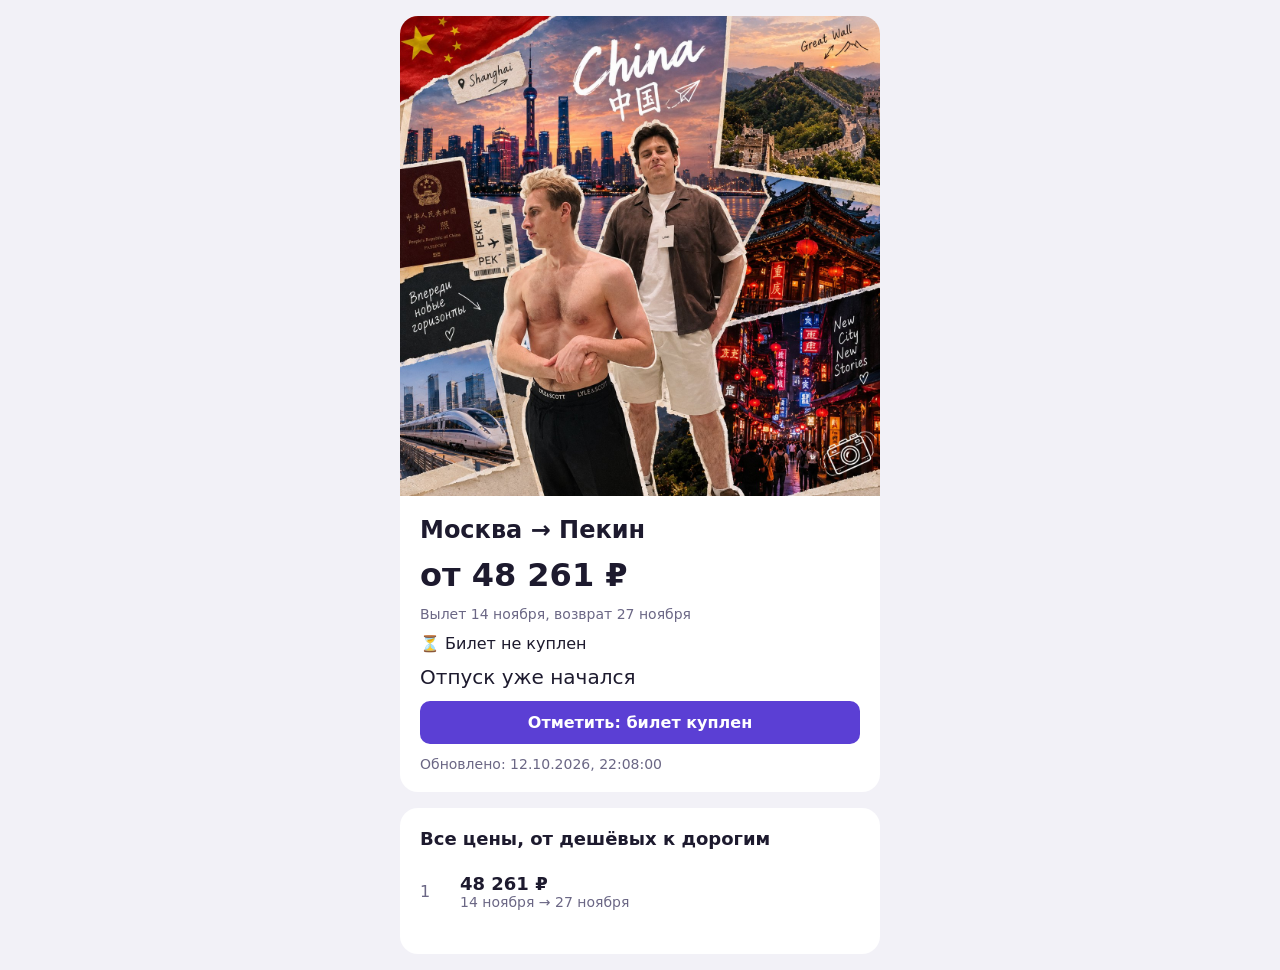
==== trip/index.html @ b38586ab "Trip page: photo, all offers sorted by price; Telegram message with photo and price list Co-Authored" ====
<!doctype html>
<html lang="ru">
<head>
  <meta charset="utf-8">
  <meta name="viewport" content="width=device-width, initial-scale=1">
  <title>Отпуск в Китае</title>
  <style>
    :root { --bg:#f2f1f7; --card:#fff; --fg:#1d1a2e; --muted:#6b6785; --accent:#5b3fd4; --accent-fg:#fff;
            --ok:#1f8f4e; --line:#e2dff0; }
    @media (prefers-color-scheme: dark) {
      :root { --bg:#15122a; --card:#201c3b; --fg:#efecfb; --muted:#a29ec2; --accent:#9b86ff; --accent-fg:#15122a;
              --ok:#5fd18a; --line:#322d55; }
    }
    * { box-sizing: border-box; }
    body { margin:0; padding:16px; font-family:system-ui,sans-serif; background:var(--bg); color:var(--fg); }
    main { max-width:480px; margin:0 auto; display:flex; flex-direction:column; gap:16px; }
    .card { background:var(--card); border-radius:18px; overflow:hidden; }
    .hero { width:100%; aspect-ratio:1; object-fit:cover; display:block; }
    .body { padding:20px; display:flex; flex-direction:column; gap:12px; }
    h1, h2 { margin:0; }
    h1 { font-size:24px; }
    h2 { font-size:18px; }
    .price { font-size:32px; font-weight:800; font-variant-numeric:tabular-nums; }
    .muted { color:var(--muted); font-size:14px; }
    .days { font-size:20px; }
    button, .btn { padding:12px; font:inherit; font-weight:700; border:0; border-radius:10px; text-align:center;
      background:var(--accent); color:var(--accent-fg); cursor:pointer; text-decoration:none; }
    .bought { color:var(--ok); font-weight:700; }
    ul { list-style:none; margin:0; padding:0; }
    li { display:flex; align-items:center; gap:12px; padding:12px 0; border-top:1px solid var(--line); }
    li:first-child { border-top:0; }
    .num { width:28px; flex:none; color:var(--muted); font-variant-numeric:tabular-nums; }
    .info { flex:1; min-width:0; }
    .info b { font-size:18px; font-variant-numeric:tabular-nums; }
    .go { flex:none; padding:8px 14px; font-size:14px; }
  </style>
</head>
<body>
<main>
  <div class="card">
    <img class="hero" src="china.jpg" alt="Китай">
    <div class="body">
      <h1 id="title">Москва → Китай</h1>
      <div class="price" id="price">…</div>
      <div class="muted" id="dates"></div>
      <div id="status"></div>
      <div class="days" id="days"></div>
      <button id="toggle" type="button">Отметить: билет куплен</button>
      <div class="muted" id="updated"></div>
    </div>
  </div>

  <div class="card">
    <div class="body">
      <h2>Все цены, от дешёвых к дорогим</h2>
      <ul id="offers"></ul>
      <div class="muted" id="offersNote"></div>
    </div>
  </div>
</main>
<script>
  const URL_ = "https://exmxqybejhbtnbtqcwms.supabase.co";
  const KEY = "sb_publishable_H_c3d5terU1y4slV6t-ChQ_bnfECYM2";
  const H = { apikey: KEY, "Content-Type": "application/json" };
  const $ = (id) => document.getElementById(id);
  let bought = false;

  const rub = (n) => n.toLocaleString("ru-RU") + " ₽";
  const dm = (iso) => new Date(iso + "T00:00:00").toLocaleDateString("ru-RU", { day: "numeric", month: "long" });
  const stops = (n) => n == null ? "" : n === 0 ? "без пересадок" : n + " пер.";

  function renderStatus() {
    $("status").innerHTML = bought ? '<span class="bought">✅ Билет куплен</span>' : "⏳ Билет не куплен";
    $("toggle").textContent = bought ? "Отметить: билет не куплен" : "Отметить: билет куплен";
  }

  function renderOffers(offers) {
    const ul = $("offers");
    ul.textContent = "";
    if (!offers.length) { $("offersNote").textContent = "Цены пока не найдены."; return; }
    offers.forEach((o, i) => {
      const li = document.createElement("li");
      const num = document.createElement("div");
      num.className = "num"; num.textContent = i + 1;
      const info = document.createElement("div");
      info.className = "info";
      const b = document.createElement("b");
      b.textContent = rub(o.price);
      const sub = document.createElement("div");
      sub.className = "muted";
      sub.textContent = [dm(o.dep) + " → " + dm(o.ret), o.airline, stops(o.transfers)].filter(Boolean).join(" · ");
      info.append(b, sub);
      li.append(num, info);
      if (o.link) {
        const a = document.createElement("a");
        a.className = "btn go"; a.href = o.link; a.target = "_blank"; a.rel = "noopener"; a.textContent = "Открыть";
        li.appendChild(a);
      }
      ul.appendChild(li);
    });
  }

  fetch("data.json?" + Date.now()).then((r) => r.json()).then((d) => {
    $("title").textContent = "Москва → " + d.destination;
    const offers = d.offers || (d.best ? [d.best] : []);
    if (offers.length) {
      $("price").textContent = "от " + rub(offers[0].price);
      $("dates").textContent = "Вылет " + dm(offers[0].dep) + ", возврат " + dm(offers[0].ret);
    } else {
      $("price").textContent = "Цены пока не найдены";
    }
    renderOffers(offers);
    if (d.updated_at) $("updated").textContent = "Обновлено: " + new Date(d.updated_at).toLocaleString("ru-RU");
    const left = Math.ceil((new Date(d.trip_start + "T00:00:00") - new Date()) / 864e5);
    $("days").textContent = left > 0 ? "До отпуска: " + left + " дн." : "Отпуск уже начался";
  }).catch(() => { $("price").textContent = "Не удалось загрузить данные"; });

  renderStatus();
  fetch(URL_ + "/rest/v1/trip_state?id=eq.1&select=ticket_bought", { headers: H })
    .then((r) => r.json()).then((rows) => { bought = !!(rows[0] && rows[0].ticket_bought); renderStatus(); })
    .catch(() => {});

  $("toggle").addEventListener("click", () => {
    const next = !bought;
    fetch(URL_ + "/rest/v1/trip_state?id=eq.1", {
      method: "PATCH", headers: { ...H, Prefer: "return=minimal" }, body: JSON.stringify({ ticket_bought: next })
    }).then((r) => { if (r.ok) { bought = next; renderStatus(); } });
  });
</script>
</body>
</html>
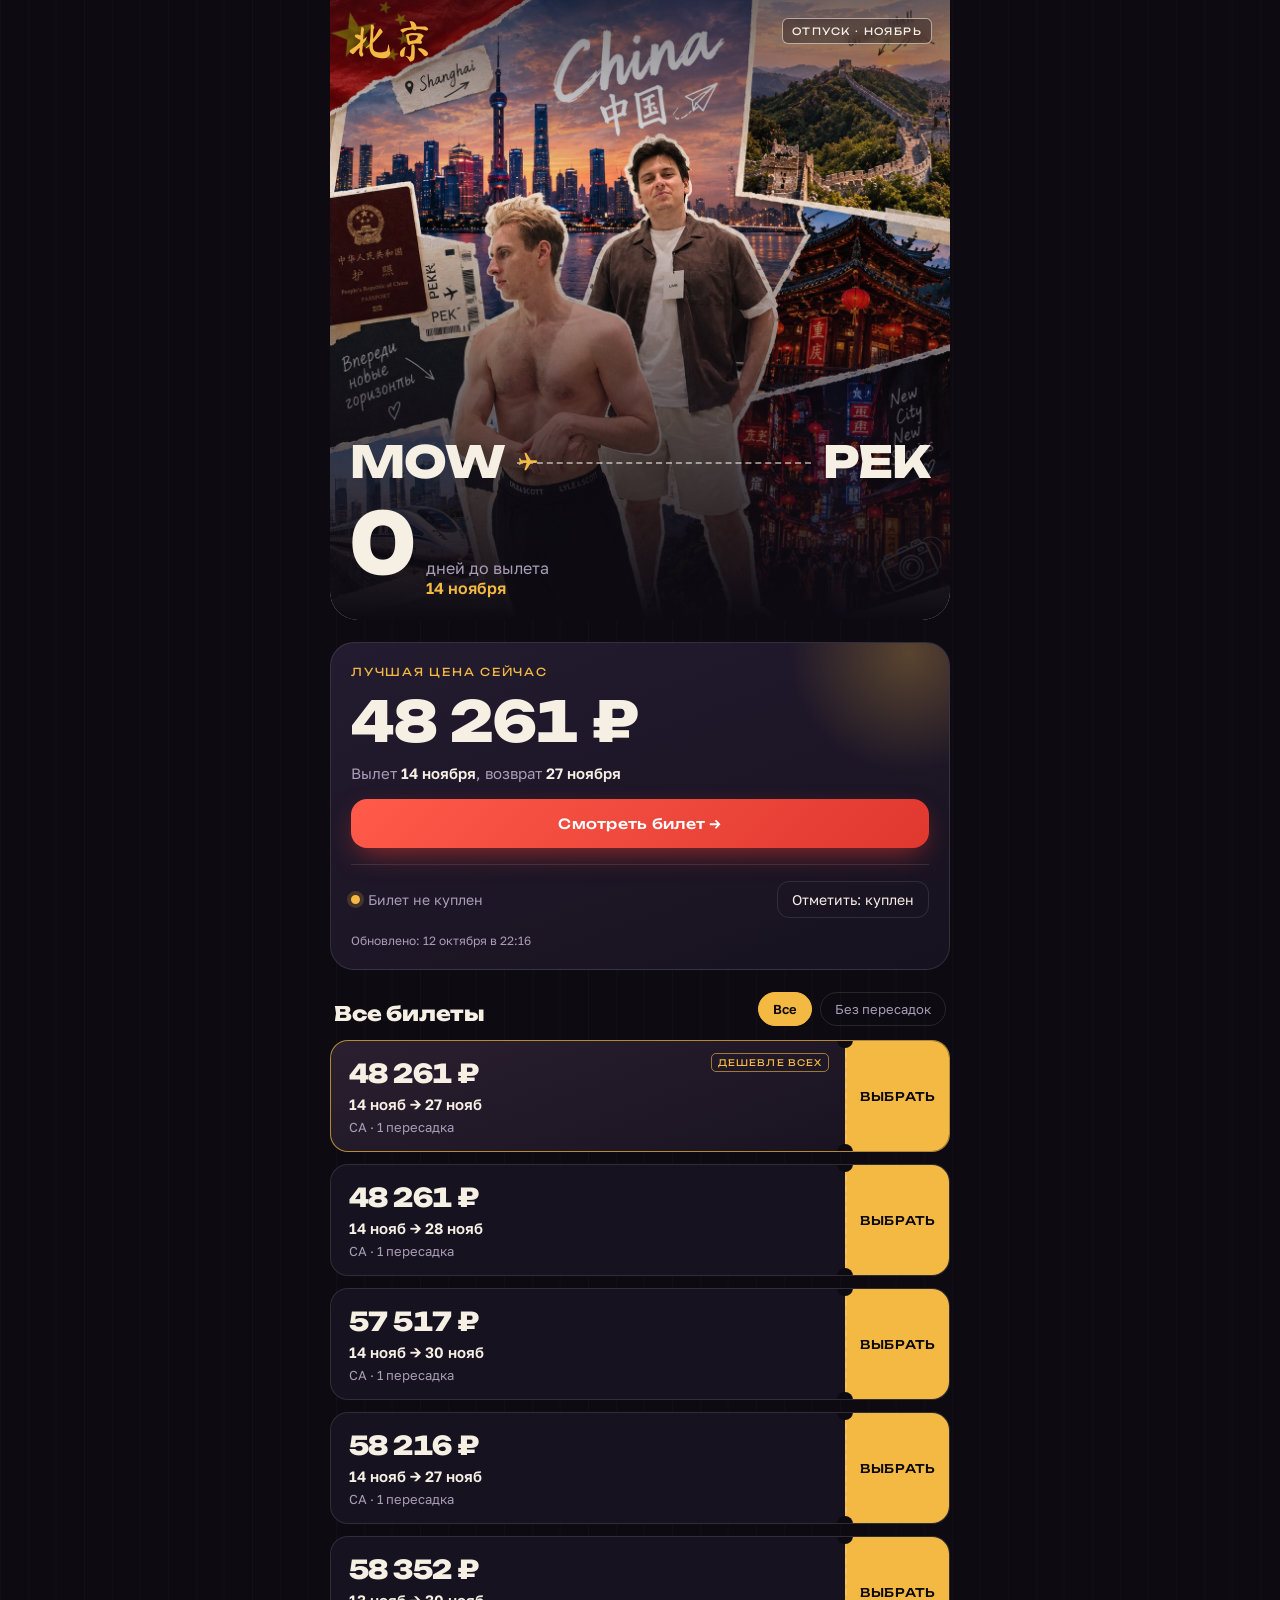
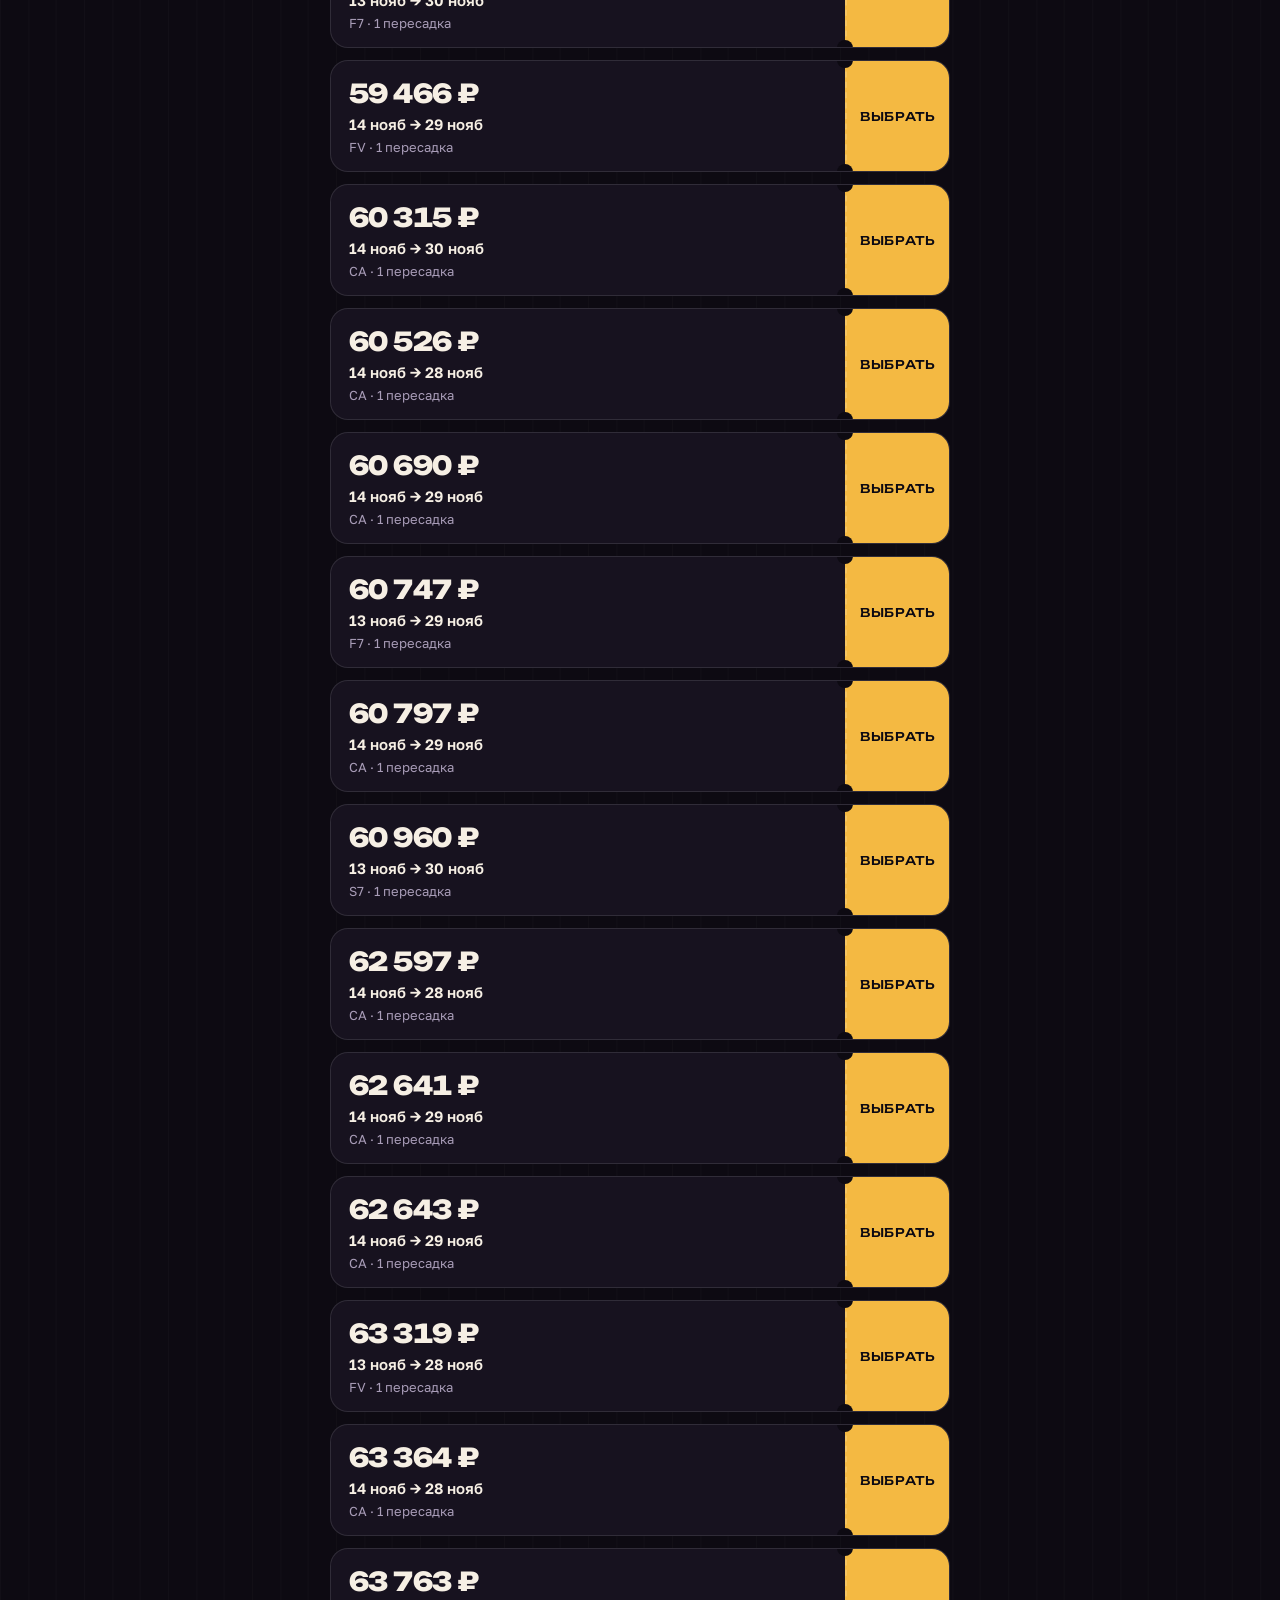
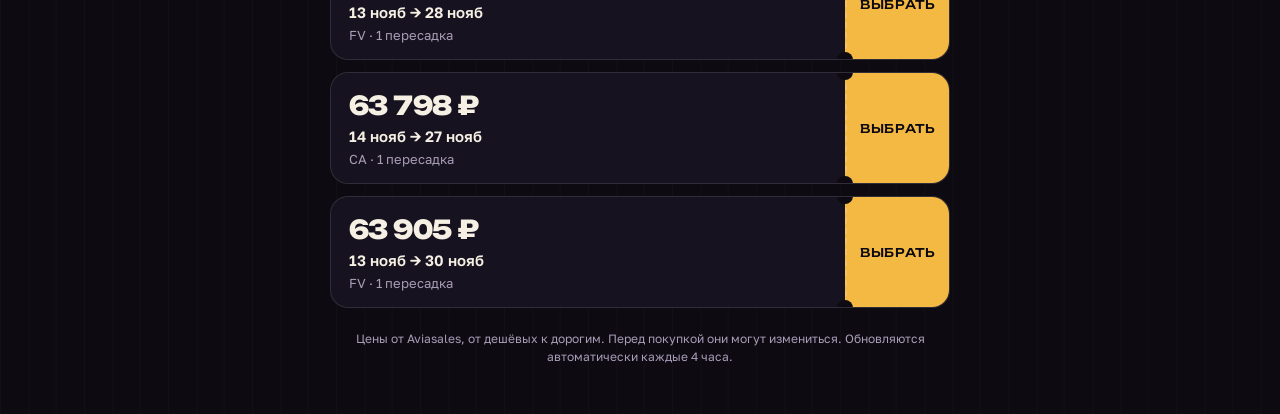
==== commit 747fedd4: "Redesign trip page: night Beijing look, animations, boarding-pass tickets with buy links Co-Authored" ====
--- a/trip/index.html
+++ b/trip/index.html
@@ -2,118 +2,339 @@
 <html lang="ru">
 <head>
   <meta charset="utf-8">
-  <meta name="viewport" content="width=device-width, initial-scale=1">
+  <meta name="viewport" content="width=device-width, initial-scale=1, viewport-fit=cover">
+  <meta name="theme-color" content="#0d0a12">
   <title>Отпуск в Китае</title>
+  <link rel="preconnect" href="https://fonts.googleapis.com">
+  <link rel="preconnect" href="https://fonts.gstatic.com" crossorigin>
+  <link rel="stylesheet" href="https://fonts.googleapis.com/css2?family=Unbounded:wght@500;800&family=Golos+Text:wght@400;600&family=Ma+Shan+Zheng&display=swap">
   <style>
-    :root { --bg:#f2f1f7; --card:#fff; --fg:#1d1a2e; --muted:#6b6785; --accent:#5b3fd4; --accent-fg:#fff;
-            --ok:#1f8f4e; --line:#e2dff0; }
-    @media (prefers-color-scheme: dark) {
-      :root { --bg:#15122a; --card:#201c3b; --fg:#efecfb; --muted:#a29ec2; --accent:#9b86ff; --accent-fg:#15122a;
-              --ok:#5fd18a; --line:#322d55; }
+    /* Layout: ночной Пекин. Фото-герой с маршрутом и отсчётом, затем лучшая цена
+       и список билетов в виде посадочных талонов. Один тёмный образ по задумке. */
+    :root {
+      --ink: #0d0a12;
+      --ink-2: #17121f;
+      --ink-3: #231b2f;
+      --paper: #f6efe4;
+      --muted: #a99db8;
+      --red: #e0372f;
+      --red-hot: #ff5a4a;
+      --gold: #f4b942;
+      --jade: #43c6a5;
+      --line: rgba(255, 255, 255, .11);
+      --display: "Unbounded", "Arial Black", system-ui, sans-serif;
+      --body: "Golos Text", system-ui, sans-serif;
+      --brush: "Ma Shan Zheng", "STKaiti", "KaiTi", serif;
+      color-scheme: dark;
     }
     * { box-sizing: border-box; }
-    body { margin:0; padding:16px; font-family:system-ui,sans-serif; background:var(--bg); color:var(--fg); }
-    main { max-width:480px; margin:0 auto; display:flex; flex-direction:column; gap:16px; }
-    .card { background:var(--card); border-radius:18px; overflow:hidden; }
-    .hero { width:100%; aspect-ratio:1; object-fit:cover; display:block; }
-    .body { padding:20px; display:flex; flex-direction:column; gap:12px; }
-    h1, h2 { margin:0; }
-    h1 { font-size:24px; }
-    h2 { font-size:18px; }
-    .price { font-size:32px; font-weight:800; font-variant-numeric:tabular-nums; }
-    .muted { color:var(--muted); font-size:14px; }
-    .days { font-size:20px; }
-    button, .btn { padding:12px; font:inherit; font-weight:700; border:0; border-radius:10px; text-align:center;
-      background:var(--accent); color:var(--accent-fg); cursor:pointer; text-decoration:none; }
-    .bought { color:var(--ok); font-weight:700; }
-    ul { list-style:none; margin:0; padding:0; }
-    li { display:flex; align-items:center; gap:12px; padding:12px 0; border-top:1px solid var(--line); }
-    li:first-child { border-top:0; }
-    .num { width:28px; flex:none; color:var(--muted); font-variant-numeric:tabular-nums; }
-    .info { flex:1; min-width:0; }
-    .info b { font-size:18px; font-variant-numeric:tabular-nums; }
-    .go { flex:none; padding:8px 14px; font-size:14px; }
+    html { background: var(--ink); }
+    body {
+      margin: 0;
+      padding-inline: 16px;
+      padding-block: 0 48px;
+      font-family: var(--body);
+      color: var(--paper);
+      background:
+        radial-gradient(900px 500px at 50% -10%, rgba(224, 55, 47, .22), transparent 70%),
+        repeating-linear-gradient(90deg, rgba(255,255,255,.02) 0 1px, transparent 1px 28px),
+        var(--ink);
+      -webkit-font-smoothing: antialiased;
+    }
+    main { max-width: 620px; margin: 0 auto; display: flex; flex-direction: column; gap: 22px; }
+    h1, h2, p { margin: 0; }
+
+    /* ---------- Герой ---------- */
+    .hero {
+      position: relative;
+      margin-inline: -16px;
+      aspect-ratio: 1 / 1;
+      max-height: 78vh;
+      overflow: hidden;
+      border-radius: 0 0 28px 28px;
+      isolation: isolate;
+    }
+    @media (min-width: 640px) { .hero { margin-inline: 0; border-radius: 0 0 28px 28px; } }
+    .hero img {
+      position: absolute; inset: 0; width: 100%; height: 100%; object-fit: cover;
+      animation: drift 22s ease-in-out infinite alternate;
+      z-index: -2;
+    }
+    .hero::after {
+      content: ""; position: absolute; inset: 0; z-index: -1;
+      background: linear-gradient(180deg, rgba(13,10,18,.55) 0%, rgba(13,10,18,0) 30%, rgba(13,10,18,.55) 62%, var(--ink) 100%);
+    }
+    @keyframes drift { from { transform: scale(1.04) translateY(0); } to { transform: scale(1.16) translateY(-2%); } }
+
+    .hero-top { position: absolute; top: 18px; left: 18px; right: 18px; display: flex; justify-content: space-between; align-items: flex-start; }
+    .kanji { font-family: var(--brush); font-size: 44px; line-height: 1; color: var(--gold); text-shadow: 0 2px 18px rgba(0,0,0,.6); animation: rise .9s .1s both; }
+    .stamp {
+      font-family: var(--display); font-size: 10px; letter-spacing: .14em; text-transform: uppercase;
+      color: var(--paper); border: 1.5px solid rgba(246,239,228,.6); border-radius: 6px; padding: 6px 9px; transform: rotate(4deg);
+      background: rgba(13,10,18,.35); backdrop-filter: blur(4px); animation: rise .9s .3s both;
+    }
+    .hero-bottom { position: absolute; left: 20px; right: 20px; bottom: 22px; display: flex; flex-direction: column; gap: 14px; }
+
+    .route { display: flex; align-items: center; gap: 12px; font-family: var(--display); font-weight: 800; animation: rise .9s .35s both; }
+    .iata { font-size: clamp(30px, 10vw, 44px); letter-spacing: -.02em; }
+    .track { position: relative; flex: 1; height: 24px; }
+    .track::before { content: ""; position: absolute; left: 0; right: 0; top: 50%; border-top: 2px dashed rgba(246,239,228,.55); }
+    .plane { position: absolute; top: 50%; left: 0; width: 22px; height: 22px; margin-top: -11px; color: var(--gold); animation: fly 4.5s ease-in-out infinite; }
+    @keyframes fly { 0% { left: 0; opacity: 0; } 12% { opacity: 1; } 88% { opacity: 1; } 100% { left: calc(100% - 22px); opacity: 0; } }
+
+    .count { display: flex; align-items: baseline; gap: 10px; animation: rise .9s .5s both; }
+    .count b { font-family: var(--display); font-size: clamp(54px, 18vw, 84px); font-weight: 800; line-height: .95; color: var(--paper); font-variant-numeric: tabular-nums; }
+    .count span { font-size: 16px; color: var(--muted); line-height: 1.25; }
+    .count span em { display: block; font-style: normal; color: var(--gold); font-weight: 600; }
+
+    /* ---------- Лучшая цена ---------- */
+    .best {
+      position: relative; border-radius: 24px; padding: 22px 20px 20px;
+      background: linear-gradient(160deg, var(--ink-3), var(--ink-2));
+      border: 1px solid var(--line);
+      display: flex; flex-direction: column; gap: 14px; overflow: hidden;
+      animation: rise .8s .6s both;
+    }
+    .best::before {
+      content: ""; position: absolute; width: 260px; height: 260px; right: -90px; top: -120px; border-radius: 50%;
+      background: radial-gradient(circle, rgba(244,185,66,.28), transparent 65%); pointer-events: none;
+    }
+    .eyebrow { font-family: var(--display); font-size: 11px; letter-spacing: .16em; text-transform: uppercase; color: var(--gold); }
+    .big { font-family: var(--display); font-weight: 800; font-size: clamp(38px, 12vw, 56px); letter-spacing: -.02em; line-height: 1; font-variant-numeric: tabular-nums; }
+    .big small { font-size: .45em; color: var(--muted); font-weight: 500; margin-left: 4px; }
+    .meta { color: var(--muted); font-size: 15px; line-height: 1.45; }
+    .meta b { color: var(--paper); font-weight: 600; }
+
+    .cta {
+      display: inline-flex; align-items: center; justify-content: center; gap: 10px;
+      padding: 16px 22px; border-radius: 16px; border: 0; cursor: pointer; text-decoration: none;
+      font-family: var(--display); font-weight: 500; font-size: 14px; letter-spacing: .02em; color: #fff;
+      background: linear-gradient(135deg, var(--red-hot), var(--red));
+      box-shadow: 0 10px 28px -8px rgba(224,55,47,.7);
+      transition: transform .18s, box-shadow .18s;
+      position: relative; overflow: hidden;
+    }
+    .cta::after { content: ""; position: absolute; inset: 0; background: linear-gradient(110deg, transparent 30%, rgba(255,255,255,.35) 50%, transparent 70%); transform: translateX(-120%); animation: shine 3.8s 1.5s infinite; }
+    @keyframes shine { 0%, 55% { transform: translateX(-120%); } 100% { transform: translateX(120%); } }
+    .cta:hover { transform: translateY(-2px); box-shadow: 0 14px 32px -8px rgba(224,55,47,.85); }
+    .cta:active { transform: translateY(0) scale(.98); }
+    .cta[hidden] { display: none; }
+
+    .status-row { display: flex; align-items: center; justify-content: space-between; gap: 12px; flex-wrap: wrap; padding-top: 4px; border-top: 1px solid var(--line); margin-top: 2px; }
+    .pill { display: inline-flex; align-items: center; gap: 8px; font-size: 14px; color: var(--muted); padding-top: 12px; }
+    .pill i { width: 9px; height: 9px; border-radius: 50%; background: var(--gold); box-shadow: 0 0 0 4px rgba(244,185,66,.18); }
+    .pill.ok { color: var(--jade); }
+    .pill.ok i { background: var(--jade); box-shadow: 0 0 0 4px rgba(67,198,165,.2); }
+    .ghost { margin-top: 12px; background: none; border: 1px solid var(--line); color: var(--paper); border-radius: 12px; padding: 9px 14px; font: inherit; font-size: 14px; cursor: pointer; transition: border-color .2s, background .2s; }
+    .ghost:hover { border-color: var(--gold); background: rgba(244,185,66,.08); }
+
+    /* ---------- Билеты ---------- */
+    .list-head { display: flex; align-items: end; justify-content: space-between; gap: 12px; flex-wrap: wrap; padding-inline: 4px; }
+    h2 { font-family: var(--display); font-weight: 800; font-size: 20px; letter-spacing: -.01em; }
+    .chips { display: flex; gap: 8px; }
+    .chip { font: inherit; font-size: 13px; color: var(--muted); background: transparent; border: 1px solid var(--line); border-radius: 999px; padding: 8px 14px; cursor: pointer; transition: all .2s; }
+    .chip[aria-pressed="true"] { color: var(--ink); background: var(--gold); border-color: var(--gold); font-weight: 600; }
+
+    ul { list-style: none; margin: 0; padding: 0; display: flex; flex-direction: column; gap: 12px; }
+    .ticket {
+      position: relative; display: grid; grid-template-columns: 1fr auto; align-items: stretch;
+      border-radius: 18px; background: var(--ink-2); border: 1px solid var(--line); overflow: hidden;
+      opacity: 0; animation: rise .6s calc(var(--i) * 70ms + .75s) both;
+      transition: transform .2s, border-color .2s;
+    }
+    .ticket:hover { transform: translateY(-3px); border-color: rgba(244,185,66,.5); }
+    .ticket.first { border-color: rgba(244,185,66,.7); background: linear-gradient(160deg, #2a1f2f, var(--ink-2)); }
+    .t-main { padding: 16px 16px 16px 18px; display: flex; flex-direction: column; gap: 6px; min-width: 0; }
+    .t-price { font-family: var(--display); font-weight: 800; font-size: 26px; letter-spacing: -.02em; font-variant-numeric: tabular-nums; }
+    .t-dates { font-size: 15px; font-weight: 600; }
+    .t-sub { font-size: 13px; color: var(--muted); }
+    .t-go {
+      position: relative; display: flex; align-items: center; justify-content: center; width: 104px; padding: 0;
+      border-left: 2px dashed rgba(255,255,255,.16);
+      color: var(--ink); background: var(--gold); text-decoration: none;
+      font-family: var(--display); font-size: 12px; font-weight: 500; letter-spacing: .06em; text-transform: uppercase;
+      transition: background .2s;
+    }
+    .t-go:hover { background: #ffd069; }
+    .ticket::before, .ticket::after {
+      content: ""; position: absolute; right: 96px; width: 16px; height: 16px; border-radius: 50%; background: var(--ink); z-index: 1;
+    }
+    .ticket::before { top: -9px; } .ticket::after { bottom: -9px; }
+    .flag { position: absolute; top: 12px; right: 120px; font-family: var(--display); font-size: 9px; letter-spacing: .12em; text-transform: uppercase; color: var(--gold); border: 1px solid rgba(244,185,66,.6); border-radius: 5px; padding: 3px 6px; }
+    .empty { color: var(--muted); text-align: center; padding: 28px 0; }
+    .foot { color: var(--muted); font-size: 12px; text-align: center; line-height: 1.5; padding-inline: 8px; }
+
+    @keyframes rise { from { opacity: 0; transform: translateY(16px); } to { opacity: 1; transform: none; } }
+    :focus-visible { outline: 2px solid var(--gold); outline-offset: 3px; }
+    @media (prefers-reduced-motion: reduce) {
+      *, *::before, *::after { animation: none !important; transition: none !important; }
+      .ticket { opacity: 1; }
+    }
   </style>
 </head>
 <body>
 <main>
-  <div class="card">
-    <img class="hero" src="china.jpg" alt="Китай">
-    <div class="body">
-      <h1 id="title">Москва → Китай</h1>
-      <div class="price" id="price">…</div>
-      <div class="muted" id="dates"></div>
-      <div id="status"></div>
-      <div class="days" id="days"></div>
-      <button id="toggle" type="button">Отметить: билет куплен</button>
-      <div class="muted" id="updated"></div>
+  <header class="hero">
+    <img src="china.jpg?v=3" alt="Коллаж: Шанхай, Великая стена, фонари Чунцина, скоростной поезд">
+    <div class="hero-top">
+      <div class="kanji" aria-hidden="true">北京</div>
+      <div class="stamp">Отпуск · ноябрь</div>
     </div>
-  </div>
-
-  <div class="card">
-    <div class="body">
-      <h2>Все цены, от дешёвых к дорогим</h2>
-      <ul id="offers"></ul>
-      <div class="muted" id="offersNote"></div>
+    <div class="hero-bottom">
+      <div class="route" aria-label="Москва — Пекин">
+        <span class="iata">MOW</span>
+        <span class="track">
+          <svg class="plane" viewBox="0 0 24 24" fill="currentColor" aria-hidden="true"><path d="M21 16v-2l-8-5V3.5a1.5 1.5 0 0 0-3 0V9l-8 5v2l8-2.5V19l-2 1.5V22l3.5-1 3.5 1v-1.5L13 19v-5.5z" transform="rotate(90 12 12)"/></svg>
+        </span>
+        <span class="iata">PEK</span>
+      </div>
+      <div class="count">
+        <b id="days">…</b>
+        <span id="daysLabel">дней до вылета<em id="tripDate"></em></span>
+      </div>
     </div>
-  </div>
+  </header>
+
+  <section class="best" aria-live="polite">
+    <div class="eyebrow">Лучшая цена сейчас</div>
+    <div class="big" id="price">…</div>
+    <div class="meta" id="bestMeta"></div>
+    <a class="cta" id="bestLink" href="#" target="_blank" rel="noopener" hidden>Смотреть билет →</a>
+    <div class="status-row">
+      <div class="pill" id="status"><i></i><span>Билет не куплен</span></div>
+      <button class="ghost" id="toggle" type="button">Отметить: куплен</button>
+    </div>
+    <div class="meta" id="updated" style="font-size:12px"></div>
+  </section>
+
+  <section>
+    <div class="list-head">
+      <h2>Все билеты</h2>
+      <div class="chips" role="group" aria-label="Фильтр">
+        <button class="chip" id="chipAll" type="button" aria-pressed="true">Все</button>
+        <button class="chip" id="chipDirect" type="button" aria-pressed="false">Без пересадок</button>
+      </div>
+    </div>
+    <ul id="offers" style="margin-top:14px"></ul>
+    <div class="empty" id="empty" hidden></div>
+  </section>
+
+  <p class="foot">Цены от Aviasales, от дешёвых к дорогим. Перед покупкой они могут измениться. Обновляются автоматически каждые 4 часа.</p>
 </main>
+
 <script>
   const URL_ = "https://exmxqybejhbtnbtqcwms.supabase.co";
   const KEY = "sb_publishable_H_c3d5terU1y4slV6t-ChQ_bnfECYM2";
   const H = { apikey: KEY, "Content-Type": "application/json" };
   const $ = (id) => document.getElementById(id);
+  const reduce = matchMedia("(prefers-reduced-motion: reduce)").matches;
+
   let bought = false;
+  let offers = [];
+  let directOnly = false;
 
   const rub = (n) => n.toLocaleString("ru-RU") + " ₽";
   const dm = (iso) => new Date(iso + "T00:00:00").toLocaleDateString("ru-RU", { day: "numeric", month: "long" });
-  const stops = (n) => n == null ? "" : n === 0 ? "без пересадок" : n + " пер.";
+  const short = (iso) => new Date(iso + "T00:00:00").toLocaleDateString("ru-RU", { day: "numeric", month: "short" }).replace(".", "");
+  const stops = (n) => (n == null ? "" : n === 0 ? "без пересадок" : n + " " + (n === 1 ? "пересадка" : "пересадки"));
+  const plural = (n, a, b, c) => { const m = n % 100, k = n % 10; return m > 10 && m < 20 ? c : k === 1 ? a : k > 1 && k < 5 ? b : c; };
+
+  // ссылка на билет: из API, а если её нет, то поиск на Aviasales по тем же датам
+  function link(o) {
+    if (o.link) return o.link;
+    const ddmm = (iso) => iso.slice(8, 10) + iso.slice(5, 7);
+    return "https://www.aviasales.ru/search/MOW" + ddmm(o.dep) + "PEK" + ddmm(o.ret) + "1";
+  }
+
+  function countUp(el, to, fmt) {
+    if (reduce || to < 1) { el.textContent = fmt(to); return; }
+    const t0 = performance.now(), dur = 1100;
+    const step = (t) => {
+      const p = Math.min((t - t0) / dur, 1), e = 1 - Math.pow(1 - p, 3);
+      el.textContent = fmt(Math.round(to * e));
+      if (p < 1) requestAnimationFrame(step);
+    };
+    requestAnimationFrame(step);
+  }
 
   function renderStatus() {
-    $("status").innerHTML = bought ? '<span class="bought">✅ Билет куплен</span>' : "⏳ Билет не куплен";
-    $("toggle").textContent = bought ? "Отметить: билет не куплен" : "Отметить: билет куплен";
-  }
-
-  function renderOffers(offers) {
+    $("status").className = "pill" + (bought ? " ok" : "");
+    $("status").lastElementChild.textContent = bought ? "Билет куплен" : "Билет не куплен";
+    $("toggle").textContent = bought ? "Снять отметку" : "Отметить: куплен";
+  }
+
+  function renderList() {
     const ul = $("offers");
     ul.textContent = "";
-    if (!offers.length) { $("offersNote").textContent = "Цены пока не найдены."; return; }
-    offers.forEach((o, i) => {
+    const list = offers.filter((o) => !directOnly || (o.transfers === 0 && !o.return_transfers));
+    $("empty").hidden = list.length > 0;
+    $("empty").textContent = offers.length ? "Билетов без пересадок не нашлось." : "Цены пока не найдены. Зайдите позже.";
+    list.forEach((o, i) => {
       const li = document.createElement("li");
-      const num = document.createElement("div");
-      num.className = "num"; num.textContent = i + 1;
-      const info = document.createElement("div");
-      info.className = "info";
-      const b = document.createElement("b");
-      b.textContent = rub(o.price);
+      li.className = "ticket" + (i === 0 ? " first" : "");
+      li.style.setProperty("--i", i);
+
+      const main = document.createElement("div");
+      main.className = "t-main";
+      const price = document.createElement("div");
+      price.className = "t-price"; price.textContent = rub(o.price);
+      const dates = document.createElement("div");
+      dates.className = "t-dates"; dates.textContent = short(o.dep) + " → " + short(o.ret);
       const sub = document.createElement("div");
-      sub.className = "muted";
-      sub.textContent = [dm(o.dep) + " → " + dm(o.ret), o.airline, stops(o.transfers)].filter(Boolean).join(" · ");
-      info.append(b, sub);
-      li.append(num, info);
-      if (o.link) {
-        const a = document.createElement("a");
-        a.className = "btn go"; a.href = o.link; a.target = "_blank"; a.rel = "noopener"; a.textContent = "Открыть";
-        li.appendChild(a);
+      sub.className = "t-sub";
+      sub.textContent = [o.airline, stops(o.transfers)].filter(Boolean).join(" · ") || "Туда-обратно";
+      main.append(price, dates, sub);
+
+      const go = document.createElement("a");
+      go.className = "t-go"; go.href = link(o); go.target = "_blank"; go.rel = "noopener";
+      go.textContent = "Выбрать";
+      go.setAttribute("aria-label", "Выбрать билет за " + rub(o.price));
+
+      li.append(main, go);
+      if (i === 0) {
+        const f = document.createElement("div");
+        f.className = "flag"; f.textContent = "Дешевле всех";
+        li.appendChild(f);
       }
       ul.appendChild(li);
     });
   }
 
+  function setDirect(v) {
+    directOnly = v;
+    $("chipAll").setAttribute("aria-pressed", String(!v));
+    $("chipDirect").setAttribute("aria-pressed", String(v));
+    renderList();
+  }
+  $("chipAll").addEventListener("click", () => setDirect(false));
+  $("chipDirect").addEventListener("click", () => setDirect(true));
+
   fetch("data.json?" + Date.now()).then((r) => r.json()).then((d) => {
-    $("title").textContent = "Москва → " + d.destination;
-    const offers = d.offers || (d.best ? [d.best] : []);
+    offers = (d.offers || (d.best ? [d.best] : [])).slice().sort((a, b) => a.price - b.price);
+
+    const left = Math.max(Math.ceil((new Date(d.trip_start + "T00:00:00") - new Date()) / 864e5), 0);
+    countUp($("days"), left, String);
+    $("daysLabel").firstChild.textContent = plural(left, "день", "дня", "дней") + " до вылета";
+    $("tripDate").textContent = dm(d.trip_start);
+
     if (offers.length) {
-      $("price").textContent = "от " + rub(offers[0].price);
-      $("dates").textContent = "Вылет " + dm(offers[0].dep) + ", возврат " + dm(offers[0].ret);
+      const b = offers[0];
+      countUp($("price"), b.price, (n) => rub(n));
+      $("bestMeta").innerHTML = "Вылет <b></b>, возврат <b></b>";
+      const bs = $("bestMeta").querySelectorAll("b");
+      bs[0].textContent = dm(b.dep); bs[1].textContent = dm(b.ret);
+      $("bestLink").href = link(b);
+      $("bestLink").hidden = false;
     } else {
-      $("price").textContent = "Цены пока не найдены";
-    }
-    renderOffers(offers);
-    if (d.updated_at) $("updated").textContent = "Обновлено: " + new Date(d.updated_at).toLocaleString("ru-RU");
-    const left = Math.ceil((new Date(d.trip_start + "T00:00:00") - new Date()) / 864e5);
-    $("days").textContent = left > 0 ? "До отпуска: " + left + " дн." : "Отпуск уже начался";
-  }).catch(() => { $("price").textContent = "Не удалось загрузить данные"; });
+      $("price").textContent = "Цены ищутся";
+      $("bestMeta").textContent = "Первые цены появятся после ближайшего обновления.";
+    }
+    if (d.updated_at) $("updated").textContent = "Обновлено: " + new Date(d.updated_at).toLocaleString("ru-RU", { day: "numeric", month: "long", hour: "2-digit", minute: "2-digit" });
+    renderList();
+  }).catch(() => {
+    $("price").textContent = "Нет данных";
+    $("bestMeta").textContent = "Не удалось загрузить цены. Обновите страницу.";
+  });
 
   renderStatus();
   fetch(URL_ + "/rest/v1/trip_state?id=eq.1&select=ticket_bought", { headers: H })
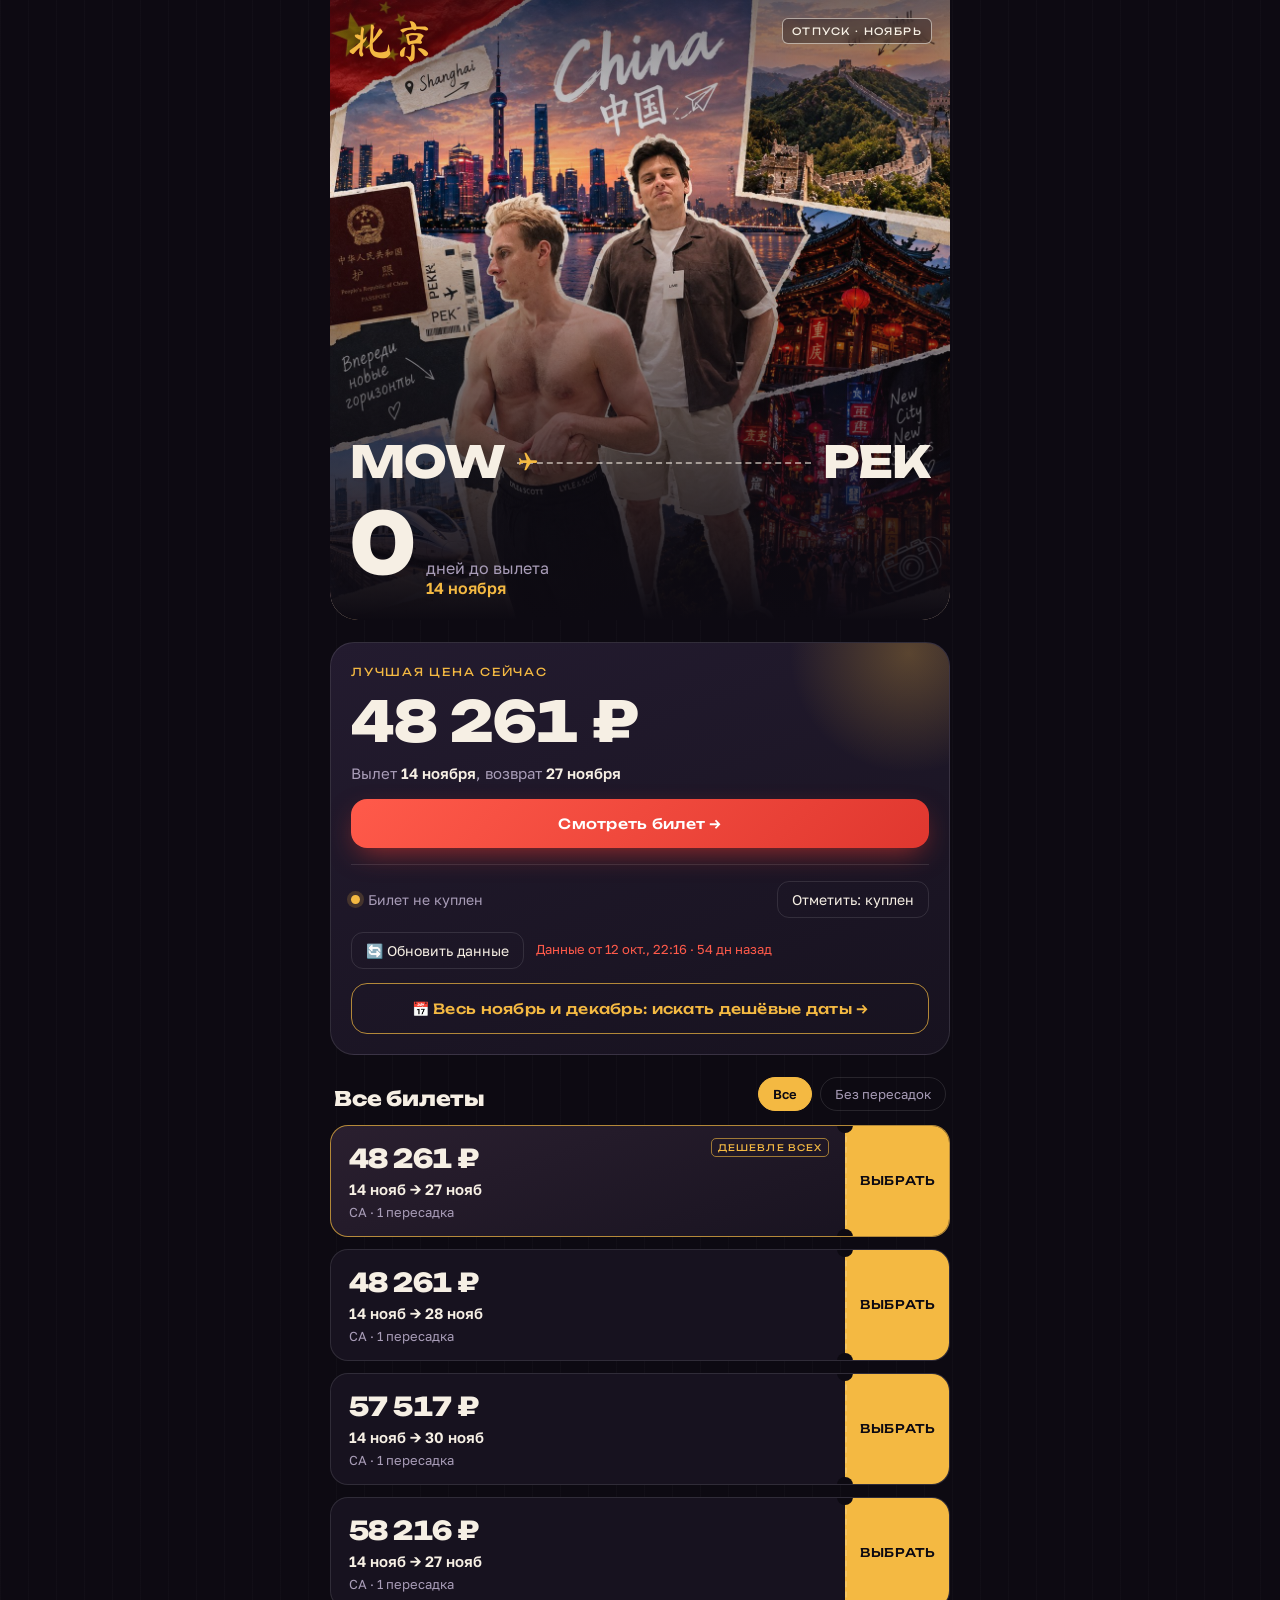
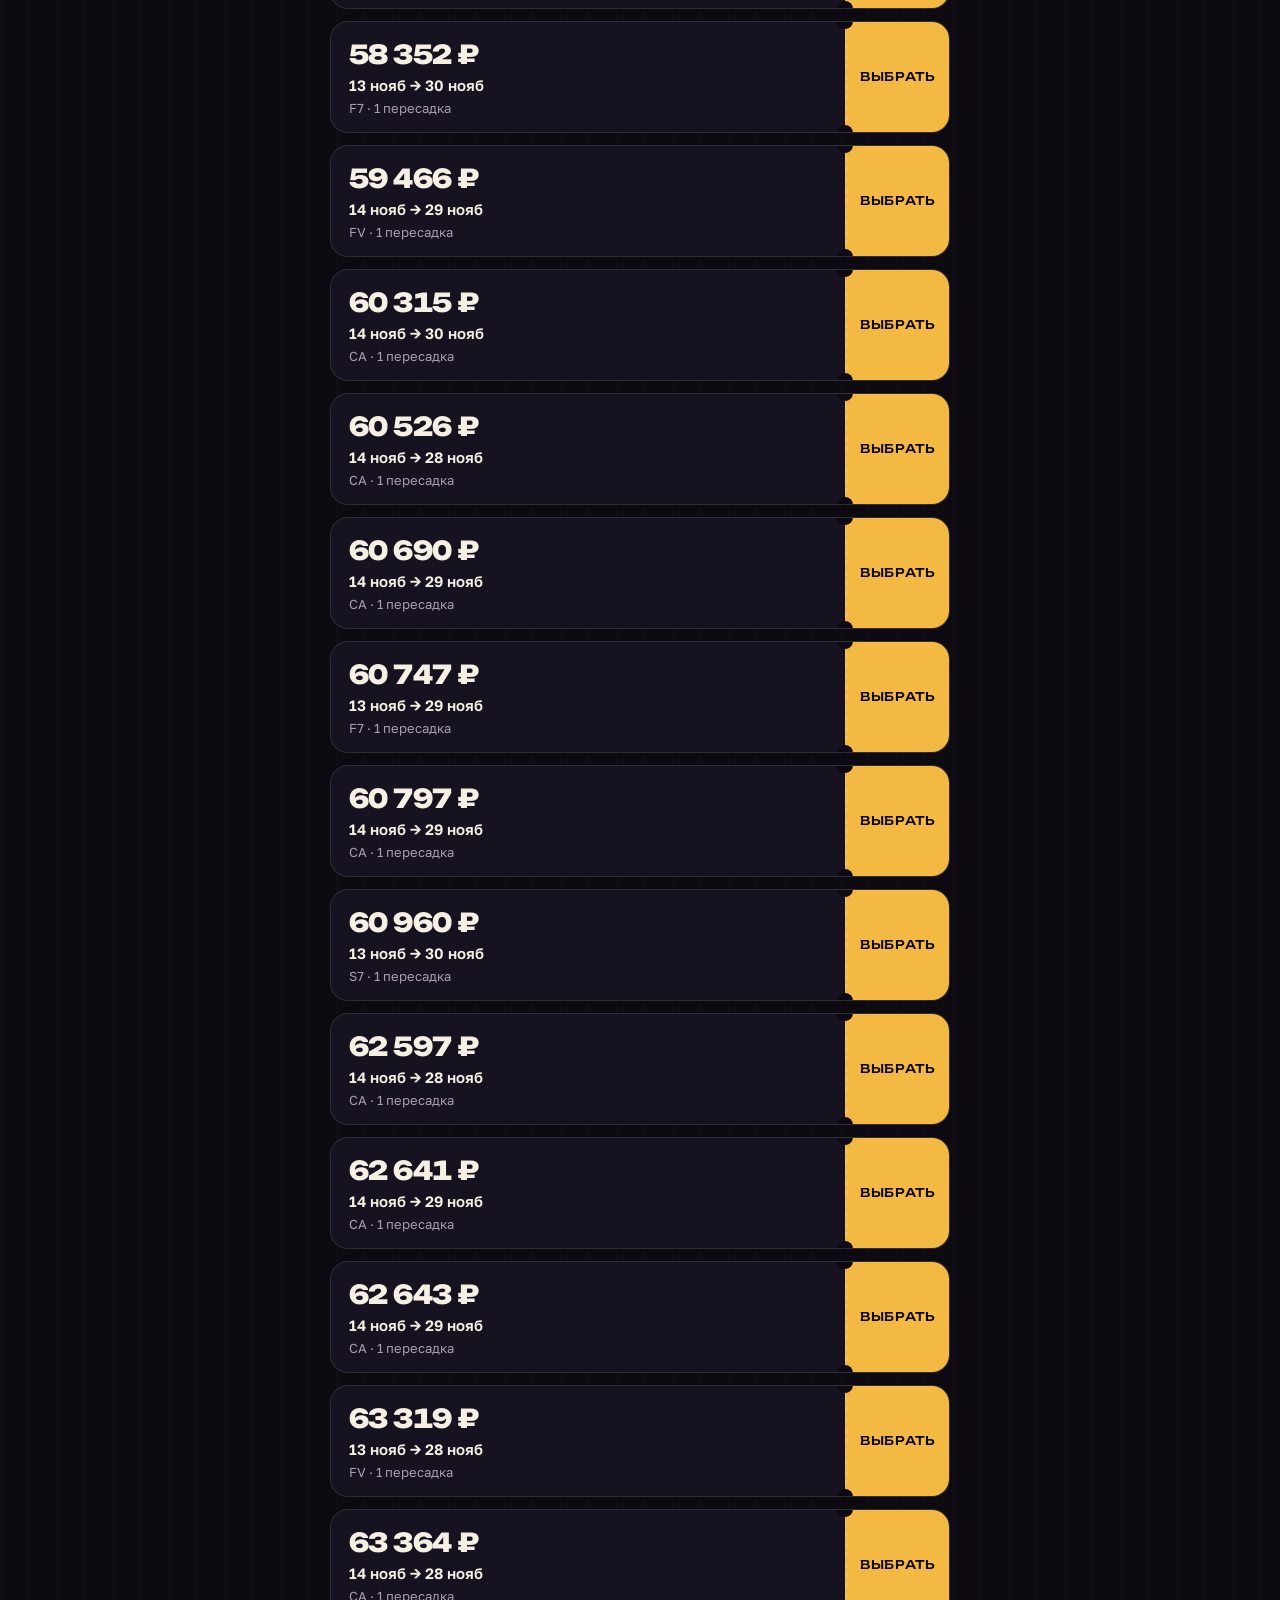
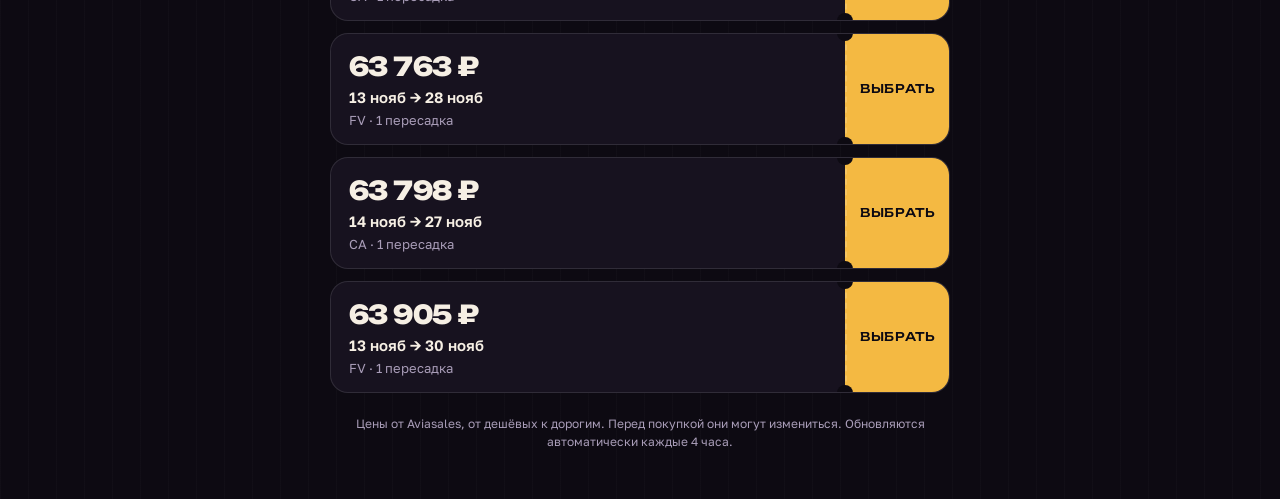
==== commit ace3e9d4: "Add refresh button, data freshness, Nov-Dec price search with history and drop alerts Co-Authored-By" ====
--- a/trip/index.html
+++ b/trip/index.html
@@ -128,6 +128,15 @@
     .ghost { margin-top: 12px; background: none; border: 1px solid var(--line); color: var(--paper); border-radius: 12px; padding: 9px 14px; font: inherit; font-size: 14px; cursor: pointer; transition: border-color .2s, background .2s; }
     .ghost:hover { border-color: var(--gold); background: rgba(244,185,66,.08); }
 
+    .refresh-row { display: flex; align-items: center; gap: 12px; flex-wrap: wrap; }
+    .refresh-row .ghost { margin-top: 0; white-space: nowrap; }
+    .refresh-row .ghost:disabled { opacity: .55; cursor: default; }
+    .fresh { font-size: 13px; color: var(--muted); line-height: 1.35; flex: 1; min-width: 160px; }
+    .fresh.stale { color: var(--red-hot); }
+    .cta.alt { background: transparent; border: 1.5px solid rgba(244,185,66,.7); color: var(--gold); box-shadow: none; }
+    .cta.alt::after { display: none; }
+    .cta.alt:hover { background: rgba(244,185,66,.1); box-shadow: none; }
+
     /* ---------- Билеты ---------- */
     .list-head { display: flex; align-items: end; justify-content: space-between; gap: 12px; flex-wrap: wrap; padding-inline: 4px; }
     h2 { font-family: var(--display); font-weight: 800; font-size: 20px; letter-spacing: -.01em; }
@@ -204,7 +213,11 @@
       <div class="pill" id="status"><i></i><span>Билет не куплен</span></div>
       <button class="ghost" id="toggle" type="button">Отметить: куплен</button>
     </div>
-    <div class="meta" id="updated" style="font-size:12px"></div>
+    <div class="refresh-row">
+      <button class="ghost" id="refresh" type="button">🔄 Обновить данные</button>
+      <div class="fresh" id="fresh" role="status"></div>
+    </div>
+    <a class="cta alt" href="search.html">📅 Весь ноябрь и декабрь: искать дешёвые даты →</a>
   </section>
 
   <section>
@@ -309,32 +322,94 @@
   $("chipAll").addEventListener("click", () => setDirect(false));
   $("chipDirect").addEventListener("click", () => setDirect(true));
 
-  fetch("data.json?" + Date.now()).then((r) => r.json()).then((d) => {
-    offers = (d.offers || (d.best ? [d.best] : [])).slice().sort((a, b) => a.price - b.price);
-
-    const left = Math.max(Math.ceil((new Date(d.trip_start + "T00:00:00") - new Date()) / 864e5), 0);
-    countUp($("days"), left, String);
-    $("daysLabel").firstChild.textContent = plural(left, "день", "дня", "дней") + " до вылета";
-    $("tripDate").textContent = dm(d.trip_start);
-
-    if (offers.length) {
-      const b = offers[0];
-      countUp($("price"), b.price, (n) => rub(n));
-      $("bestMeta").innerHTML = "Вылет <b></b>, возврат <b></b>";
-      const bs = $("bestMeta").querySelectorAll("b");
-      bs[0].textContent = dm(b.dep); bs[1].textContent = dm(b.ret);
-      $("bestLink").href = link(b);
-      $("bestLink").hidden = false;
-    } else {
-      $("price").textContent = "Цены ищутся";
-      $("bestMeta").textContent = "Первые цены появятся после ближайшего обновления.";
-    }
-    if (d.updated_at) $("updated").textContent = "Обновлено: " + new Date(d.updated_at).toLocaleString("ru-RU", { day: "numeric", month: "long", hour: "2-digit", minute: "2-digit" });
-    renderList();
-  }).catch(() => {
-    $("price").textContent = "Нет данных";
-    $("bestMeta").textContent = "Не удалось загрузить цены. Обновите страницу.";
-  });
+  let knownUpdated = null;
+  let freshIso = null;
+  let refreshing = false;
+  let pollTimer = null;
+
+  const ago = (ms) => {
+    const m = Math.round(ms / 60000);
+    if (m < 1) return "только что";
+    if (m < 60) return m + " мин назад";
+    const h = Math.floor(m / 60);
+    return h < 48 ? h + " ч назад" : Math.floor(h / 24) + " дн назад";
+  };
+
+  function paintFresh() {
+    if (refreshing) return;
+    const el = $("fresh");
+    if (!freshIso) { el.textContent = "Данные ещё не обновлялись"; return; }
+    const dt = new Date(freshIso), age = Date.now() - dt;
+    el.textContent = "Данные от " + dt.toLocaleString("ru-RU", { day: "numeric", month: "short", hour: "2-digit", minute: "2-digit" }) + " · " + ago(age);
+    el.classList.toggle("stale", age > 6 * 3600e3);
+  }
+  setInterval(paintFresh, 60000);
+
+  function load() {
+    return fetch("data.json?" + Date.now()).then((r) => r.json()).then((d) => {
+      knownUpdated = d.updated_at || null;
+      offers = (d.offers || (d.best ? [d.best] : [])).slice().sort((a, b) => a.price - b.price);
+
+      const left = Math.max(Math.ceil((new Date(d.trip_start + "T00:00:00") - new Date()) / 864e5), 0);
+      countUp($("days"), left, String);
+      $("daysLabel").firstChild.textContent = plural(left, "день", "дня", "дней") + " до вылета";
+      $("tripDate").textContent = dm(d.trip_start);
+
+      if (offers.length) {
+        const b = offers[0];
+        countUp($("price"), b.price, (n) => rub(n));
+        $("bestMeta").innerHTML = "Вылет <b></b>, возврат <b></b>";
+        const bs = $("bestMeta").querySelectorAll("b");
+        bs[0].textContent = dm(b.dep); bs[1].textContent = dm(b.ret);
+        $("bestLink").href = link(b);
+        $("bestLink").hidden = false;
+      } else {
+        $("price").textContent = "Цены ищутся";
+        $("bestMeta").textContent = "Первые цены появятся после ближайшего обновления.";
+      }
+      freshIso = d.updated_at || null;
+      paintFresh();
+      renderList();
+    }).catch(() => {
+      $("price").textContent = "Нет данных";
+      $("bestMeta").textContent = "Не удалось загрузить цены. Обновите страницу.";
+    });
+  }
+
+  function requestRefresh() {
+    if (refreshing) return;
+    refreshing = true;
+    $("refresh").disabled = true;
+    $("fresh").classList.remove("stale");
+    $("fresh").textContent = "Запрос отправлен. Обновление займёт до 10 минут, страница обновится сама.";
+    fetch(URL_ + "/rest/v1/trip_state?id=eq.1", {
+      method: "PATCH", headers: { ...H, Prefer: "return=minimal" }, body: JSON.stringify({ refresh_requested: true })
+    }).then((r) => {
+      if (!r.ok) throw new Error();
+      const t0 = Date.now();
+      clearInterval(pollTimer);
+      pollTimer = setInterval(() => {
+        fetch("data.json?" + Date.now()).then((r) => r.json()).then((d) => {
+          if (d.updated_at && d.updated_at !== knownUpdated) {
+            clearInterval(pollTimer); refreshing = false; $("refresh").disabled = false; load();
+          } else if (Date.now() - t0 > 15 * 60e3) {
+            clearInterval(pollTimer); refreshing = false; $("refresh").disabled = false;
+            $("fresh").textContent = "Обновление задерживается. Попробуйте ещё раз чуть позже.";
+          }
+        }).catch(() => {});
+      }, 20000);
+    }).catch(() => {
+      refreshing = false; $("refresh").disabled = false;
+      $("fresh").textContent = "Не удалось отправить запрос. Проверьте, что в Supabase выполнен SQL для кнопки обновления.";
+    });
+  }
+  $("refresh").addEventListener("click", requestRefresh);
+
+  load();
+  if (location.hash === "#refresh") {  // кнопка «Обновить» из Telegram
+    history.replaceState(null, "", location.pathname + location.search);
+    requestRefresh();
+  }
 
   renderStatus();
   fetch(URL_ + "/rest/v1/trip_state?id=eq.1&select=ticket_bought", { headers: H })
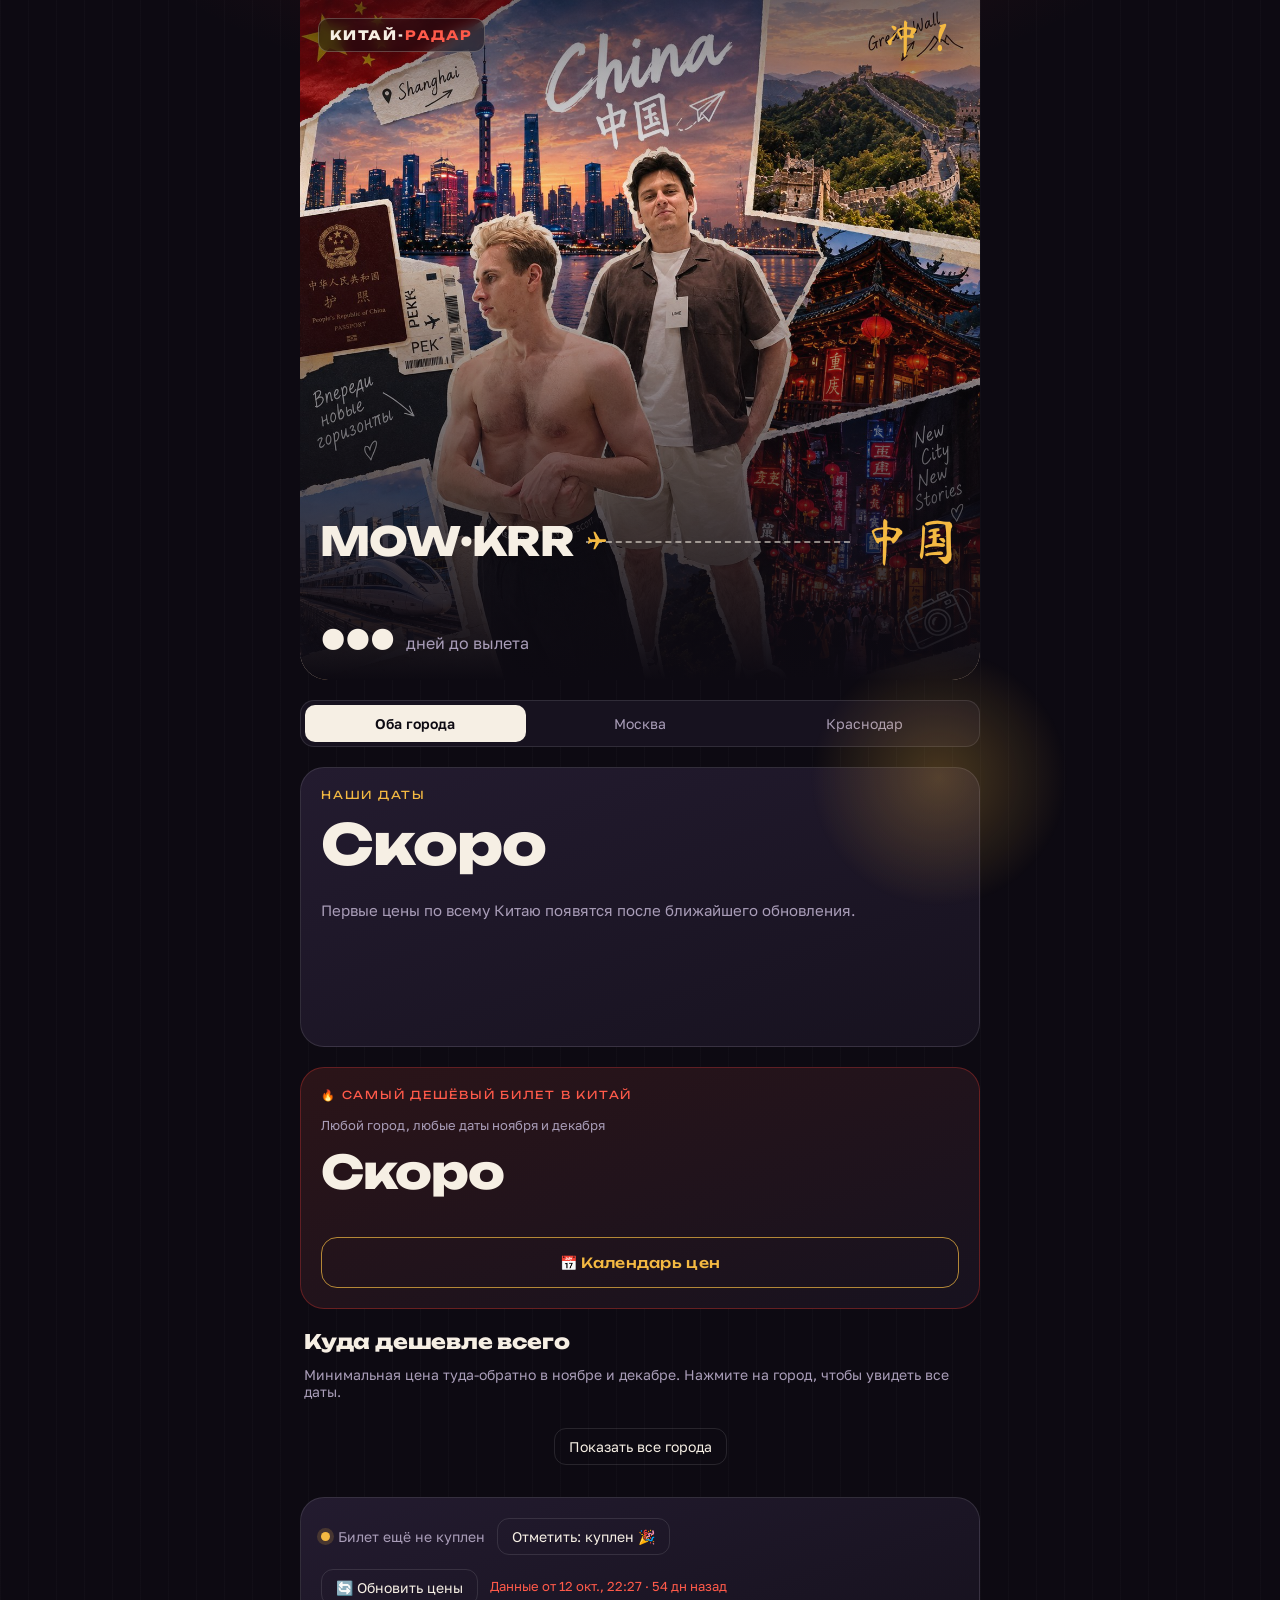
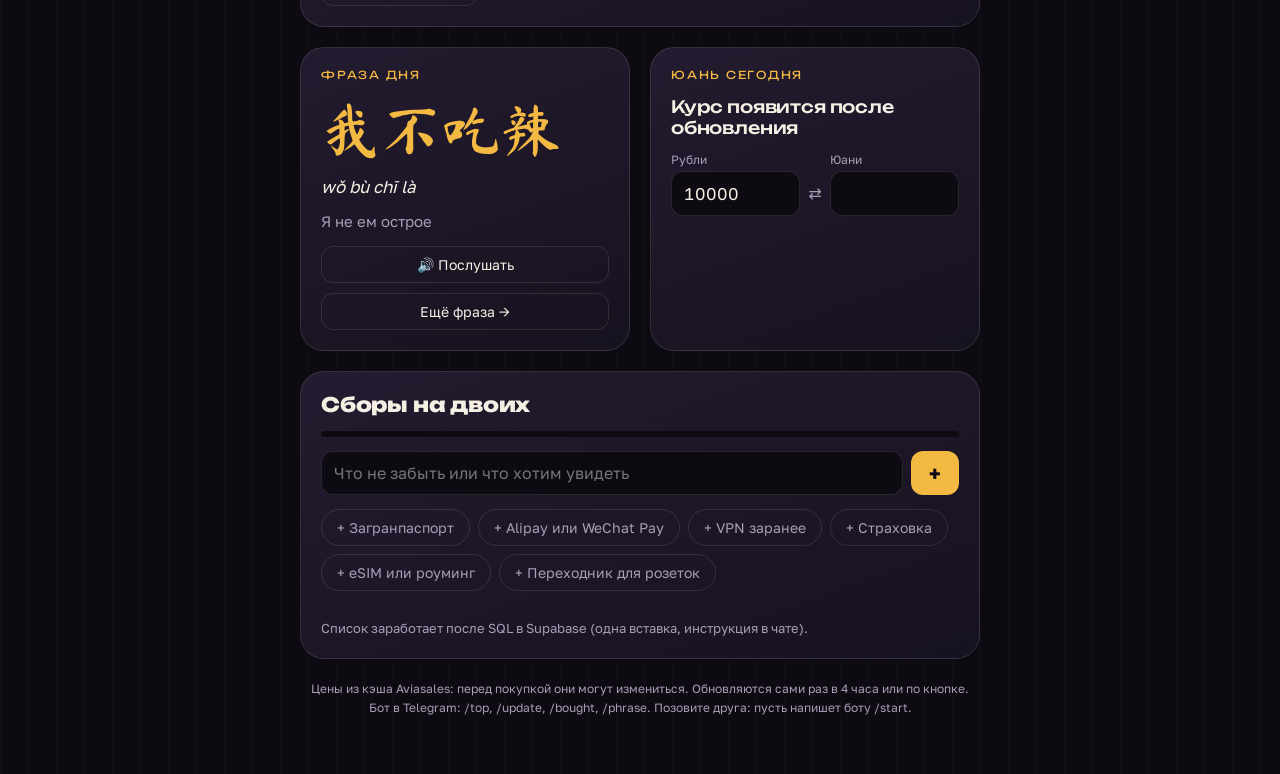
==== commit f51ef7e0: "China radar: all cities from Moscow and Krasnodar, interactive bot, plan dates, city ranking, phrase" ====
--- a/trip/index.html
+++ b/trip/index.html
@@ -4,181 +4,97 @@
   <meta charset="utf-8">
   <meta name="viewport" content="width=device-width, initial-scale=1, viewport-fit=cover">
   <meta name="theme-color" content="#0d0a12">
-  <title>Отпуск в Китае</title>
+  <title>Китай-радар</title>
+  <meta name="description" content="Ищем самый дешёвый билет в Китай из Москвы и Краснодара">
   <link rel="preconnect" href="https://fonts.googleapis.com">
   <link rel="preconnect" href="https://fonts.gstatic.com" crossorigin>
   <link rel="stylesheet" href="https://fonts.googleapis.com/css2?family=Unbounded:wght@500;800&family=Golos+Text:wght@400;600&family=Ma+Shan+Zheng&display=swap">
+  <link rel="stylesheet" href="common.css?v=5">
   <style>
-    /* Layout: ночной Пекин. Фото-герой с маршрутом и отсчётом, затем лучшая цена
-       и список билетов в виде посадочных талонов. Один тёмный образ по задумке. */
-    :root {
-      --ink: #0d0a12;
-      --ink-2: #17121f;
-      --ink-3: #231b2f;
-      --paper: #f6efe4;
-      --muted: #a99db8;
-      --red: #e0372f;
-      --red-hot: #ff5a4a;
-      --gold: #f4b942;
-      --jade: #43c6a5;
-      --line: rgba(255, 255, 255, .11);
-      --display: "Unbounded", "Arial Black", system-ui, sans-serif;
-      --body: "Golos Text", system-ui, sans-serif;
-      --brush: "Ma Shan Zheng", "STKaiti", "KaiTi", serif;
-      color-scheme: dark;
-    }
-    * { box-sizing: border-box; }
-    html { background: var(--ink); }
-    body {
-      margin: 0;
-      padding-inline: 16px;
-      padding-block: 0 48px;
-      font-family: var(--body);
-      color: var(--paper);
-      background:
-        radial-gradient(900px 500px at 50% -10%, rgba(224, 55, 47, .22), transparent 70%),
-        repeating-linear-gradient(90deg, rgba(255,255,255,.02) 0 1px, transparent 1px 28px),
-        var(--ink);
-      -webkit-font-smoothing: antialiased;
-    }
-    main { max-width: 620px; margin: 0 auto; display: flex; flex-direction: column; gap: 22px; }
-    h1, h2, p { margin: 0; }
-
-    /* ---------- Герой ---------- */
-    .hero {
-      position: relative;
-      margin-inline: -16px;
-      aspect-ratio: 1 / 1;
-      max-height: 78vh;
-      overflow: hidden;
-      border-radius: 0 0 28px 28px;
-      isolation: isolate;
-    }
-    @media (min-width: 640px) { .hero { margin-inline: 0; border-radius: 0 0 28px 28px; } }
-    .hero img {
-      position: absolute; inset: 0; width: 100%; height: 100%; object-fit: cover;
-      animation: drift 22s ease-in-out infinite alternate;
-      z-index: -2;
-    }
-    .hero::after {
-      content: ""; position: absolute; inset: 0; z-index: -1;
-      background: linear-gradient(180deg, rgba(13,10,18,.55) 0%, rgba(13,10,18,0) 30%, rgba(13,10,18,.55) 62%, var(--ink) 100%);
-    }
-    @keyframes drift { from { transform: scale(1.04) translateY(0); } to { transform: scale(1.16) translateY(-2%); } }
-
+    /* ---------- герой ---------- */
+    .hero { position: relative; margin-inline: -16px; aspect-ratio: 1 / 1; max-height: 80vh; overflow: hidden; border-radius: 0 0 28px 28px; isolation: isolate; }
+    @media (min-width: 712px) { .hero { margin-inline: 0; } }
+    .hero img { position: absolute; inset: 0; width: 100%; height: 100%; object-fit: cover; z-index: -2; animation: drift 22s ease-in-out infinite alternate; }
+    .hero::after { content: ""; position: absolute; inset: 0; z-index: -1; background: linear-gradient(180deg, rgba(13,10,18,.55) 0%, rgba(13,10,18,0) 28%, rgba(13,10,18,.5) 60%, var(--ink) 100%); }
+    @keyframes drift { from { transform: scale(1.04); } to { transform: scale(1.16) translateY(-2%); } }
     .hero-top { position: absolute; top: 18px; left: 18px; right: 18px; display: flex; justify-content: space-between; align-items: flex-start; }
-    .kanji { font-family: var(--brush); font-size: 44px; line-height: 1; color: var(--gold); text-shadow: 0 2px 18px rgba(0,0,0,.6); animation: rise .9s .1s both; }
-    .stamp {
-      font-family: var(--display); font-size: 10px; letter-spacing: .14em; text-transform: uppercase;
-      color: var(--paper); border: 1.5px solid rgba(246,239,228,.6); border-radius: 6px; padding: 6px 9px; transform: rotate(4deg);
-      background: rgba(13,10,18,.35); backdrop-filter: blur(4px); animation: rise .9s .3s both;
-    }
-    .hero-bottom { position: absolute; left: 20px; right: 20px; bottom: 22px; display: flex; flex-direction: column; gap: 14px; }
-
-    .route { display: flex; align-items: center; gap: 12px; font-family: var(--display); font-weight: 800; animation: rise .9s .35s both; }
-    .iata { font-size: clamp(30px, 10vw, 44px); letter-spacing: -.02em; }
-    .track { position: relative; flex: 1; height: 24px; }
+    .logo { font-family: var(--display); font-weight: 800; font-size: 13px; letter-spacing: .14em; text-transform: uppercase; padding: 8px 11px; border-radius: 10px; background: rgba(13,10,18,.45); backdrop-filter: blur(6px); border: 1px solid rgba(246,239,228,.25); animation: rise .8s .1s both; }
+    .logo b { color: var(--red-hot); }
+    .stamp { font-family: var(--brush); font-size: 40px; line-height: 1; color: var(--gold); text-shadow: 0 2px 18px rgba(0,0,0,.6); animation: rise .8s .25s both; }
+    .hero-bottom { position: absolute; left: 20px; right: 20px; bottom: 22px; display: flex; flex-direction: column; gap: 12px; }
+    .route { display: flex; align-items: center; gap: 12px; font-family: var(--display); font-weight: 800; animation: rise .8s .35s both; }
+    .iata { font-size: clamp(26px, 9vw, 40px); letter-spacing: -.02em; white-space: nowrap; }
+    .iata.cn { font-family: var(--brush); font-weight: 400; color: var(--gold); font-size: clamp(34px, 11vw, 50px); }
+    .track { position: relative; flex: 1; height: 24px; min-width: 40px; }
     .track::before { content: ""; position: absolute; left: 0; right: 0; top: 50%; border-top: 2px dashed rgba(246,239,228,.55); }
     .plane { position: absolute; top: 50%; left: 0; width: 22px; height: 22px; margin-top: -11px; color: var(--gold); animation: fly 4.5s ease-in-out infinite; }
-    @keyframes fly { 0% { left: 0; opacity: 0; } 12% { opacity: 1; } 88% { opacity: 1; } 100% { left: calc(100% - 22px); opacity: 0; } }
-
-    .count { display: flex; align-items: baseline; gap: 10px; animation: rise .9s .5s both; }
-    .count b { font-family: var(--display); font-size: clamp(54px, 18vw, 84px); font-weight: 800; line-height: .95; color: var(--paper); font-variant-numeric: tabular-nums; }
+    @keyframes fly { 0% { left: 0; opacity: 0; } 12%, 88% { opacity: 1; } 100% { left: calc(100% - 22px); opacity: 0; } }
+    .count { display: flex; align-items: baseline; gap: 10px; animation: rise .8s .5s both; }
+    .count b { font-family: var(--display); font-size: clamp(54px, 18vw, 84px); font-weight: 800; line-height: .95; font-variant-numeric: tabular-nums; }
     .count span { font-size: 16px; color: var(--muted); line-height: 1.25; }
-    .count span em { display: block; font-style: normal; color: var(--gold); font-weight: 600; }
-
-    /* ---------- Лучшая цена ---------- */
-    .best {
-      position: relative; border-radius: 24px; padding: 22px 20px 20px;
-      background: linear-gradient(160deg, var(--ink-3), var(--ink-2));
-      border: 1px solid var(--line);
-      display: flex; flex-direction: column; gap: 14px; overflow: hidden;
-      animation: rise .8s .6s both;
+    .count em { display: block; font-style: normal; color: var(--gold); font-weight: 600; }
+
+    /* ---------- карточки цен ---------- */
+    .plan::before { content: ""; position: absolute; width: 280px; height: 280px; right: -100px; top: -130px; border-radius: 50%; background: radial-gradient(circle, rgba(244,185,66,.26), transparent 65%); pointer-events: none; }
+    .plan-top { display: flex; align-items: center; justify-content: space-between; gap: 10px; flex-wrap: wrap; }
+    .mini { list-style: none; margin: 0; padding: 0; display: flex; flex-direction: column; }
+    .mini a { display: grid; grid-template-columns: 1fr auto; gap: 2px 12px; padding: 11px 2px; border-top: 1px solid var(--line); color: var(--paper); text-decoration: none; transition: background .2s; border-radius: 8px; }
+    .mini a:hover { background: rgba(255,255,255,.03); }
+    .mini .r { font-weight: 600; font-size: 15px; min-width: 0; overflow-wrap: anywhere; }
+    .mini .p { font-family: var(--display); font-weight: 800; font-size: 16px; text-align: right; font-variant-numeric: tabular-nums; }
+    .mini .s { grid-column: 1 / -1; font-size: 13px; color: var(--muted); }
+    .spark-wrap { display: flex; flex-direction: column; gap: 6px; }
+    .wild { background: linear-gradient(160deg, #2b1418, var(--ink-2)); border-color: rgba(224,55,47,.35); }
+    .row-btns { display: flex; gap: 10px; flex-wrap: wrap; }
+    .row-btns > * { flex: 1 1 200px; }
+
+    /* ---------- города ---------- */
+    .cities { display: grid; grid-template-columns: repeat(2, minmax(0, 1fr)); gap: 12px; }
+    @media (min-width: 600px) { .cities { grid-template-columns: repeat(3, minmax(0, 1fr)); } }
+    .city {
+      position: relative; overflow: hidden; display: flex; flex-direction: column; gap: 4px; min-height: 150px;
+      padding: 14px; border-radius: 18px; text-decoration: none; color: var(--paper);
+      background: var(--ink-2); border: 1px solid var(--line);
+      animation: rise .5s calc(min(var(--i), 12) * 45ms + .1s) both; transition: transform .2s, border-color .2s;
     }
-    .best::before {
-      content: ""; position: absolute; width: 260px; height: 260px; right: -90px; top: -120px; border-radius: 50%;
-      background: radial-gradient(circle, rgba(244,185,66,.28), transparent 65%); pointer-events: none;
-    }
-    .eyebrow { font-family: var(--display); font-size: 11px; letter-spacing: .16em; text-transform: uppercase; color: var(--gold); }
-    .big { font-family: var(--display); font-weight: 800; font-size: clamp(38px, 12vw, 56px); letter-spacing: -.02em; line-height: 1; font-variant-numeric: tabular-nums; }
-    .big small { font-size: .45em; color: var(--muted); font-weight: 500; margin-left: 4px; }
-    .meta { color: var(--muted); font-size: 15px; line-height: 1.45; }
-    .meta b { color: var(--paper); font-weight: 600; }
-
-    .cta {
-      display: inline-flex; align-items: center; justify-content: center; gap: 10px;
-      padding: 16px 22px; border-radius: 16px; border: 0; cursor: pointer; text-decoration: none;
-      font-family: var(--display); font-weight: 500; font-size: 14px; letter-spacing: .02em; color: #fff;
-      background: linear-gradient(135deg, var(--red-hot), var(--red));
-      box-shadow: 0 10px 28px -8px rgba(224,55,47,.7);
-      transition: transform .18s, box-shadow .18s;
-      position: relative; overflow: hidden;
-    }
-    .cta::after { content: ""; position: absolute; inset: 0; background: linear-gradient(110deg, transparent 30%, rgba(255,255,255,.35) 50%, transparent 70%); transform: translateX(-120%); animation: shine 3.8s 1.5s infinite; }
-    @keyframes shine { 0%, 55% { transform: translateX(-120%); } 100% { transform: translateX(120%); } }
-    .cta:hover { transform: translateY(-2px); box-shadow: 0 14px 32px -8px rgba(224,55,47,.85); }
-    .cta:active { transform: translateY(0) scale(.98); }
-    .cta[hidden] { display: none; }
-
-    .status-row { display: flex; align-items: center; justify-content: space-between; gap: 12px; flex-wrap: wrap; padding-top: 4px; border-top: 1px solid var(--line); margin-top: 2px; }
-    .pill { display: inline-flex; align-items: center; gap: 8px; font-size: 14px; color: var(--muted); padding-top: 12px; }
-    .pill i { width: 9px; height: 9px; border-radius: 50%; background: var(--gold); box-shadow: 0 0 0 4px rgba(244,185,66,.18); }
-    .pill.ok { color: var(--jade); }
-    .pill.ok i { background: var(--jade); box-shadow: 0 0 0 4px rgba(67,198,165,.2); }
-    .ghost { margin-top: 12px; background: none; border: 1px solid var(--line); color: var(--paper); border-radius: 12px; padding: 9px 14px; font: inherit; font-size: 14px; cursor: pointer; transition: border-color .2s, background .2s; }
-    .ghost:hover { border-color: var(--gold); background: rgba(244,185,66,.08); }
-
-    .refresh-row { display: flex; align-items: center; gap: 12px; flex-wrap: wrap; }
-    .refresh-row .ghost { margin-top: 0; white-space: nowrap; }
-    .refresh-row .ghost:disabled { opacity: .55; cursor: default; }
-    .fresh { font-size: 13px; color: var(--muted); line-height: 1.35; flex: 1; min-width: 160px; }
-    .fresh.stale { color: var(--red-hot); }
-    .cta.alt { background: transparent; border: 1.5px solid rgba(244,185,66,.7); color: var(--gold); box-shadow: none; }
-    .cta.alt::after { display: none; }
-    .cta.alt:hover { background: rgba(244,185,66,.1); box-shadow: none; }
-
-    /* ---------- Билеты ---------- */
-    .list-head { display: flex; align-items: end; justify-content: space-between; gap: 12px; flex-wrap: wrap; padding-inline: 4px; }
-    h2 { font-family: var(--display); font-weight: 800; font-size: 20px; letter-spacing: -.01em; }
-    .chips { display: flex; gap: 8px; }
-    .chip { font: inherit; font-size: 13px; color: var(--muted); background: transparent; border: 1px solid var(--line); border-radius: 999px; padding: 8px 14px; cursor: pointer; transition: all .2s; }
-    .chip[aria-pressed="true"] { color: var(--ink); background: var(--gold); border-color: var(--gold); font-weight: 600; }
-
-    ul { list-style: none; margin: 0; padding: 0; display: flex; flex-direction: column; gap: 12px; }
-    .ticket {
-      position: relative; display: grid; grid-template-columns: 1fr auto; align-items: stretch;
-      border-radius: 18px; background: var(--ink-2); border: 1px solid var(--line); overflow: hidden;
-      opacity: 0; animation: rise .6s calc(var(--i) * 70ms + .75s) both;
-      transition: transform .2s, border-color .2s;
-    }
-    .ticket:hover { transform: translateY(-3px); border-color: rgba(244,185,66,.5); }
-    .ticket.first { border-color: rgba(244,185,66,.7); background: linear-gradient(160deg, #2a1f2f, var(--ink-2)); }
-    .t-main { padding: 16px 16px 16px 18px; display: flex; flex-direction: column; gap: 6px; min-width: 0; }
-    .t-price { font-family: var(--display); font-weight: 800; font-size: 26px; letter-spacing: -.02em; font-variant-numeric: tabular-nums; }
-    .t-dates { font-size: 15px; font-weight: 600; }
-    .t-sub { font-size: 13px; color: var(--muted); }
-    .t-go {
-      position: relative; display: flex; align-items: center; justify-content: center; width: 104px; padding: 0;
-      border-left: 2px dashed rgba(255,255,255,.16);
-      color: var(--ink); background: var(--gold); text-decoration: none;
-      font-family: var(--display); font-size: 12px; font-weight: 500; letter-spacing: .06em; text-transform: uppercase;
-      transition: background .2s;
-    }
-    .t-go:hover { background: #ffd069; }
-    .ticket::before, .ticket::after {
-      content: ""; position: absolute; right: 96px; width: 16px; height: 16px; border-radius: 50%; background: var(--ink); z-index: 1;
-    }
-    .ticket::before { top: -9px; } .ticket::after { bottom: -9px; }
-    .flag { position: absolute; top: 12px; right: 120px; font-family: var(--display); font-size: 9px; letter-spacing: .12em; text-transform: uppercase; color: var(--gold); border: 1px solid rgba(244,185,66,.6); border-radius: 5px; padding: 3px 6px; }
-    .empty { color: var(--muted); text-align: center; padding: 28px 0; }
-    .foot { color: var(--muted); font-size: 12px; text-align: center; line-height: 1.5; padding-inline: 8px; }
-
-    @keyframes rise { from { opacity: 0; transform: translateY(16px); } to { opacity: 1; transform: none; } }
-    :focus-visible { outline: 2px solid var(--gold); outline-offset: 3px; }
-    @media (prefers-reduced-motion: reduce) {
-      *, *::before, *::after { animation: none !important; transition: none !important; }
-      .ticket { opacity: 1; }
-    }
+    .city:hover { transform: translateY(-3px); border-color: rgba(244,185,66,.55); }
+    .city .hz { position: absolute; right: -6px; bottom: -14px; font-family: var(--brush); font-size: 74px; line-height: 1; color: rgba(244,185,66,.1); pointer-events: none; white-space: nowrap; }
+    .city .rank { font-family: var(--display); font-size: 11px; color: var(--muted); }
+    .city .name { font-family: var(--display); font-weight: 800; font-size: 16px; letter-spacing: -.01em; }
+    .city .vibe { font-size: 12px; color: var(--muted); line-height: 1.3; }
+    .city .price { margin-top: auto; padding-top: 8px; font-family: var(--display); font-weight: 800; font-size: 19px; font-variant-numeric: tabular-nums; }
+    .city .when { font-size: 12px; color: var(--muted); }
+    .city.top { border-color: rgba(244,185,66,.7); background: linear-gradient(160deg, #2e2214, var(--ink-2)); }
+    .city.top .hz { color: rgba(244,185,66,.2); }
+    .nodata { font-size: 13px; color: var(--muted); line-height: 1.5; padding-inline: 4px; }
+
+    /* ---------- весёлый блок ---------- */
+    .fun { display: grid; grid-template-columns: 1fr; gap: 20px; }
+    @media (min-width: 640px) { .fun { grid-template-columns: 1fr 1fr; } }
+    .hanzi { font-family: var(--brush); font-size: clamp(44px, 13vw, 60px); line-height: 1.1; color: var(--gold); overflow-wrap: anywhere; animation: pop .5s both; }
+    .pinyin { font-size: 17px; font-style: italic; color: var(--paper); }
+    .conv { display: grid; grid-template-columns: 1fr auto 1fr; gap: 8px; align-items: center; }
+    .conv label { display: flex; flex-direction: column; gap: 4px; font-size: 12px; color: var(--muted); min-width: 0; }
+    .conv input { width: 100%; font-size: 17px; font-variant-numeric: tabular-nums; }
+    .conv span { color: var(--muted); padding-top: 18px; }
+    .prices { list-style: none; margin: 0; padding: 0; display: grid; grid-template-columns: 1fr; gap: 6px; }
+    .prices li { display: flex; justify-content: space-between; gap: 10px; font-size: 14px; padding: 6px 0; border-top: 1px solid var(--line); }
+    .prices li b { font-variant-numeric: tabular-nums; white-space: nowrap; }
+
+    /* ---------- сборы ---------- */
+    .todo-form { display: flex; gap: 8px; }
+    .todo-form input { flex: 1; }
+    .todo-form button { padding: 0 18px; border-radius: 12px; border: 0; background: var(--gold); color: var(--ink); font: inherit; font-weight: 700; font-size: 20px; cursor: pointer; }
+    .todos { list-style: none; margin: 0; padding: 0; }
+    .todos li { display: flex; align-items: center; gap: 12px; padding: 10px 0; border-top: 1px solid var(--line); animation: rise .35s both; }
+    .todos li:first-child { border-top: 0; }
+    .todos label { flex: 1; min-width: 0; overflow-wrap: anywhere; cursor: pointer; }
+    .todos li.done label { color: var(--muted); text-decoration: line-through; }
+    .todos input[type=checkbox] { width: 22px; height: 22px; accent-color: var(--jade); flex: none; padding: 0; }
+    .todos .x { background: none; border: 0; color: var(--muted); font-size: 20px; cursor: pointer; padding: 0 6px; }
+    .todos .x:hover { color: var(--red-hot); }
+    .progress { height: 6px; border-radius: 3px; background: var(--ink); overflow: hidden; }
+    .progress i { display: block; height: 100%; width: 0; background: linear-gradient(90deg, var(--jade), var(--gold)); transition: width .5s; }
   </style>
 </head>
 <body>
@@ -186,242 +102,349 @@
   <header class="hero">
     <img src="china.jpg?v=3" alt="Коллаж: Шанхай, Великая стена, фонари Чунцина, скоростной поезд">
     <div class="hero-top">
-      <div class="kanji" aria-hidden="true">北京</div>
-      <div class="stamp">Отпуск · ноябрь</div>
+      <div class="logo">Китай-<b>радар</b></div>
+      <div class="stamp" aria-hidden="true">冲！</div>
     </div>
     <div class="hero-bottom">
-      <div class="route" aria-label="Москва — Пекин">
-        <span class="iata">MOW</span>
-        <span class="track">
-          <svg class="plane" viewBox="0 0 24 24" fill="currentColor" aria-hidden="true"><path d="M21 16v-2l-8-5V3.5a1.5 1.5 0 0 0-3 0V9l-8 5v2l8-2.5V19l-2 1.5V22l3.5-1 3.5 1v-1.5L13 19v-5.5z" transform="rotate(90 12 12)"/></svg>
-        </span>
-        <span class="iata">PEK</span>
+      <div class="route">
+        <span class="iata" id="fromCode">MOW·KRR</span>
+        <span class="track"><svg class="plane" viewBox="0 0 24 24" fill="currentColor" aria-hidden="true"><path d="M21 16v-2l-8-5V3.5a1.5 1.5 0 0 0-3 0V9l-8 5v2l8-2.5V19l-2 1.5V22l3.5-1 3.5 1v-1.5L13 19v-5.5z" transform="rotate(90 12 12)"/></svg></span>
+        <span class="iata cn" aria-label="Китай">中国</span>
       </div>
-      <div class="count">
-        <b id="days">…</b>
-        <span id="daysLabel">дней до вылета<em id="tripDate"></em></span>
+      <div class="count"><b id="days">…</b><span id="daysLabel">дней до вылета<em id="tripDate"></em></span></div>
+    </div>
+  </header>
+
+  <div class="segment" role="group" aria-label="Откуда летим" id="originSwitch">
+    <button type="button" data-o="all" aria-pressed="true">Оба города</button>
+    <button type="button" data-o="MOW" aria-pressed="false">Москва</button>
+    <button type="button" data-o="KRR" aria-pressed="false">Краснодар</button>
+  </div>
+
+  <section class="card plan" aria-live="polite">
+    <div class="plan-top">
+      <div class="eyebrow" id="planTitle">Наши даты</div>
+      <div class="trend" id="planTrend"></div>
+    </div>
+    <div class="big" id="planPrice">…</div>
+    <div class="route-line" id="planRoute"></div>
+    <div class="meta" id="planMeta"></div>
+    <a class="cta" id="planLink" href="#" target="_blank" rel="noopener" hidden>Смотреть билет →</a>
+    <ul class="mini" id="planMore"></ul>
+    <div class="spark-wrap">
+      <svg class="spark" id="planSpark" aria-hidden="true" hidden></svg>
+      <div class="meta small" id="sparkNote"></div>
+    </div>
+  </section>
+
+  <section class="card wild" style="animation-delay:.1s">
+    <div class="eyebrow" style="color:var(--red-hot)">🔥 Самый дешёвый билет в Китай</div>
+    <div class="meta small">Любой город, любые даты ноября и декабря</div>
+    <div class="big" id="wildPrice" style="font-size:clamp(32px,10vw,46px)">…</div>
+    <div class="route-line" id="wildRoute"></div>
+    <div class="meta" id="wildMeta"></div>
+    <div class="row-btns">
+      <a class="cta alt" id="wildLink" href="#" target="_blank" rel="noopener" hidden>Открыть билет</a>
+      <a class="cta alt" href="search.html">📅 Календарь цен</a>
+    </div>
+  </section>
+
+  <section id="cities">
+    <div class="section-head">
+      <h2>Куда дешевле всего</h2>
+      <p>Минимальная цена туда-обратно в ноябре и декабре. Нажмите на город, чтобы увидеть все даты.</p>
+    </div>
+    <div class="cities" id="cityGrid" style="margin-top:14px"></div>
+    <button class="ghost" id="allCities" type="button" hidden style="display:block;margin:14px auto 0">Показать все города</button>
+    <p class="nodata" id="noData" style="margin-top:12px"></p>
+  </section>
+
+  <section class="card" style="animation-delay:.15s">
+    <div class="refresh-row">
+      <div class="pill" id="status"><i></i><span>Билет ещё не куплен</span></div>
+      <button class="ghost" id="toggle" type="button">Отметить: куплен 🎉</button>
+    </div>
+    <div class="refresh-row">
+      <button class="ghost" id="refresh" type="button">🔄 Обновить цены</button>
+      <div class="fresh" id="fresh" role="status"></div>
+    </div>
+  </section>
+
+  <div class="fun">
+    <section class="card">
+      <div class="eyebrow">Фраза дня</div>
+      <div class="hanzi" id="hanzi">你好</div>
+      <div class="pinyin" id="pinyin">nǐ hǎo</div>
+      <div class="meta" id="phraseRu">Привет</div>
+      <div class="row-btns">
+        <button class="ghost" id="say" type="button" hidden>🔊 Послушать</button>
+        <button class="ghost" id="nextPhrase" type="button">Ещё фраза →</button>
       </div>
-    </div>
-  </header>
-
-  <section class="best" aria-live="polite">
-    <div class="eyebrow">Лучшая цена сейчас</div>
-    <div class="big" id="price">…</div>
-    <div class="meta" id="bestMeta"></div>
-    <a class="cta" id="bestLink" href="#" target="_blank" rel="noopener" hidden>Смотреть билет →</a>
-    <div class="status-row">
-      <div class="pill" id="status"><i></i><span>Билет не куплен</span></div>
-      <button class="ghost" id="toggle" type="button">Отметить: куплен</button>
-    </div>
-    <div class="refresh-row">
-      <button class="ghost" id="refresh" type="button">🔄 Обновить данные</button>
-      <div class="fresh" id="fresh" role="status"></div>
-    </div>
-    <a class="cta alt" href="search.html">📅 Весь ноябрь и декабрь: искать дешёвые даты →</a>
+    </section>
+
+    <section class="card">
+      <div class="eyebrow">Юань сегодня</div>
+      <div class="route-line" id="rate">Курс появится после обновления</div>
+      <div class="conv">
+        <label>Рубли<input id="rub" type="number" inputmode="decimal" value="10000"></label>
+        <span>⇄</span>
+        <label>Юани<input id="cny" type="number" inputmode="decimal"></label>
+      </div>
+      <ul class="prices" id="cnyPrices"></ul>
+    </section>
+  </div>
+
+  <section class="card" style="animation-delay:.2s">
+    <div class="plan-top">
+      <h2>Сборы на двоих</h2>
+      <span class="meta small" id="todoCount"></span>
+    </div>
+    <div class="progress"><i id="todoBar"></i></div>
+    <form class="todo-form" id="todoForm">
+      <input id="todoText" type="text" maxlength="120" placeholder="Что не забыть или что хотим увидеть" autocomplete="off" aria-label="Новый пункт">
+      <button type="submit" aria-label="Добавить">+</button>
+    </form>
+    <div class="chips" id="todoIdeas"></div>
+    <ul class="todos" id="todos"></ul>
+    <div class="meta small" id="todoNote"></div>
   </section>
 
-  <section>
-    <div class="list-head">
-      <h2>Все билеты</h2>
-      <div class="chips" role="group" aria-label="Фильтр">
-        <button class="chip" id="chipAll" type="button" aria-pressed="true">Все</button>
-        <button class="chip" id="chipDirect" type="button" aria-pressed="false">Без пересадок</button>
-      </div>
-    </div>
-    <ul id="offers" style="margin-top:14px"></ul>
-    <div class="empty" id="empty" hidden></div>
-  </section>
-
-  <p class="foot">Цены от Aviasales, от дешёвых к дорогим. Перед покупкой они могут измениться. Обновляются автоматически каждые 4 часа.</p>
+  <p class="foot">Цены из кэша Aviasales: перед покупкой они могут измениться. Обновляются сами раз в 4 часа или по кнопке.<br>
+    Бот в Telegram: /top, /update, /bought, /phrase. Позовите друга: пусть напишет боту /start.</p>
 </main>
 
+<script src="common.js?v=5"></script>
 <script>
-  const URL_ = "https://exmxqybejhbtnbtqcwms.supabase.co";
-  const KEY = "sb_publishable_H_c3d5terU1y4slV6t-ChQ_bnfECYM2";
-  const H = { apikey: KEY, "Content-Type": "application/json" };
-  const $ = (id) => document.getElementById(id);
-  const reduce = matchMedia("(prefers-reduced-motion: reduce)").matches;
-
+  const { $, el, rub } = T;
+  let D = null;
+  let origin = T.store.get("origin", "all");
+  let phrases = [];
+  let phraseIdx = 0;
   let bought = false;
-  let offers = [];
-  let directOnly = false;
-
-  const rub = (n) => n.toLocaleString("ru-RU") + " ₽";
-  const dm = (iso) => new Date(iso + "T00:00:00").toLocaleDateString("ru-RU", { day: "numeric", month: "long" });
-  const short = (iso) => new Date(iso + "T00:00:00").toLocaleDateString("ru-RU", { day: "numeric", month: "short" }).replace(".", "");
-  const stops = (n) => (n == null ? "" : n === 0 ? "без пересадок" : n + " " + (n === 1 ? "пересадка" : "пересадки"));
-  const plural = (n, a, b, c) => { const m = n % 100, k = n % 10; return m > 10 && m < 20 ? c : k === 1 ? a : k > 1 && k < 5 ? b : c; };
-
-  // ссылка на билет: из API, а если её нет, то поиск на Aviasales по тем же датам
-  function link(o) {
-    if (o.link) return o.link;
-    const ddmm = (iso) => iso.slice(8, 10) + iso.slice(5, 7);
-    return "https://www.aviasales.ru/search/MOW" + ddmm(o.dep) + "PEK" + ddmm(o.ret) + "1";
-  }
-
-  function countUp(el, to, fmt) {
-    if (reduce || to < 1) { el.textContent = fmt(to); return; }
-    const t0 = performance.now(), dur = 1100;
-    const step = (t) => {
-      const p = Math.min((t - t0) / dur, 1), e = 1 - Math.pow(1 - p, 3);
-      el.textContent = fmt(Math.round(to * e));
-      if (p < 1) requestAnimationFrame(step);
-    };
-    requestAnimationFrame(step);
-  }
-
+  let showAllCities = false;
+
+  const fresh = T.freshness($("fresh"));
+  const requestRefresh = T.refresher($("refresh"), fresh, (d) => render(d));
+
+  const cityOf = (x) => (D.cities.find((c) => c.code === x) || { name: x, hanzi: "", vibe: "" });
+  const originOf = (o) => (D.origins.find((c) => c.code === o) || { name: o, from: o });
+  const routeName = (i) => originOf(i.o).name + " → " + cityOf(i.x).name;
+  const byOrigin = (list) => (origin === "all" ? list : list.filter((i) => i.o === origin));
+  const datesText = (i) => T.short(i.d) + " → " + T.short(i.r) + " · " + T.nights(i) + " дн.";
+
+  /* ---------- откуда летим ---------- */
+  function setOrigin(o) {
+    origin = o;
+    T.store.set("origin", o);
+    document.querySelectorAll("#originSwitch button").forEach((b) => b.setAttribute("aria-pressed", String(b.dataset.o === o)));
+    $("fromCode").textContent = o === "all" ? "MOW·KRR" : o;
+    if (D) { renderPlan(); renderWild(); renderCities(); }
+  }
+  document.querySelectorAll("#originSwitch button").forEach((b) => b.addEventListener("click", () => setOrigin(b.dataset.o)));
+
+  /* ---------- отрисовка ---------- */
+  function render(d) {
+    D = d;
+    fresh.set(d.updated_at);
+    const left = Math.max(Math.ceil((T.dt(d.trip_start) - new Date()) / 864e5), 0);
+    T.countUp($("days"), left, String);
+    $("daysLabel").firstChild.textContent = T.plural(left, "день", "дня", "дней") + " до вылета";
+    $("tripDate").textContent = T.dm(d.trip_start);
+    renderPlan(); renderWild(); renderCities(); renderYuan();
+  }
+
+  function renderPlan() {
+    const pw = D.plan_window;
+    $("planTitle").textContent = "🎯 Наши даты · " + T.dt(pw.depart_from).getDate() + "–" + T.dm(pw.depart_to) + " → " + T.dt(pw.return_from).getDate() + "–" + T.dm(pw.return_to);
+    const list = byOrigin(D.plan || []);
+    const more = $("planMore");
+    more.textContent = "";
+    if (!list.length) {
+      $("planPrice").textContent = "Пока нет";
+      $("planRoute").textContent = "";
+      $("planMeta").textContent = origin === "KRR" ? "Из Краснодара на наши даты вариантов пока не нашлось. Попробуйте «Оба города»." : "На эти даты цен пока не нашлось. Загляните в календарь: там все даты ноября и декабря.";
+      $("planLink").hidden = true;
+    } else {
+      const b = list[0];
+      T.countUp($("planPrice"), b.p, rub);
+      $("planRoute").textContent = routeName(b);
+      $("planMeta").textContent = [T.dm(b.d) + " → " + T.dm(b.r), T.nights(b) + " дн.", b.a, T.stops(b.t)].filter(Boolean).join(" · ");
+      $("planLink").href = T.url(b);
+      $("planLink").hidden = false;
+      list.slice(1, 5).forEach((i) => {
+        const a = el("a"); a.href = T.url(i); a.target = "_blank"; a.rel = "noopener";
+        a.append(el("span", "r", routeName(i)), el("span", "p", rub(i.p)), el("span", "s", datesText(i) + (i.t != null ? " · " + T.stops(i.t) : "")));
+        const li = el("li"); li.appendChild(a); more.appendChild(li);
+      });
+    }
+    const tr = D.trend && D.trend.plan_24h;
+    const t = $("planTrend");
+    t.className = "trend " + (tr < 0 ? "down" : tr > 0 ? "up" : "flat");
+    t.textContent = tr == null ? "" : tr === 0 ? "➖ за сутки без изменений" : (tr < 0 ? "📉 −" : "📈 +") + rub(Math.abs(tr)) + " за сутки";
+    const s = T.spark($("planSpark"), (D.spark || []).map((p) => p.plan));
+    $("sparkNote").textContent = s ? "Лучшая цена на наши даты за последние проверки: от " + rub(s.lo) + " до " + rub(s.hi) : "График появится после нескольких обновлений. По нему видно, когда цены падают.";
+  }
+
+  function renderWild() {
+    const b = byOrigin(D.board || [])[0];
+    if (!b) {
+      $("wildPrice").textContent = "Пока нет";
+      $("wildRoute").textContent = ""; $("wildMeta").textContent = "Цен для этого города вылета не нашлось."; $("wildLink").hidden = true;
+      return;
+    }
+    T.countUp($("wildPrice"), b.p, rub);
+    $("wildRoute").textContent = routeName(b);
+    $("wildMeta").textContent = [T.dm(b.d) + " → " + T.dm(b.r), T.nights(b) + " дн.", T.stops(b.t)].filter(Boolean).join(" · ");
+    $("wildLink").href = T.url(b);
+    $("wildLink").hidden = false;
+  }
+
+  function renderCities() {
+    const grid = $("cityGrid");
+    grid.textContent = "";
+    const best = {};
+    byOrigin(D.board || []).forEach((i) => { if (!best[i.x] || i.p < best[i.x].p) best[i.x] = i; });
+    const ranked = Object.values(best).sort((a, b) => a.p - b.p);
+    const btn = $("allCities");
+    btn.hidden = ranked.length <= 8;
+    btn.textContent = showAllCities ? "Свернуть" : "Показать все города (" + ranked.length + ")";
+    ranked.slice(0, showAllCities ? ranked.length : 8).forEach((i, n) => {
+      const c = cityOf(i.x);
+      const a = el("a", "city" + (n === 0 ? " top" : ""));
+      a.href = "search.html?city=" + i.x + (origin !== "all" ? "&from=" + origin : "");
+      a.style.setProperty("--i", n);
+      a.append(el("span", "hz", c.hanzi), el("span", "rank", n === 0 ? "🏆 дешевле всех" : "#" + (n + 1)),
+        el("span", "name", c.name), el("span", "vibe", c.vibe), el("span", "price", "от " + rub(i.p)),
+        el("span", "when", T.short(i.d) + " → " + T.short(i.r) + " · " + originOf(i.o).from));
+      grid.appendChild(a);
+    });
+    const missing = D.cities.filter((c) => !best[c.code]).map((c) => c.name);
+    $("noData").textContent = missing.length ? "Без цен сейчас: " + missing.join(", ") + "." : "";
+  }
+
+  $("allCities").addEventListener("click", () => { showAllCities = !showAllCities; renderCities(); });
+
+  /* ---------- юань ---------- */
+  const SPEND = [["🍜", "Миска лапши", 25], ["🧋", "Бабл-ти", 18], ["☕", "Кофе", 30], ["🍺", "Пиво в баре", 25], ["🚇", "Поездка в метро", 4], ["🦆", "Пекинская утка", 260], ["🏯", "Билет в Запретный город", 60], ["🚄", "Скоростной поезд Пекин–Шанхай", 670]];
+  function renderYuan() {
+    const r = D.cny;
+    if (!r) return;
+    $("rate").textContent = "1 ¥ = " + r.toLocaleString("ru-RU", { maximumFractionDigits: 2 }) + " ₽";
+    const ul = $("cnyPrices");
+    ul.textContent = "";
+    SPEND.forEach(([e, name, y]) => {
+      const li = el("li");
+      li.append(el("span", null, e + " " + name), el("b", null, y + " ¥ ≈ " + rub(y * r)));
+      ul.appendChild(li);
+    });
+    syncCny("rub");
+  }
+  function syncCny(from) {
+    const r = D && D.cny;
+    if (!r) return;
+    if (from === "rub") { const v = parseFloat($("rub").value); $("cny").value = Number.isFinite(v) ? Math.round(v / r) : ""; }
+    else { const v = parseFloat($("cny").value); $("rub").value = Number.isFinite(v) ? Math.round(v * r) : ""; }
+  }
+  $("rub").addEventListener("input", () => syncCny("rub"));
+  $("cny").addEventListener("input", () => syncCny("cny"));
+
+  /* ---------- фраза дня ---------- */
+  function showPhrase() {
+    if (!phrases.length) return;
+    const p = phrases[phraseIdx % phrases.length];
+    const h = $("hanzi");
+    h.textContent = p.h;
+    h.style.animation = "none"; void h.offsetWidth; h.style.animation = "";
+    $("pinyin").textContent = p.p;
+    $("phraseRu").textContent = p.ru;
+  }
+  $("nextPhrase").addEventListener("click", () => { phraseIdx++; showPhrase(); });
+  if ("speechSynthesis" in window) {
+    $("say").hidden = false;
+    $("say").addEventListener("click", () => {
+      const u = new SpeechSynthesisUtterance($("hanzi").textContent);
+      u.lang = "zh-CN"; u.rate = .8;
+      const v = speechSynthesis.getVoices().find((x) => /zh/i.test(x.lang));
+      if (v) u.voice = v;
+      speechSynthesis.cancel(); speechSynthesis.speak(u);
+    });
+  }
+
+  /* ---------- билет куплен ---------- */
   function renderStatus() {
     $("status").className = "pill" + (bought ? " ok" : "");
-    $("status").lastElementChild.textContent = bought ? "Билет куплен" : "Билет не куплен";
-    $("toggle").textContent = bought ? "Снять отметку" : "Отметить: куплен";
-  }
-
-  function renderList() {
-    const ul = $("offers");
+    $("status").lastElementChild.textContent = bought ? "Билет куплен! 🎉" : "Билет ещё не куплен";
+    $("toggle").textContent = bought ? "Снять отметку" : "Отметить: куплен 🎉";
+  }
+  fetch(T.SB_URL + "/rest/v1/trip_state?id=eq.1&select=ticket_bought", { headers: T.H })
+    .then((r) => r.json()).then((rows) => { bought = !!(rows[0] && rows[0].ticket_bought); renderStatus(); }).catch(() => {});
+  $("toggle").addEventListener("click", () => {
+    const next = !bought;
+    fetch(T.SB_URL + "/rest/v1/trip_state?id=eq.1", { method: "PATCH", headers: { ...T.H, Prefer: "return=minimal" }, body: JSON.stringify({ ticket_bought: next }) })
+      .then((r) => { if (r.ok) { bought = next; renderStatus(); } });
+  });
+
+  /* ---------- сборы на двоих ---------- */
+  const IDEAS = ["Загранпаспорт", "Alipay или WeChat Pay", "VPN заранее", "Страховка", "eSIM или роуминг", "Переходник для розеток", "Наличные юани", "Скачать офлайн-карты", "Увидеть панд в Чэнду", "Поесть хого", "Сфоткаться на Великой стене"];
+  let todos = [];
+  const TODO = T.SB_URL + "/rest/v1/trip_todo";
+  function todoApi(method, query, body) {
+    return fetch(TODO + (query || ""), { method, headers: { ...T.H, Prefer: "return=minimal" }, body: body ? JSON.stringify(body) : undefined })
+      .then((r) => { if (!r.ok) throw new Error(); }).then(loadTodos)
+      .catch(() => { $("todoNote").textContent = "Не удалось сохранить. Обновите страницу."; });
+  }
+  function loadTodos() {
+    return fetch(TODO + "?select=id,text,done&order=done.asc,created_at.asc", { headers: T.H })
+      .then((r) => { if (!r.ok) throw new Error(); return r.json(); })
+      .then((rows) => { todos = rows; $("todoNote").textContent = ""; renderTodos(); })
+      .catch(() => { $("todoNote").textContent = "Список заработает после SQL в Supabase (одна вставка, инструкция в чате)."; renderTodos(); });
+  }
+  function renderTodos() {
+    const ul = $("todos");
     ul.textContent = "";
-    const list = offers.filter((o) => !directOnly || (o.transfers === 0 && !o.return_transfers));
-    $("empty").hidden = list.length > 0;
-    $("empty").textContent = offers.length ? "Билетов без пересадок не нашлось." : "Цены пока не найдены. Зайдите позже.";
-    list.forEach((o, i) => {
-      const li = document.createElement("li");
-      li.className = "ticket" + (i === 0 ? " first" : "");
-      li.style.setProperty("--i", i);
-
-      const main = document.createElement("div");
-      main.className = "t-main";
-      const price = document.createElement("div");
-      price.className = "t-price"; price.textContent = rub(o.price);
-      const dates = document.createElement("div");
-      dates.className = "t-dates"; dates.textContent = short(o.dep) + " → " + short(o.ret);
-      const sub = document.createElement("div");
-      sub.className = "t-sub";
-      sub.textContent = [o.airline, stops(o.transfers)].filter(Boolean).join(" · ") || "Туда-обратно";
-      main.append(price, dates, sub);
-
-      const go = document.createElement("a");
-      go.className = "t-go"; go.href = link(o); go.target = "_blank"; go.rel = "noopener";
-      go.textContent = "Выбрать";
-      go.setAttribute("aria-label", "Выбрать билет за " + rub(o.price));
-
-      li.append(main, go);
-      if (i === 0) {
-        const f = document.createElement("div");
-        f.className = "flag"; f.textContent = "Дешевле всех";
-        li.appendChild(f);
-      }
-      ul.appendChild(li);
+    todos.forEach((t) => {
+      const li = el("li", t.done ? "done" : "");
+      const cb = el("input"); cb.type = "checkbox"; cb.checked = t.done; cb.id = "todo" + t.id;
+      cb.addEventListener("change", () => todoApi("PATCH", "?id=eq." + t.id, { done: cb.checked }));
+      const lb = el("label", null, t.text); lb.htmlFor = cb.id;
+      const x = el("button", "x", "×"); x.type = "button"; x.setAttribute("aria-label", "Удалить");
+      x.addEventListener("click", () => todoApi("DELETE", "?id=eq." + t.id));
+      li.append(cb, lb, x); ul.appendChild(li);
     });
-  }
-
-  function setDirect(v) {
-    directOnly = v;
-    $("chipAll").setAttribute("aria-pressed", String(!v));
-    $("chipDirect").setAttribute("aria-pressed", String(v));
-    renderList();
-  }
-  $("chipAll").addEventListener("click", () => setDirect(false));
-  $("chipDirect").addEventListener("click", () => setDirect(true));
-
-  let knownUpdated = null;
-  let freshIso = null;
-  let refreshing = false;
-  let pollTimer = null;
-
-  const ago = (ms) => {
-    const m = Math.round(ms / 60000);
-    if (m < 1) return "только что";
-    if (m < 60) return m + " мин назад";
-    const h = Math.floor(m / 60);
-    return h < 48 ? h + " ч назад" : Math.floor(h / 24) + " дн назад";
-  };
-
-  function paintFresh() {
-    if (refreshing) return;
-    const el = $("fresh");
-    if (!freshIso) { el.textContent = "Данные ещё не обновлялись"; return; }
-    const dt = new Date(freshIso), age = Date.now() - dt;
-    el.textContent = "Данные от " + dt.toLocaleString("ru-RU", { day: "numeric", month: "short", hour: "2-digit", minute: "2-digit" }) + " · " + ago(age);
-    el.classList.toggle("stale", age > 6 * 3600e3);
-  }
-  setInterval(paintFresh, 60000);
-
-  function load() {
-    return fetch("data.json?" + Date.now()).then((r) => r.json()).then((d) => {
-      knownUpdated = d.updated_at || null;
-      offers = (d.offers || (d.best ? [d.best] : [])).slice().sort((a, b) => a.price - b.price);
-
-      const left = Math.max(Math.ceil((new Date(d.trip_start + "T00:00:00") - new Date()) / 864e5), 0);
-      countUp($("days"), left, String);
-      $("daysLabel").firstChild.textContent = plural(left, "день", "дня", "дней") + " до вылета";
-      $("tripDate").textContent = dm(d.trip_start);
-
-      if (offers.length) {
-        const b = offers[0];
-        countUp($("price"), b.price, (n) => rub(n));
-        $("bestMeta").innerHTML = "Вылет <b></b>, возврат <b></b>";
-        const bs = $("bestMeta").querySelectorAll("b");
-        bs[0].textContent = dm(b.dep); bs[1].textContent = dm(b.ret);
-        $("bestLink").href = link(b);
-        $("bestLink").hidden = false;
-      } else {
-        $("price").textContent = "Цены ищутся";
-        $("bestMeta").textContent = "Первые цены появятся после ближайшего обновления.";
-      }
-      freshIso = d.updated_at || null;
-      paintFresh();
-      renderList();
-    }).catch(() => {
-      $("price").textContent = "Нет данных";
-      $("bestMeta").textContent = "Не удалось загрузить цены. Обновите страницу.";
+    const done = todos.filter((t) => t.done).length;
+    $("todoCount").textContent = todos.length ? done + " из " + todos.length : "";
+    $("todoBar").style.width = todos.length ? (done / todos.length) * 100 + "%" : "0";
+    const have = new Set(todos.map((t) => t.text.toLowerCase()));
+    const ideas = $("todoIdeas");
+    ideas.textContent = "";
+    IDEAS.filter((i) => !have.has(i.toLowerCase())).slice(0, 6).forEach((i) => {
+      const b = el("button", "chip", "+ " + i); b.type = "button";
+      b.addEventListener("click", () => todoApi("POST", "", { text: i }));
+      ideas.appendChild(b);
     });
   }
-
-  function requestRefresh() {
-    if (refreshing) return;
-    refreshing = true;
-    $("refresh").disabled = true;
-    $("fresh").classList.remove("stale");
-    $("fresh").textContent = "Запрос отправлен. Обновление займёт до 10 минут, страница обновится сама.";
-    fetch(URL_ + "/rest/v1/trip_state?id=eq.1", {
-      method: "PATCH", headers: { ...H, Prefer: "return=minimal" }, body: JSON.stringify({ refresh_requested: true })
-    }).then((r) => {
-      if (!r.ok) throw new Error();
-      const t0 = Date.now();
-      clearInterval(pollTimer);
-      pollTimer = setInterval(() => {
-        fetch("data.json?" + Date.now()).then((r) => r.json()).then((d) => {
-          if (d.updated_at && d.updated_at !== knownUpdated) {
-            clearInterval(pollTimer); refreshing = false; $("refresh").disabled = false; load();
-          } else if (Date.now() - t0 > 15 * 60e3) {
-            clearInterval(pollTimer); refreshing = false; $("refresh").disabled = false;
-            $("fresh").textContent = "Обновление задерживается. Попробуйте ещё раз чуть позже.";
-          }
-        }).catch(() => {});
-      }, 20000);
-    }).catch(() => {
-      refreshing = false; $("refresh").disabled = false;
-      $("fresh").textContent = "Не удалось отправить запрос. Проверьте, что в Supabase выполнен SQL для кнопки обновления.";
-    });
-  }
-  $("refresh").addEventListener("click", requestRefresh);
-
-  load();
+  $("todoForm").addEventListener("submit", (e) => {
+    e.preventDefault();
+    const text = $("todoText").value.trim();
+    if (!text) return;
+    $("todoText").value = "";
+    todoApi("POST", "", { text });
+  });
+
+  /* ---------- старт ---------- */
+  setOrigin(origin);
+  Promise.all([T.json("data.json"), T.json("phrases.json")]).then(([d, p]) => {
+    phrases = p || [];
+    phraseIdx = Math.floor(Date.now() / 864e5) + 719163;  // тот же номер дня, что у бота
+    showPhrase();
+    if (d && d.cities) render(d);
+    else { $("planPrice").textContent = "Скоро"; $("planMeta").textContent = "Первые цены по всему Китаю появятся после ближайшего обновления."; $("wildPrice").textContent = "Скоро"; fresh.set(d && d.updated_at); }
+  });
+  loadTodos();
   if (location.hash === "#refresh") {  // кнопка «Обновить» из Telegram
     history.replaceState(null, "", location.pathname + location.search);
     requestRefresh();
   }
-
-  renderStatus();
-  fetch(URL_ + "/rest/v1/trip_state?id=eq.1&select=ticket_bought", { headers: H })
-    .then((r) => r.json()).then((rows) => { bought = !!(rows[0] && rows[0].ticket_bought); renderStatus(); })
-    .catch(() => {});
-
-  $("toggle").addEventListener("click", () => {
-    const next = !bought;
-    fetch(URL_ + "/rest/v1/trip_state?id=eq.1", {
-      method: "PATCH", headers: { ...H, Prefer: "return=minimal" }, body: JSON.stringify({ ticket_bought: next })
-    }).then((r) => { if (r.ok) { bought = next; renderStatus(); } });
-  });
 </script>
 </body>
 </html>
--- a/trip/common.css
+++ b/trip/common.css
@@ -0,0 +1,145 @@
+/* Китай-радар: общий стиль. Ночной Китай: тушь, красный лак, золото фонарей, нефрит.
+   Один тёмный образ по задумке, все цвета заданы явно. */
+:root {
+  --ink: #0d0a12;
+  --ink-2: #17121f;
+  --ink-3: #231b2f;
+  --paper: #f6efe4;
+  --muted: #a99db8;
+  --red: #e0372f;
+  --red-hot: #ff5a4a;
+  --gold: #f4b942;
+  --gold-hi: #ffd069;
+  --jade: #43c6a5;
+  --line: rgba(255, 255, 255, .11);
+  --display: "Unbounded", "Arial Black", system-ui, sans-serif;
+  --body: "Golos Text", system-ui, sans-serif;
+  --brush: "Ma Shan Zheng", "STKaiti", "KaiTi", serif;
+  color-scheme: dark;
+}
+* { box-sizing: border-box; }
+html { background: var(--ink); }
+body {
+  margin: 0;
+  padding-inline: 16px;
+  padding-block: 0 56px;
+  font-family: var(--body);
+  color: var(--paper);
+  -webkit-font-smoothing: antialiased;
+  background:
+    radial-gradient(900px 500px at 50% -10%, rgba(224, 55, 47, .22), transparent 70%),
+    repeating-linear-gradient(90deg, rgba(255,255,255,.02) 0 1px, transparent 1px 28px),
+    var(--ink);
+}
+main { max-width: 680px; margin: 0 auto; display: flex; flex-direction: column; gap: 20px; }
+h1, h2, h3, p { margin: 0; }
+h2 { font-family: var(--display); font-weight: 800; font-size: 20px; letter-spacing: -.01em; text-wrap: balance; }
+a { color: var(--gold); }
+
+.eyebrow { font-family: var(--display); font-size: 11px; letter-spacing: .16em; text-transform: uppercase; color: var(--gold); }
+.muted { color: var(--muted); }
+.meta { color: var(--muted); font-size: 15px; line-height: 1.45; }
+.meta b { color: var(--paper); font-weight: 600; }
+.small { font-size: 13px; }
+
+.card {
+  position: relative; border-radius: 24px; padding: 20px;
+  background: linear-gradient(160deg, var(--ink-3), var(--ink-2));
+  border: 1px solid var(--line);
+  display: flex; flex-direction: column; gap: 14px;
+  animation: rise .7s both;
+}
+.section-head { display: flex; align-items: end; justify-content: space-between; gap: 12px; flex-wrap: wrap; padding-inline: 4px; }
+.section-head p { font-size: 14px; color: var(--muted); width: 100%; }
+
+.big { font-family: var(--display); font-weight: 800; font-size: clamp(38px, 12vw, 56px); letter-spacing: -.02em; line-height: 1; font-variant-numeric: tabular-nums; }
+.route-line { font-family: var(--display); font-weight: 500; font-size: 17px; letter-spacing: -.01em; }
+
+/* кнопки */
+.cta {
+  display: inline-flex; align-items: center; justify-content: center; gap: 10px;
+  padding: 16px 22px; border-radius: 16px; border: 0; cursor: pointer; text-decoration: none;
+  font-family: var(--display); font-weight: 500; font-size: 14px; letter-spacing: .02em; color: #fff;
+  background: linear-gradient(135deg, var(--red-hot), var(--red));
+  box-shadow: 0 10px 28px -8px rgba(224,55,47,.7);
+  transition: transform .18s, box-shadow .18s; position: relative; overflow: hidden;
+}
+.cta::after { content: ""; position: absolute; inset: 0; background: linear-gradient(110deg, transparent 30%, rgba(255,255,255,.35) 50%, transparent 70%); transform: translateX(-120%); animation: shine 3.8s 1.5s infinite; }
+.cta:hover { transform: translateY(-2px); box-shadow: 0 14px 32px -8px rgba(224,55,47,.85); }
+.cta:active { transform: translateY(0) scale(.98); }
+.cta.alt { background: transparent; border: 1.5px solid rgba(244,185,66,.7); color: var(--gold); box-shadow: none; }
+.cta.alt::after { display: none; }
+.cta.alt:hover { background: rgba(244,185,66,.1); }
+.cta[hidden] { display: none; }
+.ghost { background: none; border: 1px solid var(--line); color: var(--paper); border-radius: 12px; padding: 9px 14px; font: inherit; font-size: 14px; cursor: pointer; transition: border-color .2s, background .2s; white-space: nowrap; }
+.ghost:hover { border-color: var(--gold); background: rgba(244,185,66,.08); }
+.ghost:disabled { opacity: .55; cursor: default; }
+
+/* чипсы и переключатели */
+.chips { display: flex; gap: 8px; flex-wrap: wrap; }
+.chips.scroll { flex-wrap: nowrap; overflow-x: auto; scrollbar-width: none; margin-inline: -20px; padding-inline: 20px; padding-bottom: 2px; }
+.chips.scroll::-webkit-scrollbar { display: none; }
+.chip { flex: none; font: inherit; font-size: 14px; color: var(--muted); background: transparent; border: 1px solid var(--line); border-radius: 999px; padding: 9px 15px; cursor: pointer; transition: all .2s; white-space: nowrap; }
+.chip small { opacity: .75; margin-left: 4px; font-variant-numeric: tabular-nums; }
+.chip[aria-pressed="true"] { color: var(--ink); background: var(--gold); border-color: var(--gold); font-weight: 600; }
+.segment { display: grid; grid-auto-flow: column; grid-auto-columns: 1fr; gap: 4px; padding: 4px; border-radius: 14px; background: var(--ink-2); border: 1px solid var(--line); }
+.segment button { font: inherit; font-size: 14px; border: 0; border-radius: 10px; padding: 10px 8px; background: transparent; color: var(--muted); cursor: pointer; transition: all .2s; }
+.segment button[aria-pressed="true"] { background: var(--paper); color: var(--ink); font-weight: 600; }
+
+/* статус и свежесть */
+.pill { display: inline-flex; align-items: center; gap: 8px; font-size: 14px; color: var(--muted); }
+.pill i { width: 9px; height: 9px; border-radius: 50%; background: var(--gold); box-shadow: 0 0 0 4px rgba(244,185,66,.18); }
+.pill.ok { color: var(--jade); }
+.pill.ok i { background: var(--jade); box-shadow: 0 0 0 4px rgba(67,198,165,.2); }
+.refresh-row { display: flex; align-items: center; gap: 12px; flex-wrap: wrap; }
+.fresh { font-size: 13px; color: var(--muted); line-height: 1.35; flex: 1; min-width: 160px; }
+.fresh.stale { color: var(--red-hot); }
+.trend { display: inline-flex; align-items: center; gap: 6px; font-size: 14px; font-weight: 600; }
+.trend.down { color: var(--jade); } .trend.up { color: var(--red-hot); } .trend.flat { color: var(--muted); }
+
+/* график */
+.spark { width: 100%; height: 70px; display: block; overflow: visible; }
+.spark .line { fill: none; stroke: var(--gold); stroke-width: 2.2; stroke-linejoin: round; stroke-linecap: round; vector-effect: non-scaling-stroke; }
+.spark .area { fill: rgba(244,185,66,.14); }
+.spark .dot { fill: var(--gold); }
+
+/* билет-талон */
+.tickets { list-style: none; margin: 0; padding: 0; display: flex; flex-direction: column; gap: 12px; }
+.ticket {
+  position: relative; display: grid; grid-template-columns: 1fr auto; align-items: stretch;
+  border-radius: 18px; background: var(--ink-2); border: 1px solid var(--line); overflow: hidden;
+  animation: rise .5s calc(min(var(--i, 0), 10) * 55ms + .1s) both;
+  transition: transform .2s, border-color .2s;
+}
+.ticket:hover { transform: translateY(-3px); border-color: rgba(244,185,66,.5); }
+.ticket.first { border-color: rgba(244,185,66,.7); background: linear-gradient(160deg, #2a1f2f, var(--ink-2)); }
+.t-main { padding: 15px 14px 15px 18px; display: flex; flex-direction: column; gap: 5px; min-width: 0; }
+.t-route { font-size: 13px; color: var(--gold); font-weight: 600; letter-spacing: .02em; }
+.t-price { display: flex; align-items: baseline; gap: 10px; flex-wrap: wrap; font-family: var(--display); font-weight: 800; font-size: 24px; letter-spacing: -.02em; font-variant-numeric: tabular-nums; }
+.drop { font-family: var(--body); font-size: 13px; font-weight: 600; letter-spacing: 0; }
+.drop.down { color: var(--jade); } .drop.up { color: var(--red-hot); }
+.t-dates { font-size: 15px; font-weight: 600; }
+.t-sub { font-size: 13px; color: var(--muted); }
+.t-go {
+  position: relative; display: flex; align-items: center; justify-content: center; width: 104px;
+  border-left: 2px dashed rgba(255,255,255,.16); color: var(--ink); background: var(--gold); text-decoration: none;
+  font-family: var(--display); font-size: 12px; font-weight: 500; letter-spacing: .06em; text-transform: uppercase;
+  transition: background .2s;
+}
+.t-go:hover { background: var(--gold-hi); }
+.ticket::before, .ticket::after { content: ""; position: absolute; right: 96px; width: 16px; height: 16px; border-radius: 50%; background: var(--ink); z-index: 1; }
+.ticket::before { top: -9px; } .ticket::after { bottom: -9px; }
+.flag { position: absolute; top: 12px; right: 118px; font-family: var(--display); font-size: 9px; letter-spacing: .12em; text-transform: uppercase; color: var(--gold); border: 1px solid rgba(244,185,66,.6); border-radius: 5px; padding: 3px 6px; }
+
+.empty { color: var(--muted); text-align: center; padding: 22px 8px; line-height: 1.5; }
+.foot { color: var(--muted); font-size: 12px; text-align: center; line-height: 1.6; padding-inline: 8px; }
+input, select, textarea { font: inherit; color: var(--paper); background: var(--ink); border: 1px solid var(--line); border-radius: 12px; padding: 11px 12px; min-width: 0; }
+input:focus, select:focus { border-color: rgba(244,185,66,.6); outline: none; }
+
+@keyframes rise { from { opacity: 0; transform: translateY(16px); } to { opacity: 1; transform: none; } }
+@keyframes shine { 0%, 55% { transform: translateX(-120%); } 100% { transform: translateX(120%); } }
+@keyframes pop { 0% { transform: scale(.9); opacity: 0; } 60% { transform: scale(1.04); opacity: 1; } 100% { transform: scale(1); } }
+:focus-visible { outline: 2px solid var(--gold); outline-offset: 3px; }
+@media (prefers-reduced-motion: reduce) {
+  *, *::before, *::after { animation: none !important; transition: none !important; }
+}
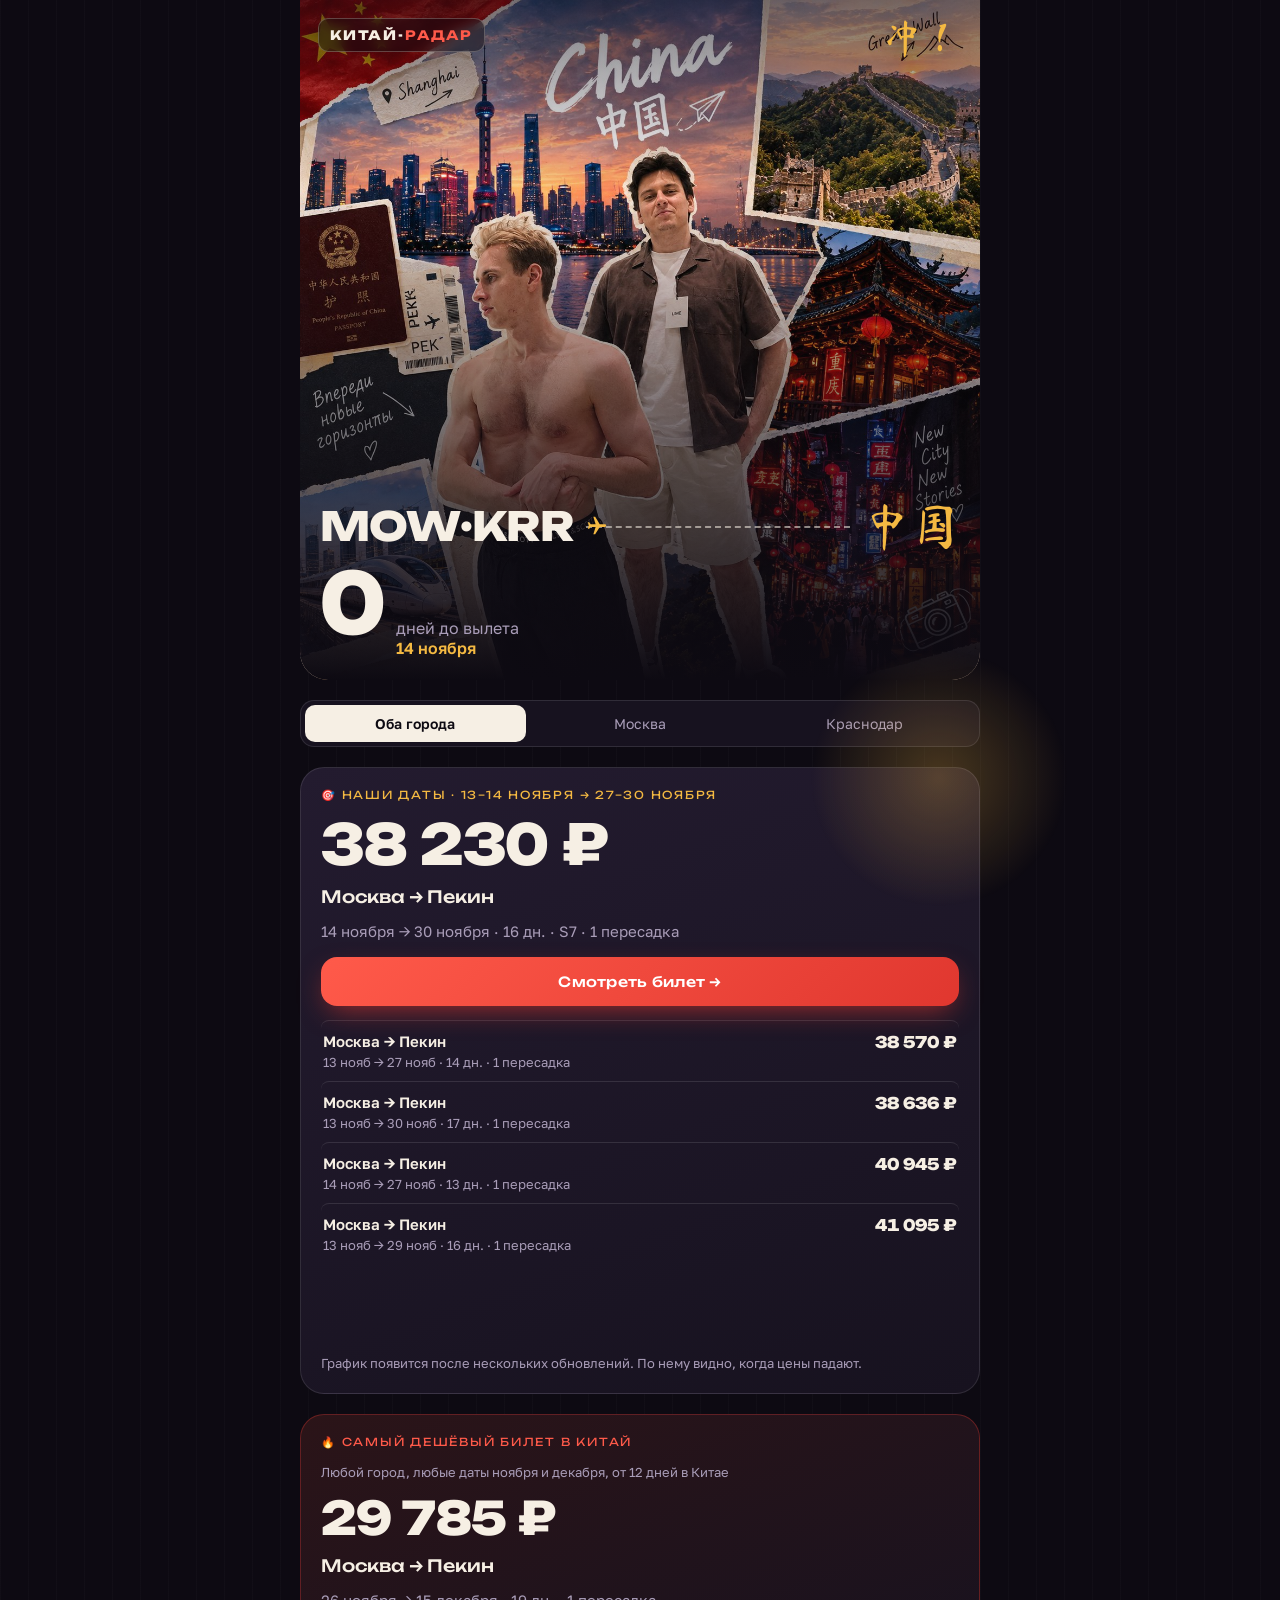
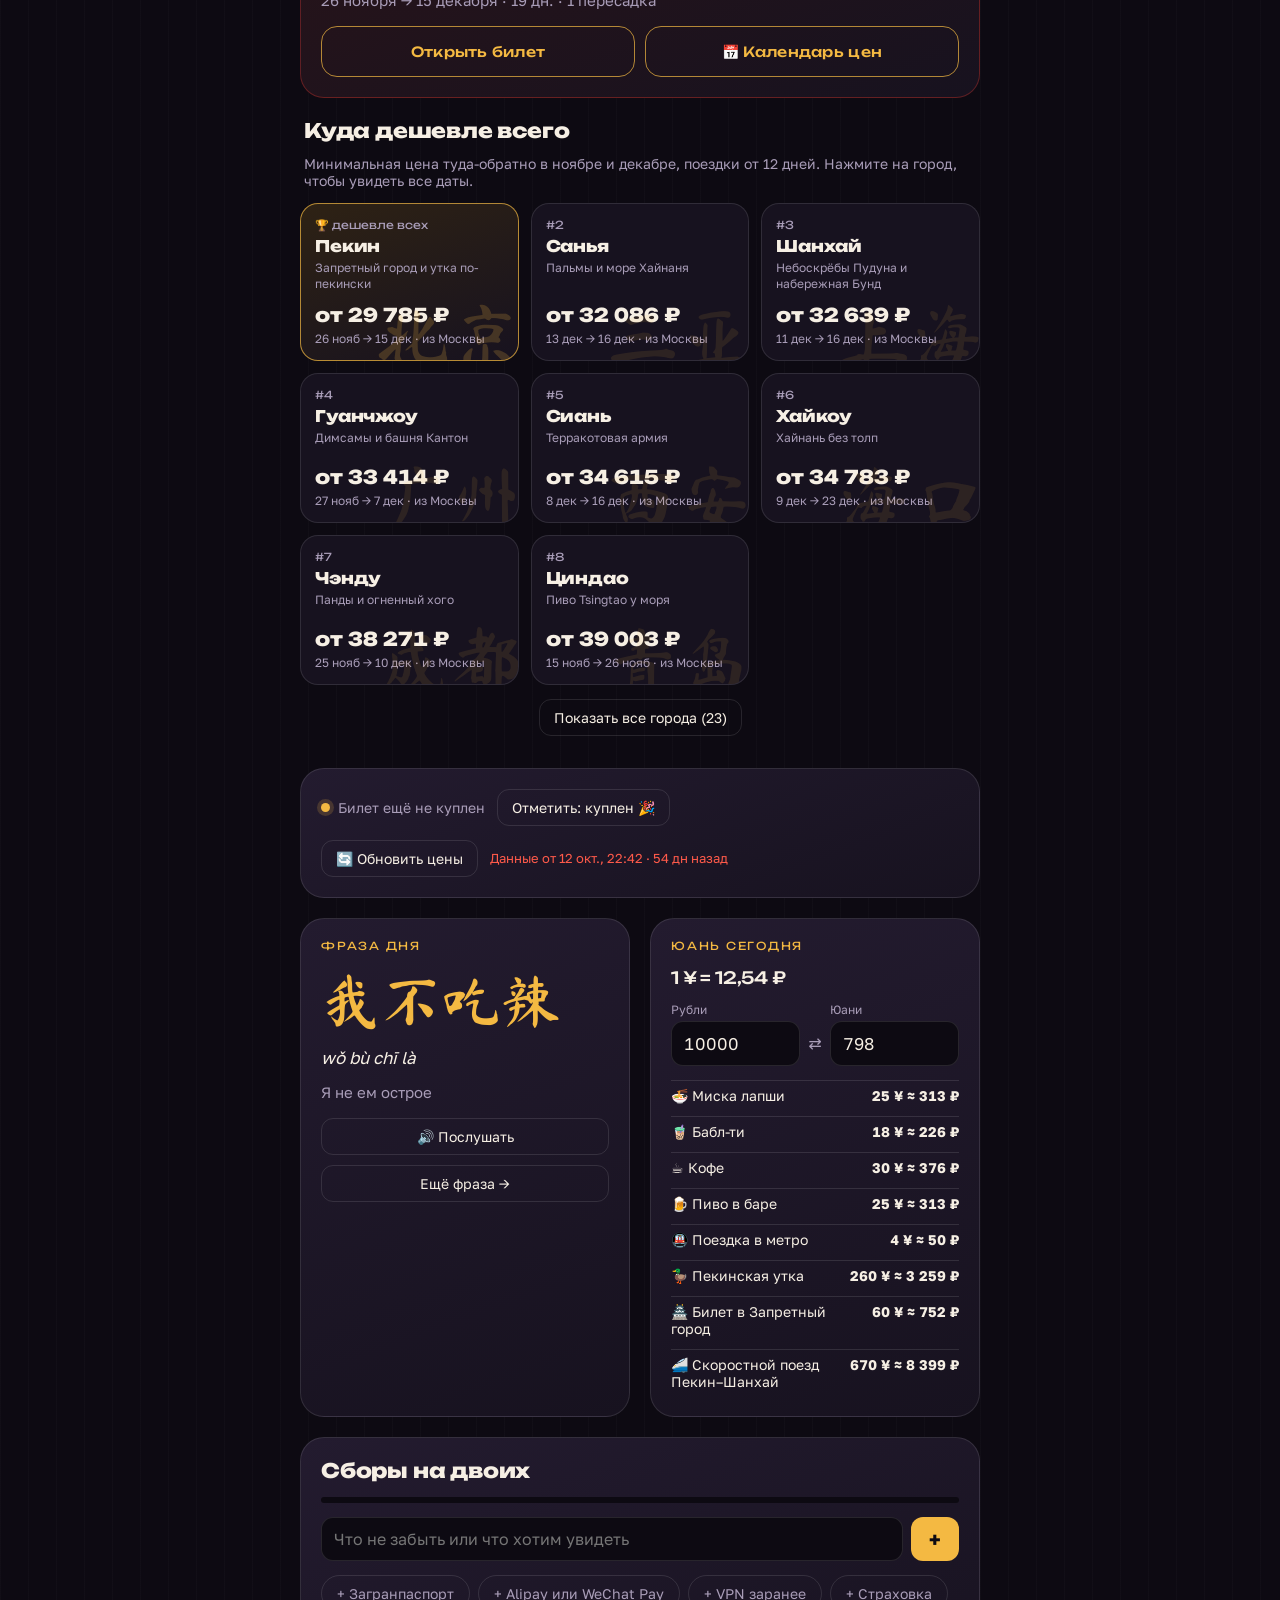
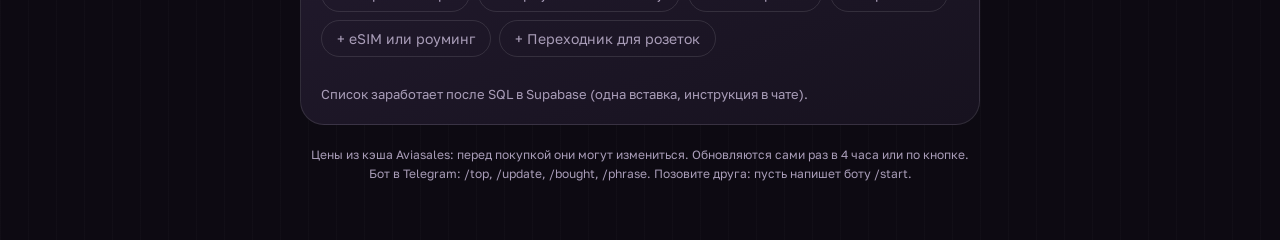
==== commit ba6f1973: "Only count trips of 12+ days Co-Authored-By: Claude Opus 5.5 <noreply@anthropic.com> Claude-Session:" ====
--- a/trip/index.html
+++ b/trip/index.html
@@ -139,7 +139,7 @@
 
   <section class="card wild" style="animation-delay:.1s">
     <div class="eyebrow" style="color:var(--red-hot)">🔥 Самый дешёвый билет в Китай</div>
-    <div class="meta small">Любой город, любые даты ноября и декабря</div>
+    <div class="meta small">Любой город, любые даты ноября и декабря, от 12 дней в Китае</div>
     <div class="big" id="wildPrice" style="font-size:clamp(32px,10vw,46px)">…</div>
     <div class="route-line" id="wildRoute"></div>
     <div class="meta" id="wildMeta"></div>
@@ -152,7 +152,7 @@
   <section id="cities">
     <div class="section-head">
       <h2>Куда дешевле всего</h2>
-      <p>Минимальная цена туда-обратно в ноябре и декабре. Нажмите на город, чтобы увидеть все даты.</p>
+      <p>Минимальная цена туда-обратно в ноябре и декабре, поездки от 12 дней. Нажмите на город, чтобы увидеть все даты.</p>
     </div>
     <div class="cities" id="cityGrid" style="margin-top:14px"></div>
     <button class="ghost" id="allCities" type="button" hidden style="display:block;margin:14px auto 0">Показать все города</button>
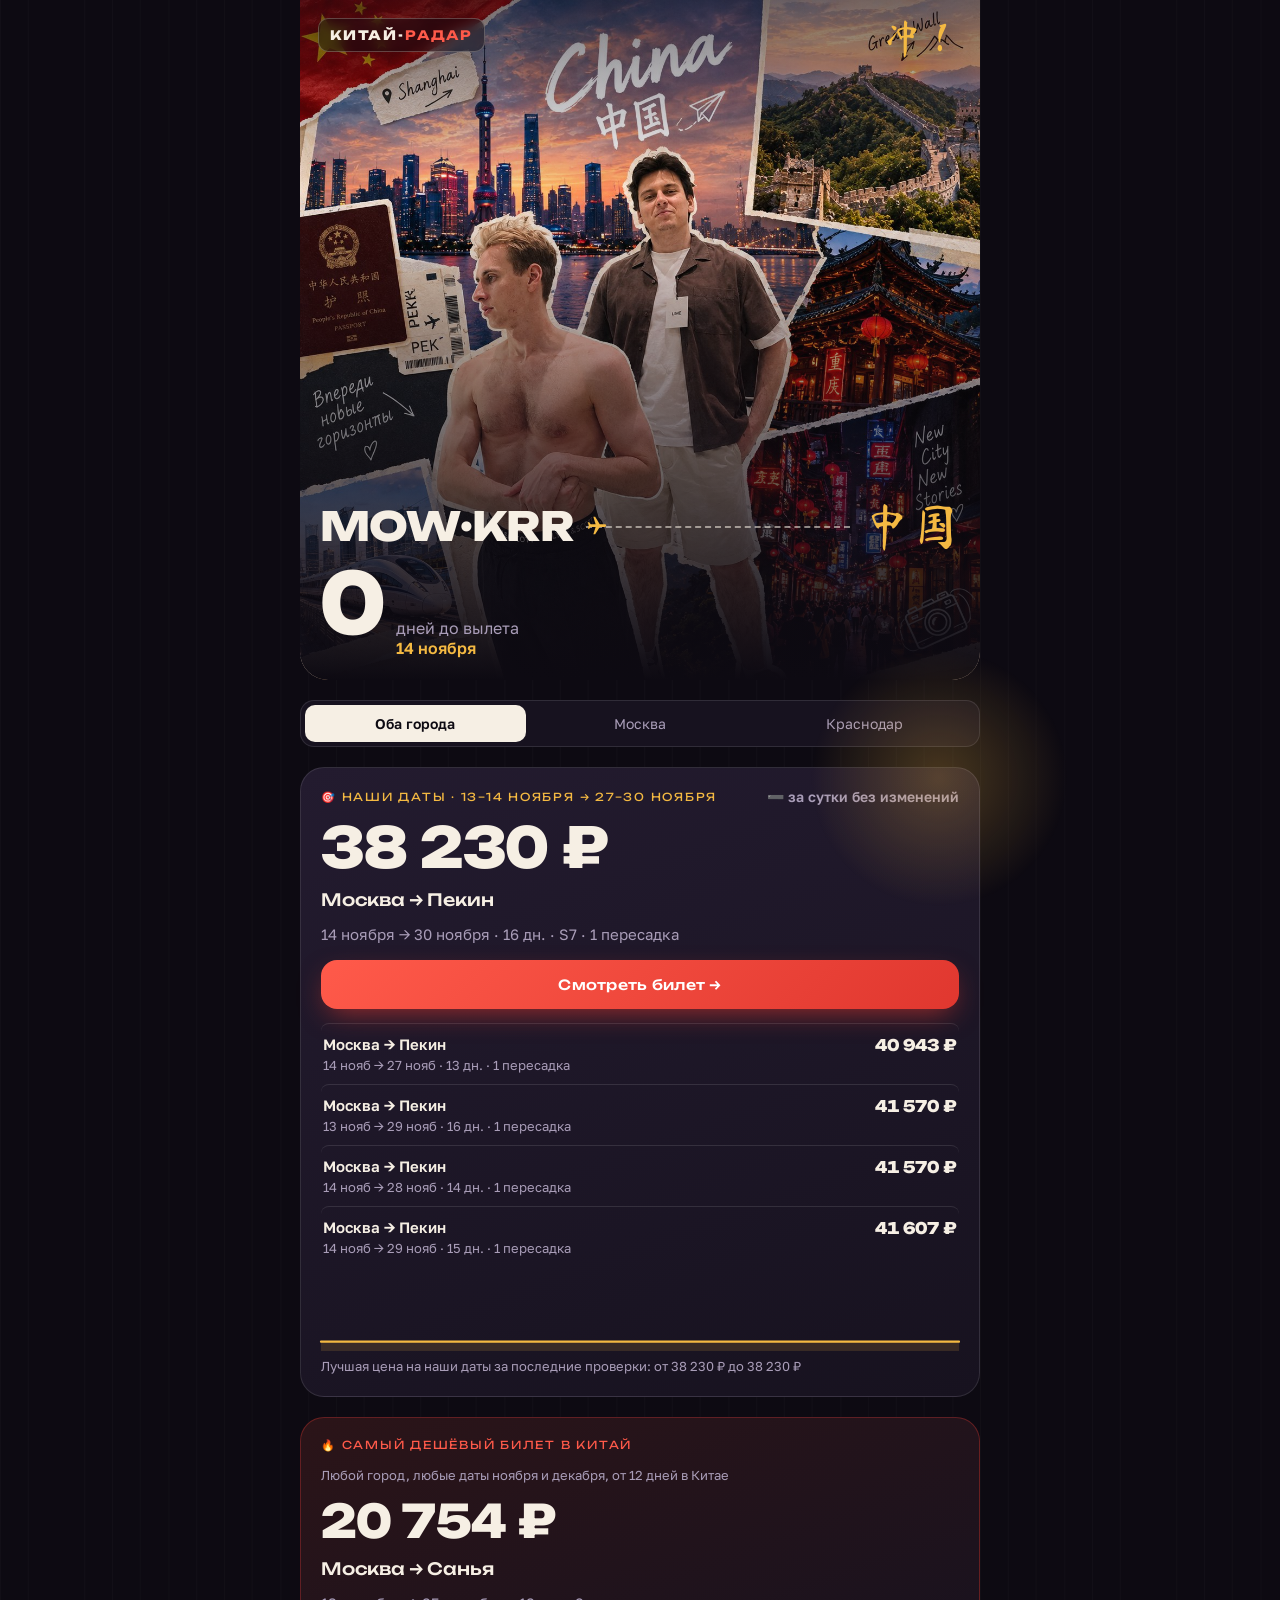
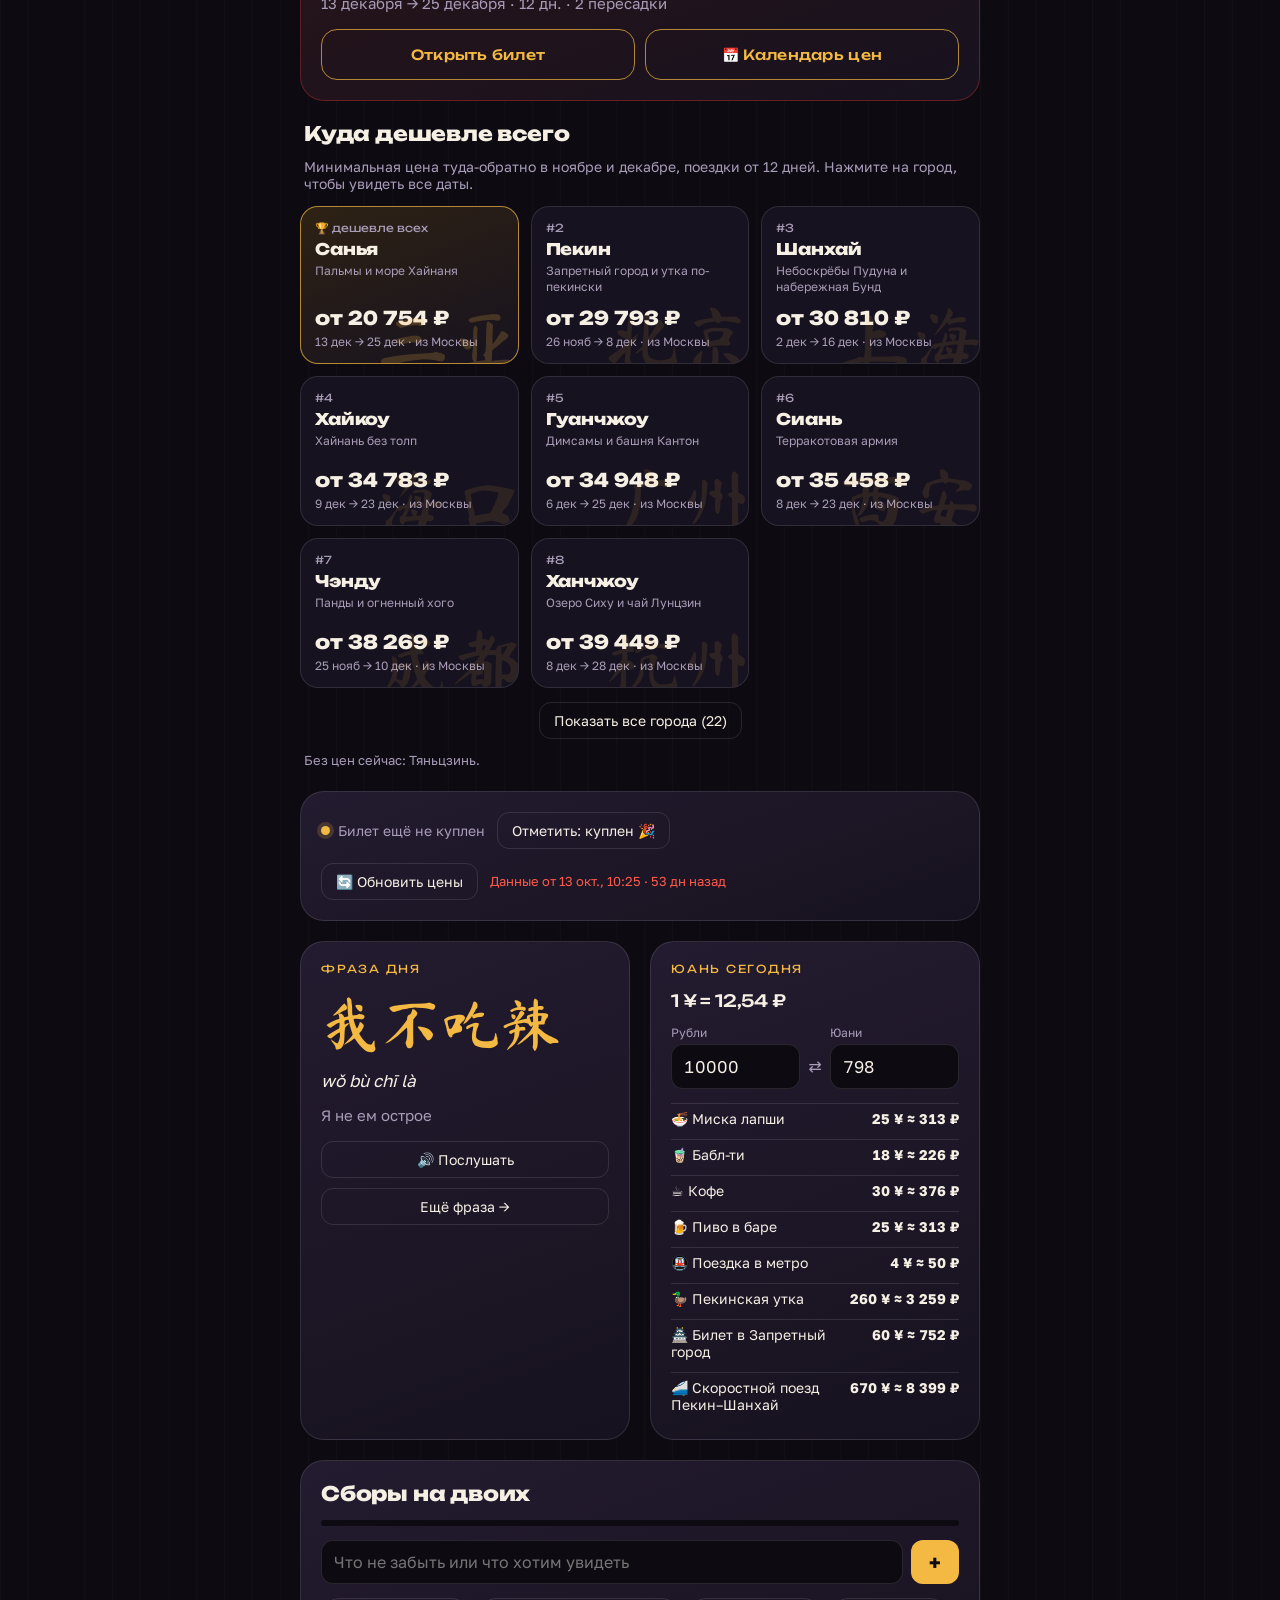
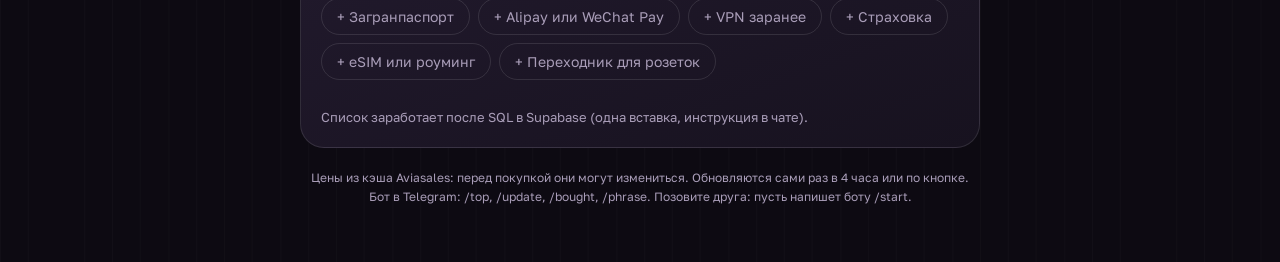
==== commit 379d4126: "Instant refresh: Supabase edge function for prices and Telegram webhook, tokens synced from GitHub v" ====
--- a/trip/index.html
+++ b/trip/index.html
@@ -9,7 +9,7 @@
   <link rel="preconnect" href="https://fonts.googleapis.com">
   <link rel="preconnect" href="https://fonts.gstatic.com" crossorigin>
   <link rel="stylesheet" href="https://fonts.googleapis.com/css2?family=Unbounded:wght@500;800&family=Golos+Text:wght@400;600&family=Ma+Shan+Zheng&display=swap">
-  <link rel="stylesheet" href="common.css?v=5">
+  <link rel="stylesheet" href="common.css?v=6">
   <style>
     /* ---------- герой ---------- */
     .hero { position: relative; margin-inline: -16px; aspect-ratio: 1 / 1; max-height: 80vh; overflow: hidden; border-radius: 0 0 28px 28px; isolation: isolate; }
@@ -213,7 +213,7 @@
     Бот в Telegram: /top, /update, /bought, /phrase. Позовите друга: пусть напишет боту /start.</p>
 </main>
 
-<script src="common.js?v=5"></script>
+<script src="common.js?v=6"></script>
 <script>
   const { $, el, rub } = T;
   let D = null;
@@ -433,7 +433,7 @@
 
   /* ---------- старт ---------- */
   setOrigin(origin);
-  Promise.all([T.json("data.json"), T.json("phrases.json")]).then(([d, p]) => {
+  Promise.all([T.blob("data"), T.json("phrases.json")]).then(([d, p]) => {
     phrases = p || [];
     phraseIdx = Math.floor(Date.now() / 864e5) + 719163;  // тот же номер дня, что у бота
     showPhrase();
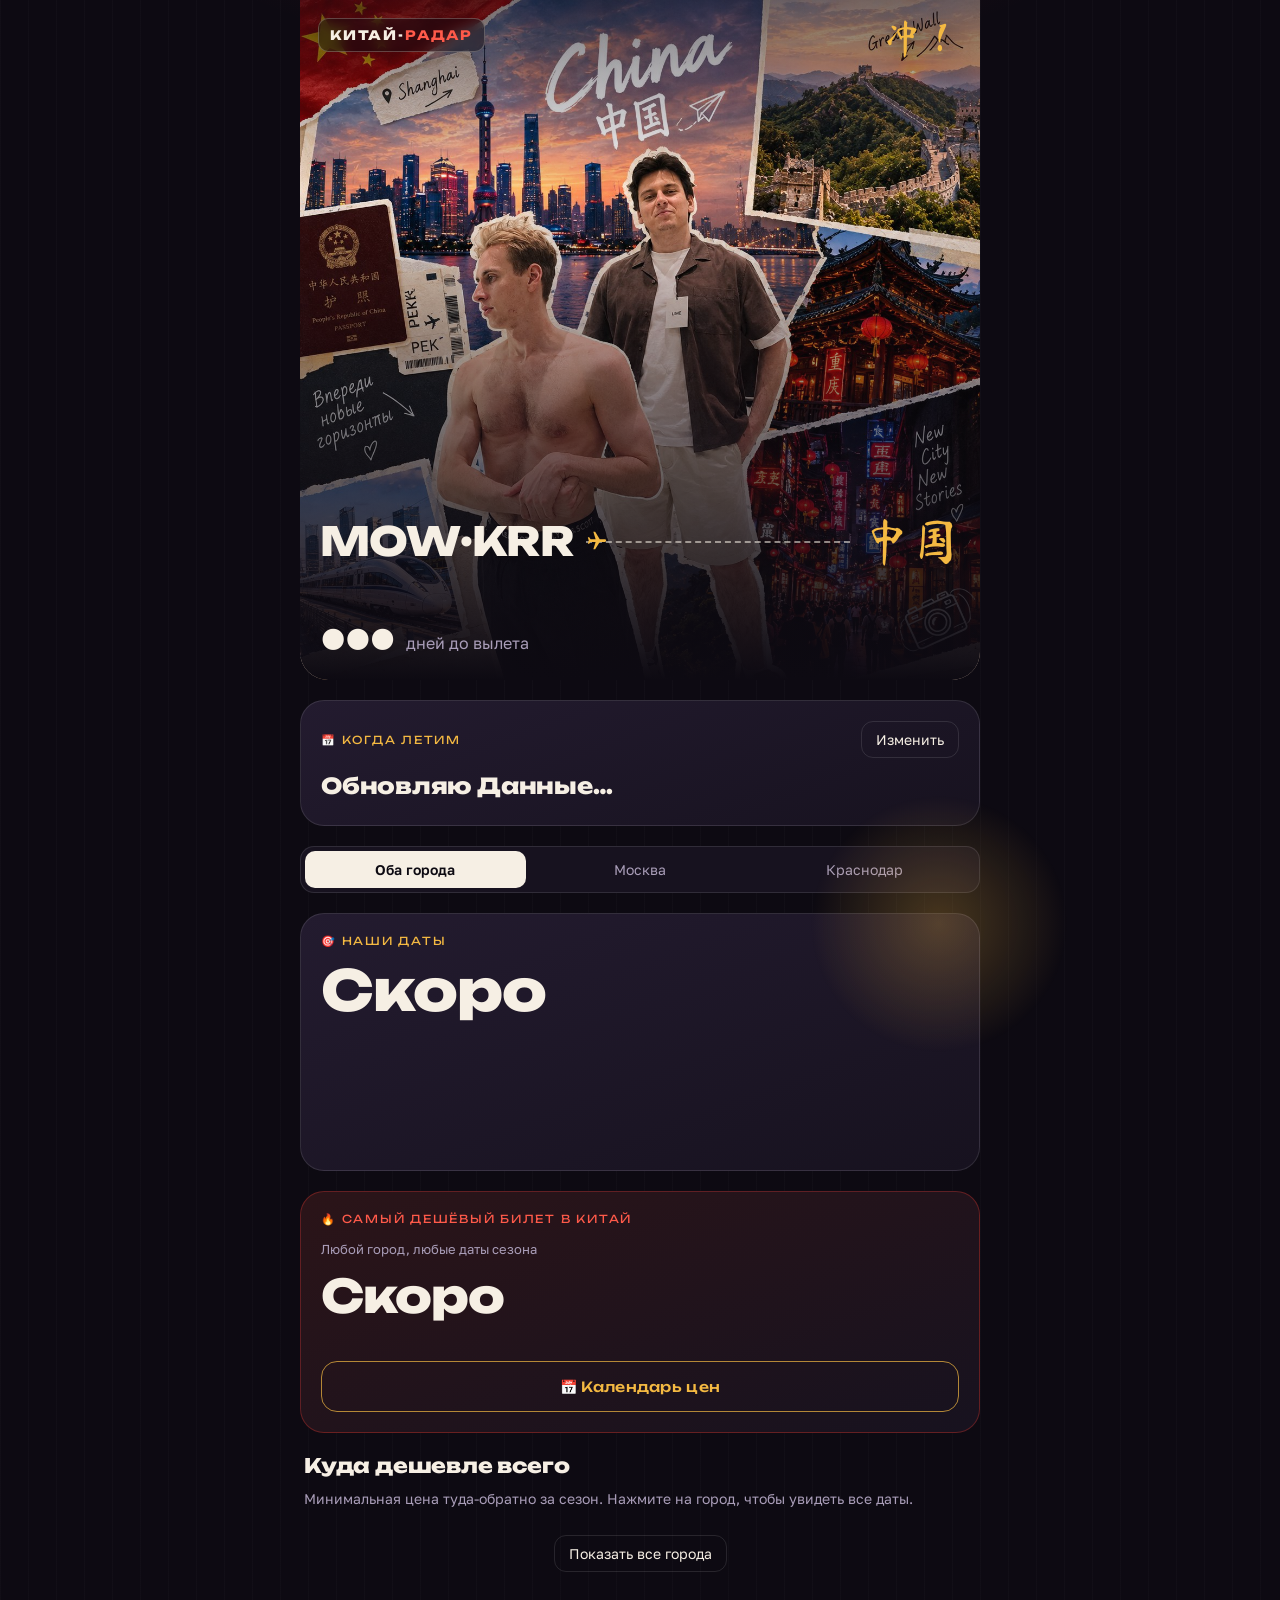
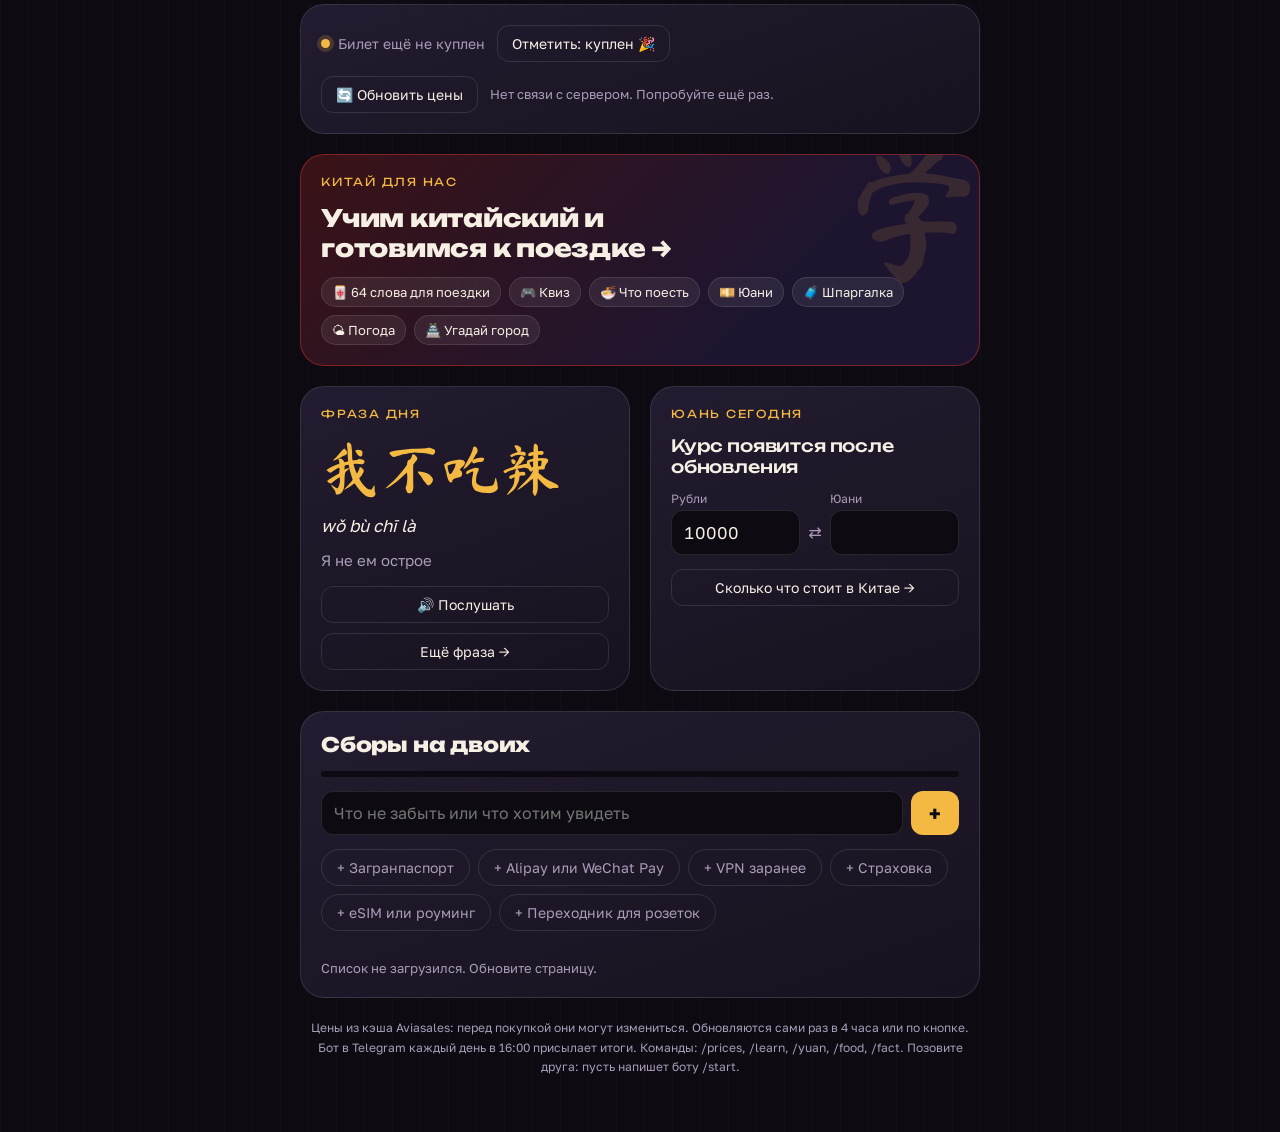
==== commit 0afa53eb: "Season picker, daily digest, Chinese learning, China page with quiz, food, yuan, tips, weather and f" ====
--- a/trip/index.html
+++ b/trip/index.html
@@ -9,7 +9,7 @@
   <link rel="preconnect" href="https://fonts.googleapis.com">
   <link rel="preconnect" href="https://fonts.gstatic.com" crossorigin>
   <link rel="stylesheet" href="https://fonts.googleapis.com/css2?family=Unbounded:wght@500;800&family=Golos+Text:wght@400;600&family=Ma+Shan+Zheng&display=swap">
-  <link rel="stylesheet" href="common.css?v=6">
+  <link rel="stylesheet" href="common.css?v=7">
   <style>
     /* ---------- герой ---------- */
     .hero { position: relative; margin-inline: -16px; aspect-ratio: 1 / 1; max-height: 80vh; overflow: hidden; border-radius: 0 0 28px 28px; isolation: isolate; }
@@ -34,6 +34,20 @@
     .count span { font-size: 16px; color: var(--muted); line-height: 1.25; }
     .count em { display: block; font-style: normal; color: var(--gold); font-weight: 600; }
 
+    /* ---------- когда летим ---------- */
+    .season-sum { display: flex; flex-direction: column; gap: 6px; }
+    .season-sum b { font-family: var(--display); font-weight: 800; font-size: 22px; letter-spacing: -.01em; text-transform: capitalize; }
+    .editor { display: flex; flex-direction: column; gap: 16px; padding-top: 4px; }
+    .editor[hidden] { display: none; }
+    .months { display: grid; grid-template-columns: repeat(4, minmax(0, 1fr)); gap: 6px; }
+    .months button { font: inherit; font-size: 13px; padding: 10px 4px; border-radius: 10px; border: 1px solid var(--line); background: transparent; color: var(--muted); cursor: pointer; text-transform: capitalize; transition: all .15s; }
+    .months button.in { background: rgba(244,185,66,.18); color: var(--paper); border-color: rgba(244,185,66,.5); }
+    .months button.edge { background: var(--gold); color: var(--ink); border-color: var(--gold); font-weight: 600; }
+    .dates { display: grid; grid-template-columns: 1fr 1fr; gap: 10px; }
+    .dates label { display: flex; flex-direction: column; gap: 4px; font-size: 12px; color: var(--muted); min-width: 0; }
+    .dates input { width: 100%; color-scheme: dark; }
+    .hint { font-size: 13px; color: var(--muted); line-height: 1.45; }
+
     /* ---------- карточки цен ---------- */
     .plan::before { content: ""; position: absolute; width: 280px; height: 280px; right: -100px; top: -130px; border-radius: 50%; background: radial-gradient(circle, rgba(244,185,66,.26), transparent 65%); pointer-events: none; }
     .plan-top { display: flex; align-items: center; justify-content: space-between; gap: 10px; flex-wrap: wrap; }
@@ -59,7 +73,7 @@
     }
     .city:hover { transform: translateY(-3px); border-color: rgba(244,185,66,.55); }
     .city .hz { position: absolute; right: -6px; bottom: -14px; font-family: var(--brush); font-size: 74px; line-height: 1; color: rgba(244,185,66,.1); pointer-events: none; white-space: nowrap; }
-    .city .rank { font-family: var(--display); font-size: 11px; color: var(--muted); }
+    .city .rank { display: flex; justify-content: space-between; gap: 6px; font-family: var(--display); font-size: 11px; color: var(--muted); }
     .city .name { font-family: var(--display); font-weight: 800; font-size: 16px; letter-spacing: -.01em; }
     .city .vibe { font-size: 12px; color: var(--muted); line-height: 1.3; }
     .city .price { margin-top: auto; padding-top: 8px; font-family: var(--display); font-weight: 800; font-size: 19px; font-variant-numeric: tabular-nums; }
@@ -67,6 +81,14 @@
     .city.top { border-color: rgba(244,185,66,.7); background: linear-gradient(160deg, #2e2214, var(--ink-2)); }
     .city.top .hz { color: rgba(244,185,66,.2); }
     .nodata { font-size: 13px; color: var(--muted); line-height: 1.5; padding-inline: 4px; }
+
+    /* ---------- Китай для нас ---------- */
+    .portal { text-decoration: none; color: var(--paper); background: linear-gradient(135deg, #3a1216, #1d1530 70%); border-color: rgba(224,55,47,.45); overflow: hidden; }
+    .portal .big-hz { position: absolute; right: -10px; top: -20px; font-family: var(--brush); font-size: 150px; line-height: 1; color: rgba(244,185,66,.12); pointer-events: none; }
+    .portal h2 { font-size: 24px; }
+    .portal .tags { display: flex; flex-wrap: wrap; gap: 8px; }
+    .portal .tags span { font-size: 13px; padding: 6px 10px; border-radius: 999px; background: rgba(255,255,255,.07); border: 1px solid var(--line); }
+    .portal:hover { border-color: var(--gold); }
 
     /* ---------- весёлый блок ---------- */
     .fun { display: grid; grid-template-columns: 1fr; gap: 20px; }
@@ -77,9 +99,6 @@
     .conv label { display: flex; flex-direction: column; gap: 4px; font-size: 12px; color: var(--muted); min-width: 0; }
     .conv input { width: 100%; font-size: 17px; font-variant-numeric: tabular-nums; }
     .conv span { color: var(--muted); padding-top: 18px; }
-    .prices { list-style: none; margin: 0; padding: 0; display: grid; grid-template-columns: 1fr; gap: 6px; }
-    .prices li { display: flex; justify-content: space-between; gap: 10px; font-size: 14px; padding: 6px 0; border-top: 1px solid var(--line); }
-    .prices li b { font-variant-numeric: tabular-nums; white-space: nowrap; }
 
     /* ---------- сборы ---------- */
     .todo-form { display: flex; gap: 8px; }
@@ -115,6 +134,38 @@
     </div>
   </header>
 
+  <section class="card" id="season">
+    <div class="plan-top">
+      <div class="eyebrow">📅 Когда летим</div>
+      <button class="ghost" id="editSeason" type="button">Изменить</button>
+    </div>
+    <div class="season-sum">
+      <b id="seasonLabel">…</b>
+      <div class="meta" id="seasonMeta"></div>
+    </div>
+    <form class="editor" id="seasonForm" hidden>
+      <div>
+        <div class="label hint" style="margin-bottom:8px">Сезон поиска: нажмите первый и последний месяц (до 4 месяцев)</div>
+        <div class="months" id="monthGrid"></div>
+      </div>
+      <div>
+        <div class="hint" style="margin-bottom:8px">🎯 Наши даты (если уже знаете примерно). Можно оставить пустыми.</div>
+        <div class="dates">
+          <label>Вылет с<input type="date" id="df"></label>
+          <label>Вылет по<input type="date" id="dt"></label>
+          <label>Обратно с<input type="date" id="rf"></label>
+          <label>Обратно по<input type="date" id="rt"></label>
+        </div>
+      </div>
+      <label class="field" style="display:flex;align-items:center;gap:10px;color:var(--muted);font-size:14px">Поездка от <input class="num" id="minN" type="number" min="1" max="60" value="12" inputmode="numeric" style="width:74px;text-align:center"> дней</label>
+      <div class="row-btns">
+        <button class="cta" type="submit" id="saveSeason">Сохранить и найти цены</button>
+        <button class="ghost" type="button" id="cancelSeason">Отмена</button>
+      </div>
+      <div class="hint" id="seasonNote"></div>
+    </form>
+  </section>
+
   <div class="segment" role="group" aria-label="Откуда летим" id="originSwitch">
     <button type="button" data-o="all" aria-pressed="true">Оба города</button>
     <button type="button" data-o="MOW" aria-pressed="false">Москва</button>
@@ -123,7 +174,7 @@
 
   <section class="card plan" aria-live="polite">
     <div class="plan-top">
-      <div class="eyebrow" id="planTitle">Наши даты</div>
+      <div class="eyebrow" id="planTitle">🎯 Наши даты</div>
       <div class="trend" id="planTrend"></div>
     </div>
     <div class="big" id="planPrice">…</div>
@@ -139,7 +190,7 @@
 
   <section class="card wild" style="animation-delay:.1s">
     <div class="eyebrow" style="color:var(--red-hot)">🔥 Самый дешёвый билет в Китай</div>
-    <div class="meta small">Любой город, любые даты ноября и декабря, от 12 дней в Китае</div>
+    <div class="meta small" id="wildSub">Любой город, любые даты сезона</div>
     <div class="big" id="wildPrice" style="font-size:clamp(32px,10vw,46px)">…</div>
     <div class="route-line" id="wildRoute"></div>
     <div class="meta" id="wildMeta"></div>
@@ -152,7 +203,7 @@
   <section id="cities">
     <div class="section-head">
       <h2>Куда дешевле всего</h2>
-      <p>Минимальная цена туда-обратно в ноябре и декабре, поездки от 12 дней. Нажмите на город, чтобы увидеть все даты.</p>
+      <p id="citiesSub">Минимальная цена туда-обратно за сезон. Нажмите на город, чтобы увидеть все даты.</p>
     </div>
     <div class="cities" id="cityGrid" style="margin-top:14px"></div>
     <button class="ghost" id="allCities" type="button" hidden style="display:block;margin:14px auto 0">Показать все города</button>
@@ -169,6 +220,13 @@
       <div class="fresh" id="fresh" role="status"></div>
     </div>
   </section>
+
+  <a class="card portal" href="china.html">
+    <span class="big-hz" aria-hidden="true">学</span>
+    <div class="eyebrow">Китай для нас</div>
+    <h2>Учим китайский и готовимся к поездке →</h2>
+    <div class="tags"><span>🀄 64 слова для поездки</span><span>🎮 Квиз</span><span>🍜 Что поесть</span><span>💴 Юани</span><span>🧳 Шпаргалка</span><span>🌤 Погода</span><span>🏯 Угадай город</span></div>
+  </a>
 
   <div class="fun">
     <section class="card">
@@ -190,7 +248,7 @@
         <span>⇄</span>
         <label>Юани<input id="cny" type="number" inputmode="decimal"></label>
       </div>
-      <ul class="prices" id="cnyPrices"></ul>
+      <a class="ghost" href="china.html#yuan" style="text-align:center;text-decoration:none">Сколько что стоит в Китае →</a>
     </section>
   </div>
 
@@ -210,15 +268,14 @@
   </section>
 
   <p class="foot">Цены из кэша Aviasales: перед покупкой они могут измениться. Обновляются сами раз в 4 часа или по кнопке.<br>
-    Бот в Telegram: /top, /update, /bought, /phrase. Позовите друга: пусть напишет боту /start.</p>
+    Бот в Telegram каждый день в 16:00 присылает итоги. Команды: /prices, /learn, /yuan, /food, /fact. Позовите друга: пусть напишет боту /start.</p>
 </main>
 
-<script src="common.js?v=6"></script>
+<script src="common.js?v=7"></script>
 <script>
   const { $, el, rub } = T;
-  let D = null;
+  let D = null, C = null;
   let origin = T.store.get("origin", "all");
-  let phrases = [];
   let phraseIdx = 0;
   let bought = false;
   let showAllCities = false;
@@ -249,21 +306,42 @@
     const left = Math.max(Math.ceil((T.dt(d.trip_start) - new Date()) / 864e5), 0);
     T.countUp($("days"), left, String);
     $("daysLabel").firstChild.textContent = T.plural(left, "день", "дня", "дней") + " до вылета";
-    $("tripDate").textContent = T.dm(d.trip_start);
-    renderPlan(); renderWild(); renderCities(); renderYuan();
+    $("tripDate").textContent = (d.plan_window ? "" : "≈ ") + T.dm(d.trip_start);
+    renderSeason(); renderPlan(); renderWild(); renderCities(); renderYuan();
+  }
+
+  function renderSeason() {
+    const s = D.settings || {};
+    $("seasonLabel").textContent = D.season_label || "";
+    const parts = [];
+    parts.push(D.plan_window ? "🎯 Наши даты: " + T.span(D.plan_window.depart_from, D.plan_window.depart_to) + " → " + T.span(D.plan_window.return_from, D.plan_window.return_to) : "🎯 Точные даты пока не выбраны");
+    parts.push("⏱ Поездки от " + (D.min_nights || s.min_nights || 12) + " дней · вылет из Москвы и Краснодара");
+    $("seasonMeta").textContent = parts.join("\n");
+    $("seasonMeta").style.whiteSpace = "pre-line";
+    $("wildSub").textContent = "Любой город, любые даты сезона (" + D.season_label + "), от " + D.min_nights + " дней";
+    $("citiesSub").textContent = "Минимальная цена туда-обратно за " + D.season_label + ", поездки от " + D.min_nights + " дней. Нажмите на город, чтобы увидеть все даты.";
   }
 
   function renderPlan() {
     const pw = D.plan_window;
-    $("planTitle").textContent = "🎯 Наши даты · " + T.dt(pw.depart_from).getDate() + "–" + T.dm(pw.depart_to) + " → " + T.dt(pw.return_from).getDate() + "–" + T.dm(pw.return_to);
-    const list = byOrigin(D.plan || []);
     const more = $("planMore");
     more.textContent = "";
+    $("planLink").hidden = true;
+    if (!pw) {
+      $("planTitle").textContent = "🎯 Наши даты";
+      $("planPrice").textContent = "Выберите даты";
+      $("planRoute").textContent = "";
+      $("planMeta").textContent = "Когда будете знать примерные даты вылета и возврата, укажите их в блоке «Когда летим». Бот будет следить за ними отдельно. Пока ниже лучшие цены за весь сезон.";
+      $("planTrend").textContent = "";
+      $("planSpark").hidden = true; $("sparkNote").textContent = "";
+      return;
+    }
+    $("planTitle").textContent = "🎯 Наши даты · " + T.span(pw.depart_from, pw.depart_to) + " → " + T.span(pw.return_from, pw.return_to);
+    const list = byOrigin(D.plan || []);
     if (!list.length) {
       $("planPrice").textContent = "Пока нет";
       $("planRoute").textContent = "";
-      $("planMeta").textContent = origin === "KRR" ? "Из Краснодара на наши даты вариантов пока не нашлось. Попробуйте «Оба города»." : "На эти даты цен пока не нашлось. Загляните в календарь: там все даты ноября и декабря.";
-      $("planLink").hidden = true;
+      $("planMeta").textContent = "На эти даты цен пока не нашлось. Если до вылета больше полугода, продажи могут быть ещё не открыты. Загляните в календарь.";
     } else {
       const b = list[0];
       T.countUp($("planPrice"), b.p, rub);
@@ -288,8 +366,10 @@
   function renderWild() {
     const b = byOrigin(D.board || [])[0];
     if (!b) {
-      $("wildPrice").textContent = "Пока нет";
-      $("wildRoute").textContent = ""; $("wildMeta").textContent = "Цен для этого города вылета не нашлось."; $("wildLink").hidden = true;
+      $("wildPrice").textContent = "Пока нет цен";
+      $("wildRoute").textContent = "";
+      $("wildMeta").textContent = "На этот сезон цен в кэше Aviasales пока нет: продажи открываются примерно за 6–11 месяцев. Радар проверяет каждые 4 часа и сообщит в Telegram.";
+      $("wildLink").hidden = true;
       return;
     }
     T.countUp($("wildPrice"), b.p, rub);
@@ -308,35 +388,93 @@
     const btn = $("allCities");
     btn.hidden = ranked.length <= 8;
     btn.textContent = showAllCities ? "Свернуть" : "Показать все города (" + ranked.length + ")";
+    const m = D.season_months && D.season_months[0] ? +D.season_months[0].slice(5, 7) : 0;
     ranked.slice(0, showAllCities ? ranked.length : 8).forEach((i, n) => {
       const c = cityOf(i.x);
       const a = el("a", "city" + (n === 0 ? " top" : ""));
       a.href = "search.html?city=" + i.x + (origin !== "all" ? "&from=" + origin : "");
       a.style.setProperty("--i", n);
-      a.append(el("span", "hz", c.hanzi), el("span", "rank", n === 0 ? "🏆 дешевле всех" : "#" + (n + 1)),
-        el("span", "name", c.name), el("span", "vibe", c.vibe), el("span", "price", "от " + rub(i.p)),
+      const temp = C && C.spring && C.spring[i.x] && m >= 3 && m <= 5 ? "☀️ " + C.spring[i.x][m - 3] + "°" : "";
+      const rank = el("span", "rank");
+      rank.append(el("span", null, n === 0 ? "🏆 дешевле всех" : "#" + (n + 1)), el("span", null, temp));
+      a.append(el("span", "hz", c.hanzi), rank, el("span", "name", c.name), el("span", "vibe", c.vibe), el("span", "price", "от " + rub(i.p)),
         el("span", "when", T.short(i.d) + " → " + T.short(i.r) + " · " + originOf(i.o).from));
       grid.appendChild(a);
     });
     const missing = D.cities.filter((c) => !best[c.code]).map((c) => c.name);
-    $("noData").textContent = missing.length ? "Без цен сейчас: " + missing.join(", ") + "." : "";
-  }
-
+    $("noData").textContent = !ranked.length ? "" : missing.length ? "Без цен сейчас: " + missing.join(", ") + "." : "";
+  }
   $("allCities").addEventListener("click", () => { showAllCities = !showAllCities; renderCities(); });
 
+  /* ---------- когда летим: редактор ---------- */
+  let pickFrom = null, pickTo = null, picking = false;
+  const ymOf = (d) => d.getFullYear() + "-" + String(d.getMonth() + 1).padStart(2, "0");
+  function monthsAhead() {
+    const out = [], d = new Date(); d.setDate(1);
+    for (let i = 0; i < 12; i++) { out.push(ymOf(d)); d.setMonth(d.getMonth() + 1); }
+    return out;
+  }
+  function paintMonths() {
+    const grid = $("monthGrid");
+    grid.textContent = "";
+    monthsAhead().forEach((ym) => {
+      const b = el("button", null, T.MONTHS[+ym.slice(5, 7) - 1].slice(0, 3) + " " + ym.slice(2, 4));
+      b.type = "button";
+      if (pickFrom && pickTo && ym >= pickFrom && ym <= pickTo) b.className = "in";
+      if (ym === pickFrom || ym === pickTo) b.className = "edge";
+      b.addEventListener("click", () => {
+        if (!picking || !pickFrom || ym < pickFrom) { pickFrom = ym; pickTo = ym; picking = true; }
+        else {
+          const months = monthsAhead();
+          const span = months.indexOf(ym) - months.indexOf(pickFrom);
+          pickTo = span > 3 ? months[months.indexOf(pickFrom) + 3] : ym;
+          picking = false;
+        }
+        paintMonths();
+        $("seasonNote").textContent = "Сезон: " + T.monthLabel(pickFrom) + (pickTo !== pickFrom ? " – " + T.monthLabel(pickTo) : "");
+      });
+      grid.appendChild(b);
+    });
+  }
+  function openEditor() {
+    const s = (D && D.settings) || {};
+    pickFrom = s.season_from || "2027-03"; pickTo = s.season_to || "2027-05"; picking = false;
+    const p = s.plan || {};
+    $("df").value = p.depart_from || ""; $("dt").value = p.depart_to || ""; $("rf").value = p.return_from || ""; $("rt").value = p.return_to || "";
+    $("minN").value = s.min_nights || 12;
+    $("seasonNote").textContent = "";
+    paintMonths();
+    $("seasonForm").hidden = false;
+    $("editSeason").hidden = true;
+  }
+  $("editSeason").addEventListener("click", openEditor);
+  $("cancelSeason").addEventListener("click", () => { $("seasonForm").hidden = true; $("editSeason").hidden = false; });
+  $("seasonForm").addEventListener("submit", (e) => {
+    e.preventDefault();
+    const dates = ["df", "dt", "rf", "rt"].map((id) => $(id).value);
+    const filled = dates.filter(Boolean).length;
+    let plan = null;
+    if (filled) {
+      const [df, dt, rf, rt] = dates;
+      if (filled < 4) { $("seasonNote").textContent = "Заполните все четыре даты или оставьте их пустыми."; return; }
+      if (dt < df || rt < rf || rf <= df) { $("seasonNote").textContent = "Проверьте даты: «по» должно быть не раньше «с», а возвращение позже вылета."; return; }
+      plan = { depart_from: df, depart_to: dt, return_from: rf, return_to: rt };
+    }
+    const s = { season_from: pickFrom, season_to: pickTo, plan, min_nights: Math.min(Math.max(parseInt($("minN").value, 10) || 12, 1), 60) };
+    $("saveSeason").disabled = true;
+    $("seasonNote").textContent = "Сохраняю…";
+    T.saveSettings(s).then(() => {
+      $("seasonForm").hidden = true; $("editSeason").hidden = false; $("saveSeason").disabled = false;
+      $("seasonLabel").textContent = T.monthLabel(s.season_from) + (s.season_to !== s.season_from ? " – " + T.monthLabel(s.season_to) : "");
+      requestRefresh();
+    }).catch(() => { $("saveSeason").disabled = false; $("seasonNote").textContent = "Не удалось сохранить. Попробуйте ещё раз."; });
+  });
+
   /* ---------- юань ---------- */
-  const SPEND = [["🍜", "Миска лапши", 25], ["🧋", "Бабл-ти", 18], ["☕", "Кофе", 30], ["🍺", "Пиво в баре", 25], ["🚇", "Поездка в метро", 4], ["🦆", "Пекинская утка", 260], ["🏯", "Билет в Запретный город", 60], ["🚄", "Скоростной поезд Пекин–Шанхай", 670]];
   function renderYuan() {
     const r = D.cny;
     if (!r) return;
     $("rate").textContent = "1 ¥ = " + r.toLocaleString("ru-RU", { maximumFractionDigits: 2 }) + " ₽";
-    const ul = $("cnyPrices");
-    ul.textContent = "";
-    SPEND.forEach(([e, name, y]) => {
-      const li = el("li");
-      li.append(el("span", null, e + " " + name), el("b", null, y + " ¥ ≈ " + rub(y * r)));
-      ul.appendChild(li);
-    });
     syncCny("rub");
   }
   function syncCny(from) {
@@ -350,8 +488,9 @@
 
   /* ---------- фраза дня ---------- */
   function showPhrase() {
-    if (!phrases.length) return;
-    const p = phrases[phraseIdx % phrases.length];
+    const list = (C && C.phrases) || [];
+    if (!list.length) return;
+    const p = list[phraseIdx % list.length];
     const h = $("hanzi");
     h.textContent = p.h;
     h.style.animation = "none"; void h.offsetWidth; h.style.animation = "";
@@ -361,13 +500,7 @@
   $("nextPhrase").addEventListener("click", () => { phraseIdx++; showPhrase(); });
   if ("speechSynthesis" in window) {
     $("say").hidden = false;
-    $("say").addEventListener("click", () => {
-      const u = new SpeechSynthesisUtterance($("hanzi").textContent);
-      u.lang = "zh-CN"; u.rate = .8;
-      const v = speechSynthesis.getVoices().find((x) => /zh/i.test(x.lang));
-      if (v) u.voice = v;
-      speechSynthesis.cancel(); speechSynthesis.speak(u);
-    });
+    $("say").addEventListener("click", () => T.speak($("hanzi").textContent));
   }
 
   /* ---------- билет куплен ---------- */
@@ -397,7 +530,7 @@
     return fetch(TODO + "?select=id,text,done&order=done.asc,created_at.asc", { headers: T.H })
       .then((r) => { if (!r.ok) throw new Error(); return r.json(); })
       .then((rows) => { todos = rows; $("todoNote").textContent = ""; renderTodos(); })
-      .catch(() => { $("todoNote").textContent = "Список заработает после SQL в Supabase (одна вставка, инструкция в чате)."; renderTodos(); });
+      .catch(() => { $("todoNote").textContent = "Список не загрузился. Обновите страницу."; renderTodos(); });
   }
   function renderTodos() {
     const ul = $("todos");
@@ -433,17 +566,24 @@
 
   /* ---------- старт ---------- */
   setOrigin(origin);
-  Promise.all([T.blob("data"), T.json("phrases.json")]).then(([d, p]) => {
-    phrases = p || [];
+  Promise.all([T.blob("data"), T.content()]).then(([d, c]) => {
+    C = c || {};
     phraseIdx = Math.floor(Date.now() / 864e5) + 719163;  // тот же номер дня, что у бота
     showPhrase();
-    if (d && d.cities) render(d);
-    else { $("planPrice").textContent = "Скоро"; $("planMeta").textContent = "Первые цены по всему Китаю появятся после ближайшего обновления."; $("wildPrice").textContent = "Скоро"; fresh.set(d && d.updated_at); }
+    if (d && d.cities && d.season_label) render(d);
+    else {
+      $("seasonLabel").textContent = "Обновляю данные…";
+      $("planPrice").textContent = "Скоро"; $("wildPrice").textContent = "Скоро";
+      fresh.set(d && d.updated_at);
+      requestRefresh();
+    }
   });
   loadTodos();
   if (location.hash === "#refresh") {  // кнопка «Обновить» из Telegram
     history.replaceState(null, "", location.pathname + location.search);
     requestRefresh();
+  } else if (location.hash === "#season") {
+    const wait = setInterval(() => { if (D) { clearInterval(wait); openEditor(); $("season").scrollIntoView({ behavior: "smooth" }); } }, 300);
   }
 </script>
 </body>
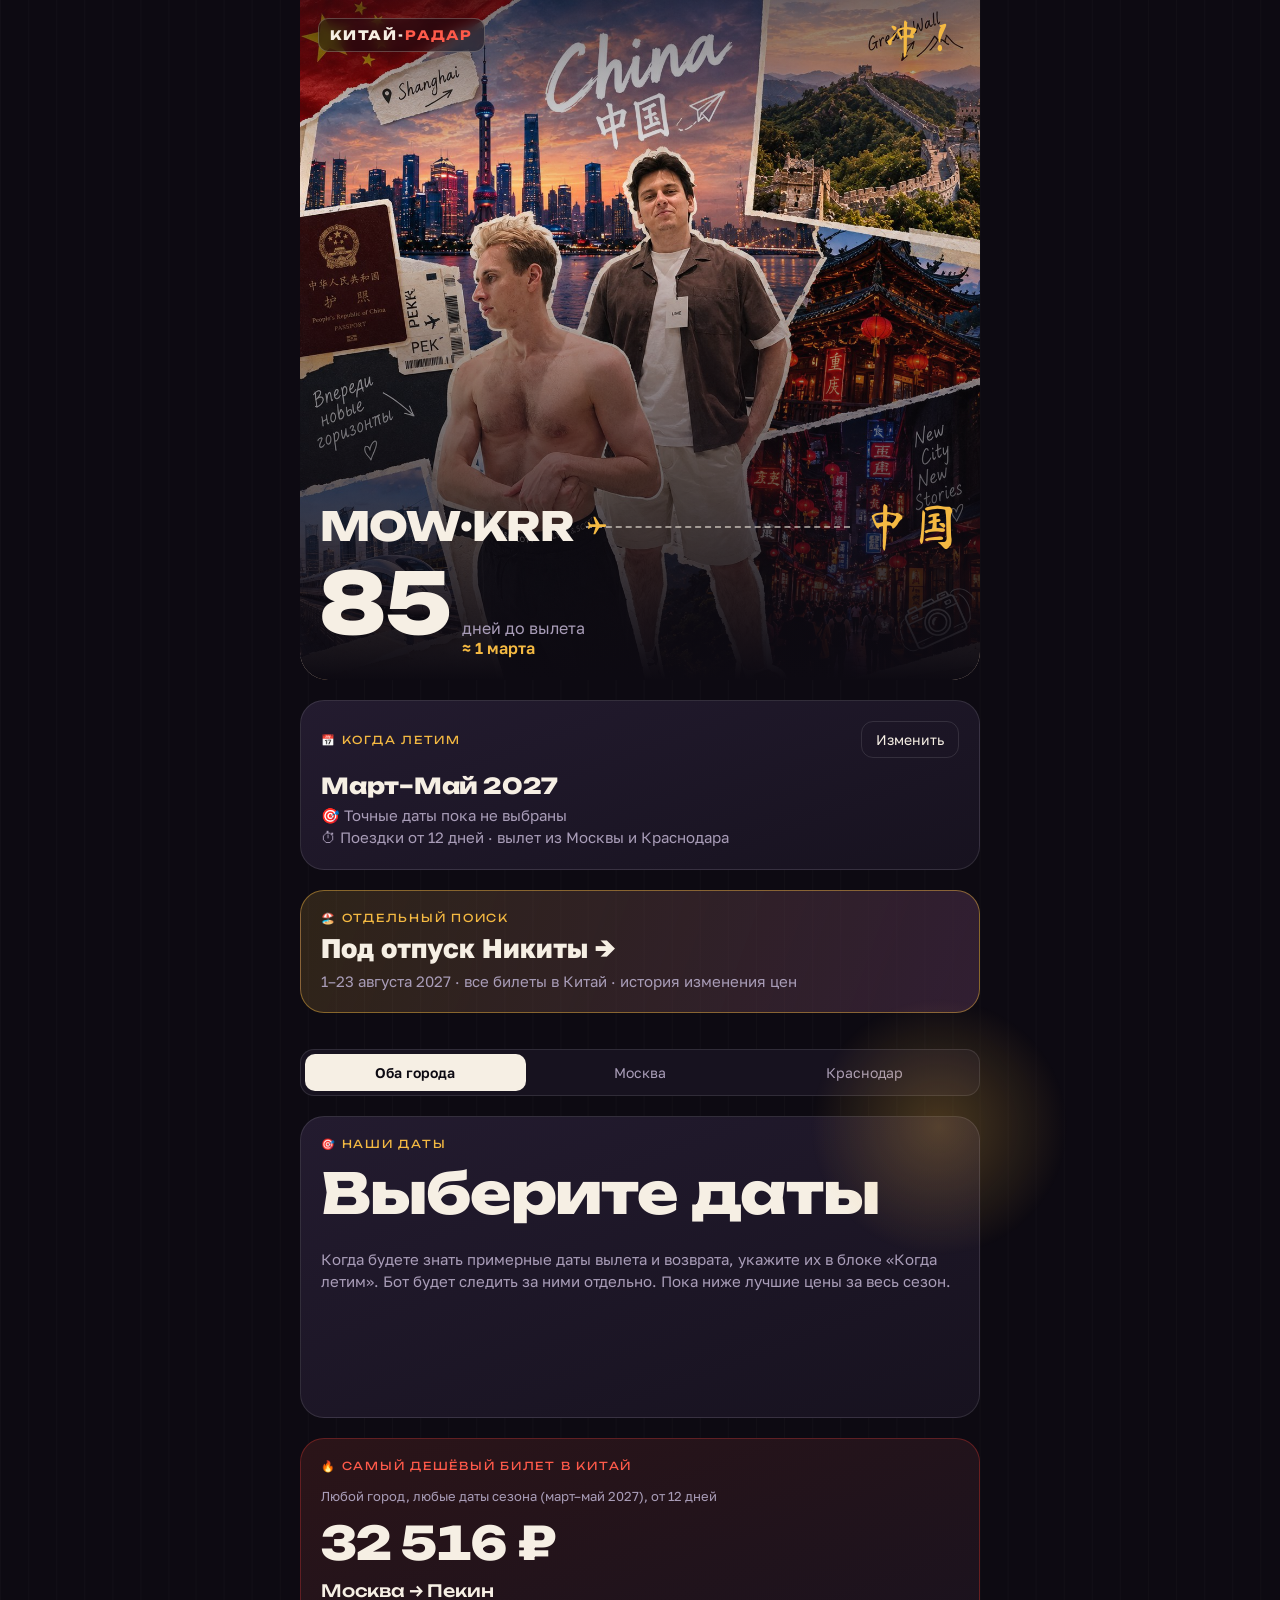
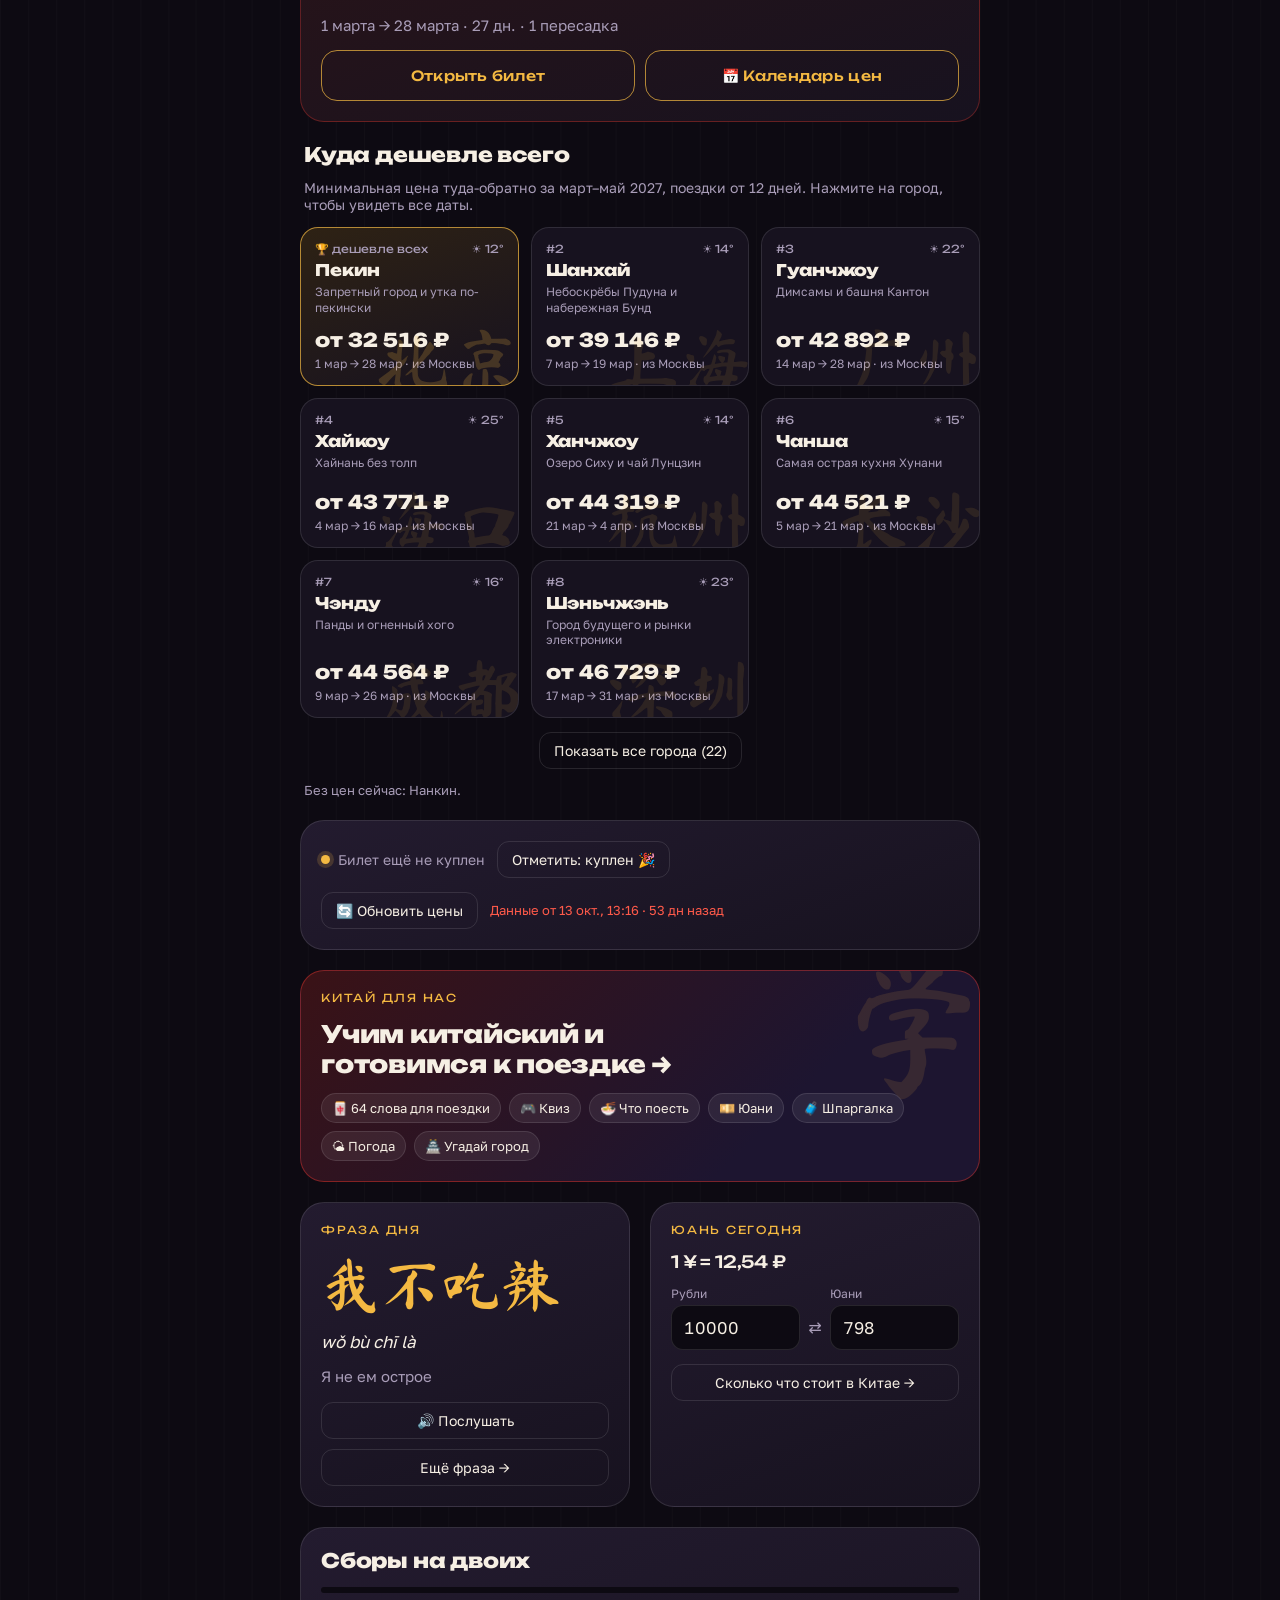
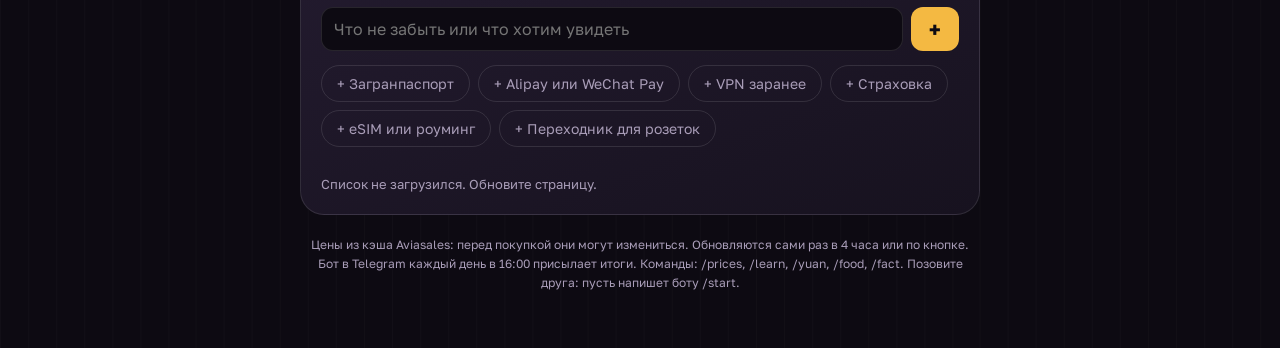
==== commit 1415d60e: "Link separate Nikita vacation ticket dashboard from main page" ====
--- a/trip/index.html
+++ b/trip/index.html
@@ -165,6 +165,12 @@
       <div class="hint" id="seasonNote"></div>
     </form>
   </section>
+
+  <a class="card" href="nikita.html" style="display:block;text-decoration:none;background:linear-gradient(110deg,rgba(244,185,66,.15),rgba(64,39,64,.7));border:1px solid rgba(244,185,66,.45);margin-bottom:16px">
+    <div class="eyebrow">🏖️ Отдельный поиск</div>
+    <div style="font-size:clamp(19px,5vw,27px);font-weight:800;color:var(--paper);margin:7px 0">Под отпуск Никиты →</div>
+    <div class="meta">1–23 августа 2027 · все билеты в Китай · история изменения цен</div>
+  </a>
 
   <div class="segment" role="group" aria-label="Откуда летим" id="originSwitch">
     <button type="button" data-o="all" aria-pressed="true">Оба города</button>
